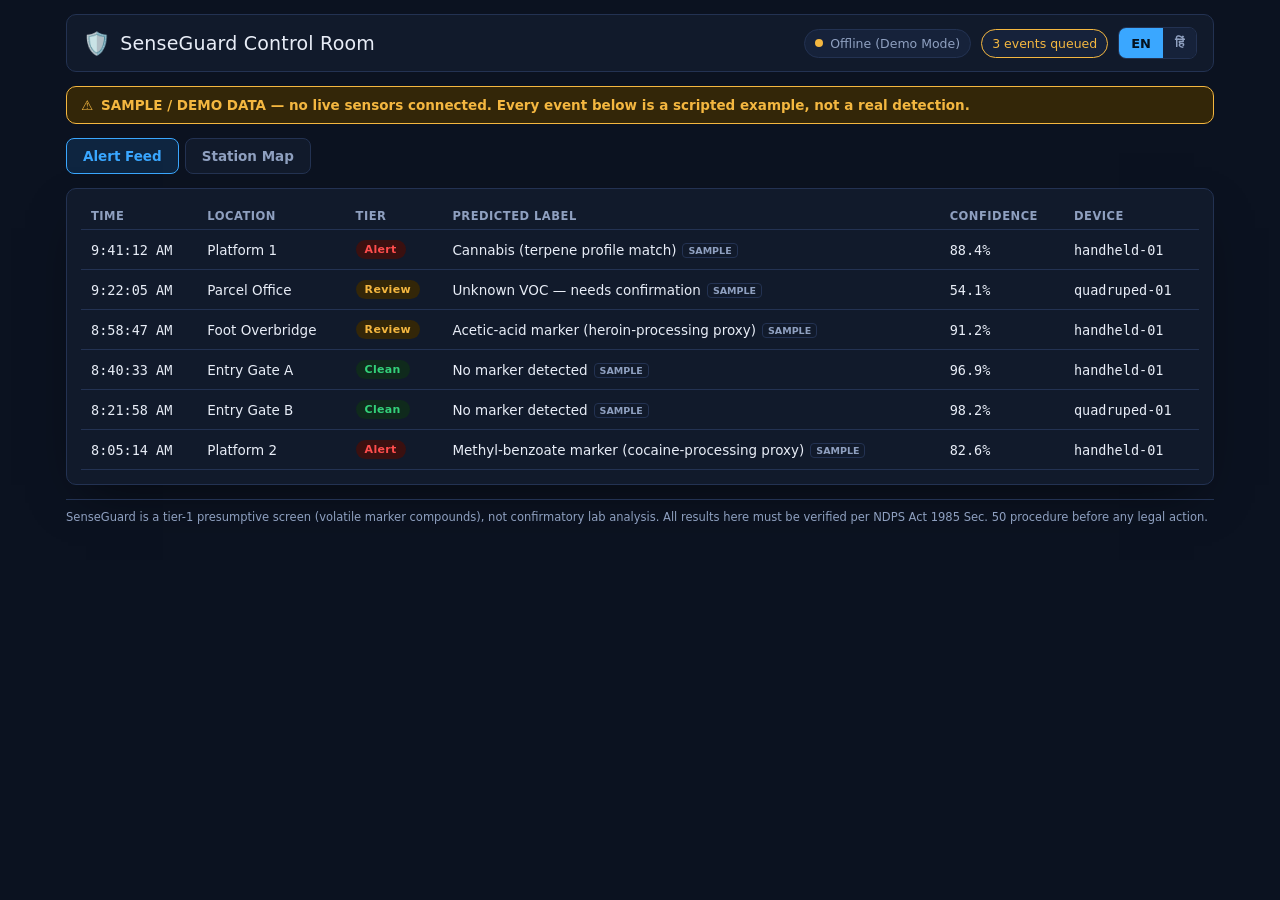
==== dashboard/index.html @ 96571119 "Add SIH26026 quadruped/handheld narcotics-explosives detection system Handheld (handheld/): tiered-a" ====
<!doctype html>
<html lang="en">
<head>
<meta charset="utf-8">
<meta name="viewport" content="width=device-width, initial-scale=1">
<title>SenseGuard Control Room</title>
<style>
  /* No external fonts/CDNs on purpose: this dashboard has to work on a station LAN
     with no internet, so it only uses the OS's own system-ui font stack. */
  :root{
    --bg:#0b1220; --surface:#111a2b; --surface-2:#16223a; --line:#233252;
    --ink:#e8edf7; --ink-dim:#8fa0c0;
    --accent:#3aa7ff; --accent-soft:#0e2540; --accent-ink:#04121f;
    --clean:#33d17a; --clean-soft:#0f2a1c;
    --review:#f4b740; --review-soft:#332608;
    --alert:#ff4d4d; --alert-soft:#3a1010;
    --shadow:0 20px 50px -20px rgba(0,0,0,.6);
  }
  *{box-sizing:border-box}
  body{margin:0; background:var(--bg); color:var(--ink); font-family:system-ui,"Segoe UI",sans-serif;}
  h1,h2,h3{margin:0; font-weight:700;}
  [hidden]{display:none!important;}
  button{font-family:inherit; cursor:pointer;}
  .mono{font-variant-numeric:tabular-nums; font-family:ui-monospace,"Consolas",monospace;}

  .app{max-width:1180px; margin:0 auto; padding:14px 16px 40px; display:flex; flex-direction:column; gap:14px;}

  .topbar{display:flex; align-items:center; justify-content:space-between; gap:12px; flex-wrap:wrap;
    background:var(--surface); border:1px solid var(--line); border-radius:10px; padding:12px 16px;}
  .brand{display:flex; align-items:center; gap:10px; font-size:19px; letter-spacing:.2px;}
  .brand .mark{font-size:22px;}
  .topbar-right{display:flex; align-items:center; gap:10px; flex-wrap:wrap;}

  .status-pill{display:flex; align-items:center; gap:7px; font-size:12.5px; padding:6px 10px; border-radius:999px; border:1px solid var(--line); background:var(--surface-2); color:var(--ink-dim);}
  .status-dot{width:8px; height:8px; border-radius:50%; background:var(--ink-dim);}
  .status-pill.online .status-dot{background:var(--clean);}
  .status-pill.offline .status-dot{background:var(--review);}
  .queue-pill{font-size:12.5px; padding:6px 10px; border-radius:999px; border:1px solid var(--line); background:var(--surface-2); color:var(--ink-dim);}
  .queue-pill.has-queue{color:var(--review); border-color:var(--review);}

  .lang-toggle{display:flex; border:1px solid var(--line); border-radius:8px; overflow:hidden;}
  .lang-toggle button{padding:7px 12px; background:var(--surface-2); color:var(--ink-dim); border:none; font-size:13px; font-weight:600;}
  .lang-toggle button.active{background:var(--accent); color:var(--accent-ink);}

  .sample-banner{background:var(--review-soft); border:1px solid var(--review); color:var(--review); border-radius:10px; padding:10px 14px; font-size:13.5px; font-weight:600; display:flex; align-items:center; gap:8px;}

  .tabbar{display:flex; gap:6px;}
  .tabbtn{padding:9px 16px; background:var(--surface); border:1px solid var(--line); border-radius:8px; color:var(--ink-dim); font-weight:600; font-size:13.5px;}
  .tabbtn.active{background:var(--accent-soft); border-color:var(--accent); color:var(--accent);}

  .panel{background:var(--surface); border:1px solid var(--line); border-radius:10px; padding:14px; box-shadow:var(--shadow);}

  .table-scroll{overflow-x:auto;}
  table.feed{width:100%; min-width:640px; border-collapse:collapse; font-size:13.5px;}
  table.feed th{text-align:left; color:var(--ink-dim); font-size:11.5px; text-transform:uppercase; letter-spacing:.5px; padding:6px 10px; border-bottom:1px solid var(--line);}
  table.feed td{padding:10px 10px; border-bottom:1px solid var(--line); vertical-align:middle;}
  table.feed tr.feed-row{cursor:pointer;}
  table.feed tr.feed-row:hover{background:var(--surface-2);}
  .sample-tag{font-size:9.5px; font-weight:700; color:var(--ink-dim); border:1px solid var(--line); border-radius:4px; padding:1px 5px; margin-left:6px; vertical-align:middle;}

  .pill{display:inline-block; font-size:11px; font-weight:700; padding:3px 9px; border-radius:999px; letter-spacing:.3px;}
  .pill.tier-clean{background:var(--clean-soft); color:var(--clean);}
  .pill.tier-review{background:var(--review-soft); color:var(--review);}
  .pill.tier-alert{background:var(--alert-soft); color:var(--alert);}

  .map-wrap{display:flex; gap:14px; flex-wrap:wrap;}
  .map-svg{flex:1; min-width:320px; background:var(--surface-2); border:1px solid var(--line); border-radius:8px;}
  .legend{display:flex; flex-direction:column; gap:8px; min-width:160px; font-size:13px;}
  .legend-item{display:flex; align-items:center; gap:8px;}
  .legend-dot{width:11px; height:11px; border-radius:50%;}

  .overlay{position:fixed; inset:0; background:rgba(3,7,15,.65); display:flex; align-items:flex-start; justify-content:center; padding:30px 14px; overflow-y:auto; z-index:10;}
  .detail{width:100%; max-width:640px; background:var(--surface); border:1px solid var(--line); border-radius:12px; padding:20px; box-shadow:var(--shadow); display:flex; flex-direction:column; gap:16px;}
  .detail-head{display:flex; justify-content:space-between; align-items:flex-start; gap:10px;}
  .close-btn{background:var(--surface-2); border:1px solid var(--line); color:var(--ink); border-radius:8px; padding:6px 10px; font-size:13px;}

  .kv{display:grid; grid-template-columns:auto 1fr; gap:5px 14px; font-size:13.5px;}
  .kv dt{color:var(--ink-dim);}
  .kv dd{margin:0;}

  .chain-badge{display:inline-flex; align-items:center; gap:6px; font-weight:700; font-size:13px; padding:5px 10px; border-radius:8px;}
  .chain-badge.ok{background:var(--clean-soft); color:var(--clean);}
  .chain-badge.bad{background:var(--alert-soft); color:var(--alert);}

  textarea.memo{width:100%; min-height:220px; background:var(--surface-2); color:var(--ink); border:1px solid var(--line); border-radius:8px; padding:10px; font-family:ui-monospace,monospace; font-size:12.5px; line-height:1.5; resize:vertical;}
  .row{display:flex; gap:10px; flex-wrap:wrap; align-items:center;}
  input.officer-id{background:var(--surface-2); border:1px solid var(--line); color:var(--ink); border-radius:8px; padding:8px 10px; font-size:13px;}
  .btn{background:var(--accent); color:var(--accent-ink); border:none; border-radius:8px; padding:9px 14px; font-weight:700; font-size:13.5px;}
  .btn.ghost{background:var(--surface-2); color:var(--ink); border:1px solid var(--line);}
  .copy-feedback{font-size:12px; color:var(--clean); min-height:16px;}

  footer.disclaimer{font-size:11.5px; color:var(--ink-dim); border-top:1px solid var(--line); padding-top:10px;}
</style>
</head>
<body>
<div class="app" id="app">

  <div class="topbar">
    <div class="brand"><span class="mark">🛡️</span><span data-t="appTitle">SenseGuard Control Room</span></div>
    <div class="topbar-right">
      <span class="status-pill offline" id="connStatus"><span class="status-dot"></span><span id="connStatusText" data-t="statusOffline">Offline (Demo Mode)</span></span>
      <span class="queue-pill" id="queuePill"></span>
      <div class="lang-toggle">
        <button id="langEn" class="active" data-lang="en">EN</button>
        <button id="langHi" data-lang="hi">हिं</button>
      </div>
    </div>
  </div>

  <div class="sample-banner">⚠ <span data-t="sampleBanner">SAMPLE / DEMO DATA — no live sensors connected. Every event below is a scripted example, not a real detection.</span></div>

  <div class="tabbar">
    <button class="tabbtn active" id="tabFeedBtn" data-t="tabFeed">Alert Feed</button>
    <button class="tabbtn" id="tabMapBtn" data-t="tabMap">Station Map</button>
  </div>

  <section class="panel" id="viewFeed">
    <div class="table-scroll">
    <table class="feed">
      <thead>
        <tr>
          <th data-t="colTime">Time</th>
          <th data-t="colLocation">Location</th>
          <th data-t="colTier">Tier</th>
          <th data-t="colLabel">Predicted Label</th>
          <th data-t="colConfidence">Confidence</th>
          <th data-t="colDevice">Device</th>
        </tr>
      </thead>
      <tbody id="feedBody"></tbody>
    </table>
    </div>
  </section>

  <section class="panel" id="viewMap" hidden>
    <div class="map-wrap">
      <div id="mapSvgHolder" class="map-svg"></div>
      <div class="legend">
        <div class="legend-item"><span class="legend-dot" style="background:var(--clean)"></span><span data-t="tierClean">Clean</span></div>
        <div class="legend-item"><span class="legend-dot" style="background:var(--review)"></span><span data-t="tierReview">Review</span></div>
        <div class="legend-item"><span class="legend-dot" style="background:var(--alert)"></span><span data-t="tierAlert">Alert</span></div>
      </div>
    </div>
  </section>

  <footer class="disclaimer" data-t="footerNote">
    SenseGuard is a tier-1 presumptive screen (volatile marker compounds), not confirmatory lab analysis. All results here must be verified per NDPS Act 1985 Sec. 50 procedure before any legal action.
  </footer>
</div>

<div class="overlay" id="detailOverlay" hidden></div>

<script src="app.js"></script>
</body>
</html>
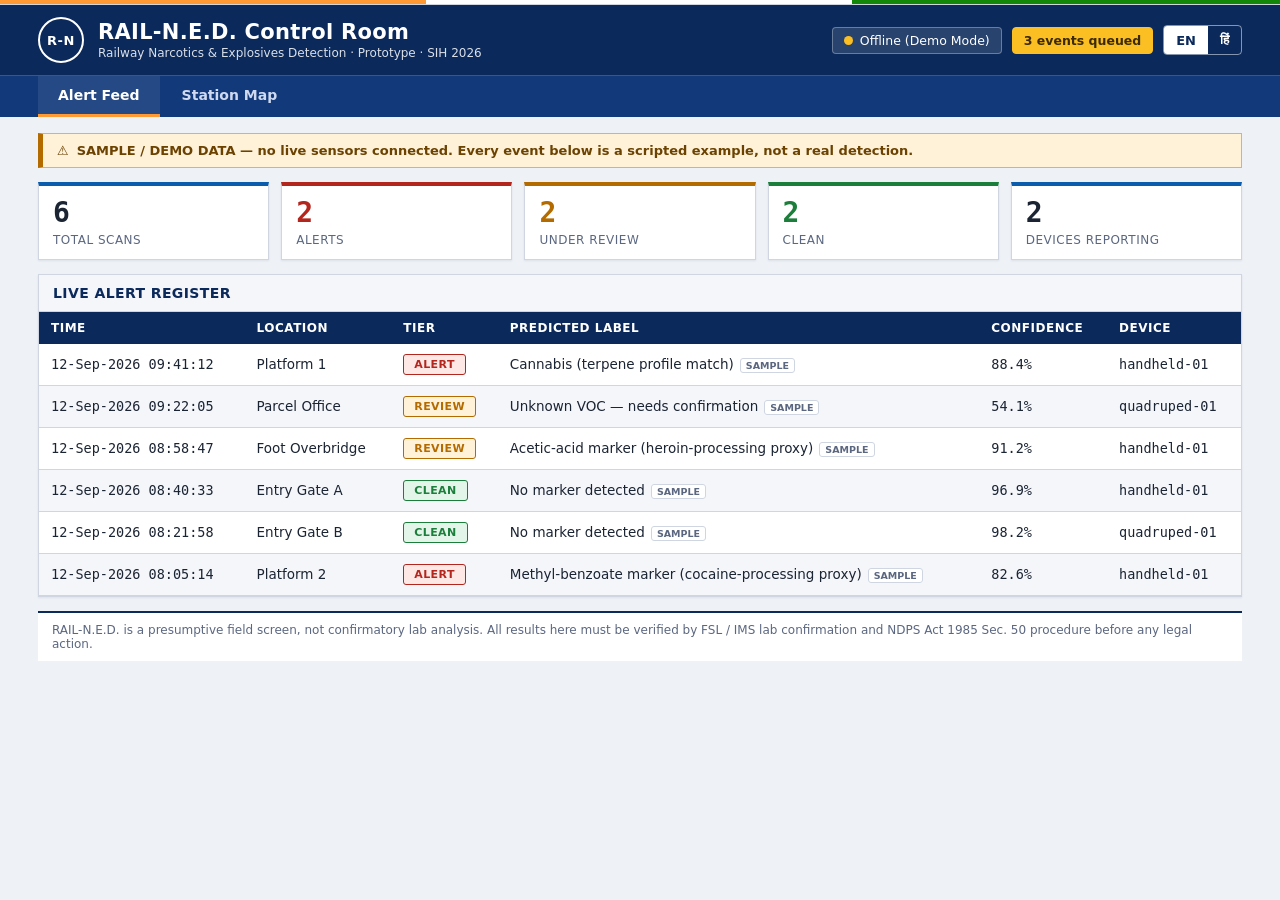
==== commit 13c877ca: "Restyle dashboard as a formal control-room portal and rebrand to RAIL-N.E.D. Light government-portal" ====
--- a/dashboard/index.html
+++ b/dashboard/index.html
@@ -3,101 +3,132 @@
 <head>
 <meta charset="utf-8">
 <meta name="viewport" content="width=device-width, initial-scale=1">
-<title>SenseGuard Control Room</title>
+<title>RAIL-N.E.D. Control Room</title>
 <style>
   /* No external fonts/CDNs on purpose: this dashboard has to work on a station LAN
-     with no internet, so it only uses the OS's own system-ui font stack. */
+     with no internet, so it only uses the OS's own font stack.
+     Visual language: formal government-portal style (light surface, navy header,
+     tricolour rule, bordered tables). Colour variable names are shared with app.js SVGs. */
   :root{
-    --bg:#0b1220; --surface:#111a2b; --surface-2:#16223a; --line:#233252;
-    --ink:#e8edf7; --ink-dim:#8fa0c0;
-    --accent:#3aa7ff; --accent-soft:#0e2540; --accent-ink:#04121f;
-    --clean:#33d17a; --clean-soft:#0f2a1c;
-    --review:#f4b740; --review-soft:#332608;
-    --alert:#ff4d4d; --alert-soft:#3a1010;
-    --shadow:0 20px 50px -20px rgba(0,0,0,.6);
+    --bg:#eef1f6; --surface:#ffffff; --surface-2:#f4f6fa; --line:#cfd6e2;
+    --ink:#1b2433; --ink-dim:#5b6780;
+    --navy:#0b2a5b; --navy-2:#123a7a; --navy-ink:#ffffff;
+    --accent:#0b5cad; --accent-soft:#e3eefb; --accent-ink:#ffffff;
+    --clean:#1b7f3b; --clean-soft:#e3f4e8;
+    --review:#b36b00; --review-soft:#fff2d9;
+    --alert:#b3261e; --alert-soft:#fde8e6;
+    --saffron:#ff9933; --green:#138808;
+    --shadow:0 1px 2px rgba(11,42,91,.08);
   }
   *{box-sizing:border-box}
-  body{margin:0; background:var(--bg); color:var(--ink); font-family:system-ui,"Segoe UI",sans-serif;}
+  body{margin:0; background:var(--bg); color:var(--ink); font-family:"Segoe UI",system-ui,Arial,sans-serif; font-size:14px;}
   h1,h2,h3{margin:0; font-weight:700;}
   [hidden]{display:none!important;}
   button{font-family:inherit; cursor:pointer;}
   .mono{font-variant-numeric:tabular-nums; font-family:ui-monospace,"Consolas",monospace;}
 
-  .app{max-width:1180px; margin:0 auto; padding:14px 16px 40px; display:flex; flex-direction:column; gap:14px;}
+  /* tricolour rule + header */
+  .tricolour{height:5px; background:linear-gradient(90deg,var(--saffron) 0 33.3%,#fff 33.3% 66.6%,var(--green) 66.6% 100%); border-bottom:1px solid var(--line);}
+  .masthead{background:var(--navy); color:var(--navy-ink);}
+  .masthead-in{max-width:1240px; margin:0 auto; padding:12px 18px; display:flex; align-items:center; justify-content:space-between; gap:14px; flex-wrap:wrap;}
+  .brand{display:flex; align-items:center; gap:14px;}
+  .brand .badge{width:46px; height:46px; border:2px solid #fff; border-radius:50%; display:flex; align-items:center; justify-content:center; font-weight:800; font-size:13px; letter-spacing:.5px;}
+  .brand h1{font-size:21px; letter-spacing:.3px;}
+  .brand .sub{font-size:12px; opacity:.85; margin-top:2px;}
+  .masthead-right{display:flex; align-items:center; gap:10px; flex-wrap:wrap;}
 
-  .topbar{display:flex; align-items:center; justify-content:space-between; gap:12px; flex-wrap:wrap;
-    background:var(--surface); border:1px solid var(--line); border-radius:10px; padding:12px 16px;}
-  .brand{display:flex; align-items:center; gap:10px; font-size:19px; letter-spacing:.2px;}
-  .brand .mark{font-size:22px;}
-  .topbar-right{display:flex; align-items:center; gap:10px; flex-wrap:wrap;}
+  .status-pill{display:flex; align-items:center; gap:7px; font-size:12.5px; padding:5px 11px; border-radius:4px; background:rgba(255,255,255,.12); border:1px solid rgba(255,255,255,.3); color:#fff;}
+  .status-dot{width:9px; height:9px; border-radius:50%; background:#c9d3e6;}
+  .status-pill.online .status-dot{background:#4ade80;}
+  .status-pill.offline .status-dot{background:#fbbf24;}
+  .queue-pill{font-size:12.5px; padding:5px 11px; border-radius:4px; background:rgba(255,255,255,.12); border:1px solid rgba(255,255,255,.3); color:#fff;}
+  .queue-pill.has-queue{background:#fbbf24; color:#3b2a00; border-color:#fbbf24; font-weight:600;}
 
-  .status-pill{display:flex; align-items:center; gap:7px; font-size:12.5px; padding:6px 10px; border-radius:999px; border:1px solid var(--line); background:var(--surface-2); color:var(--ink-dim);}
-  .status-dot{width:8px; height:8px; border-radius:50%; background:var(--ink-dim);}
-  .status-pill.online .status-dot{background:var(--clean);}
-  .status-pill.offline .status-dot{background:var(--review);}
-  .queue-pill{font-size:12.5px; padding:6px 10px; border-radius:999px; border:1px solid var(--line); background:var(--surface-2); color:var(--ink-dim);}
-  .queue-pill.has-queue{color:var(--review); border-color:var(--review);}
+  .lang-toggle{display:flex; border:1px solid rgba(255,255,255,.5); border-radius:4px; overflow:hidden;}
+  .lang-toggle button{padding:6px 12px; background:transparent; color:#fff; border:none; font-size:13px; font-weight:600;}
+  .lang-toggle button.active{background:#fff; color:var(--navy);}
 
-  .lang-toggle{display:flex; border:1px solid var(--line); border-radius:8px; overflow:hidden;}
-  .lang-toggle button{padding:7px 12px; background:var(--surface-2); color:var(--ink-dim); border:none; font-size:13px; font-weight:600;}
-  .lang-toggle button.active{background:var(--accent); color:var(--accent-ink);}
+  /* nav bar */
+  .navbar{background:var(--navy-2); border-top:1px solid rgba(255,255,255,.15);}
+  .navbar-in{max-width:1240px; margin:0 auto; padding:0 18px; display:flex; gap:2px;}
+  .tabbtn{padding:11px 20px; background:transparent; border:none; border-bottom:3px solid transparent; color:#cfdaf0; font-weight:600; font-size:14px;}
+  .tabbtn:hover{color:#fff;}
+  .tabbtn.active{color:#fff; border-bottom-color:var(--saffron); background:rgba(255,255,255,.08);}
 
-  .sample-banner{background:var(--review-soft); border:1px solid var(--review); color:var(--review); border-radius:10px; padding:10px 14px; font-size:13.5px; font-weight:600; display:flex; align-items:center; gap:8px;}
+  .app{max-width:1240px; margin:0 auto; padding:16px 18px 40px; display:flex; flex-direction:column; gap:14px;}
 
-  .tabbar{display:flex; gap:6px;}
-  .tabbtn{padding:9px 16px; background:var(--surface); border:1px solid var(--line); border-radius:8px; color:var(--ink-dim); font-weight:600; font-size:13.5px;}
-  .tabbtn.active{background:var(--accent-soft); border-color:var(--accent); color:var(--accent);}
+  .sample-banner{background:var(--review-soft); border:1px solid #e3b25a; border-left:5px solid var(--review); color:#6b4200; padding:9px 14px; font-size:13px; font-weight:600; display:flex; align-items:center; gap:8px;}
 
-  .panel{background:var(--surface); border:1px solid var(--line); border-radius:10px; padding:14px; box-shadow:var(--shadow);}
+  /* KPI strip */
+  .kpis{display:grid; grid-template-columns:repeat(auto-fit,minmax(170px,1fr)); gap:12px;}
+  .kpi{background:var(--surface); border:1px solid var(--line); border-top:4px solid var(--accent); padding:12px 14px; box-shadow:var(--shadow);}
+  .kpi .n{font-size:28px; font-weight:700; line-height:1.1;}
+  .kpi .l{font-size:12px; color:var(--ink-dim); text-transform:uppercase; letter-spacing:.5px; margin-top:4px;}
+  .kpi.k-alert{border-top-color:var(--alert);} .kpi.k-alert .n{color:var(--alert);}
+  .kpi.k-review{border-top-color:var(--review);} .kpi.k-review .n{color:var(--review);}
+  .kpi.k-clean{border-top-color:var(--clean);} .kpi.k-clean .n{color:var(--clean);}
+
+  .panel{background:var(--surface); border:1px solid var(--line); box-shadow:var(--shadow);}
+  .panel-head{background:var(--surface-2); border-bottom:1px solid var(--line); padding:10px 14px; font-weight:700; color:var(--navy); font-size:14px; text-transform:uppercase; letter-spacing:.4px;}
+  .panel-body{padding:14px;}
 
   .table-scroll{overflow-x:auto;}
-  table.feed{width:100%; min-width:640px; border-collapse:collapse; font-size:13.5px;}
-  table.feed th{text-align:left; color:var(--ink-dim); font-size:11.5px; text-transform:uppercase; letter-spacing:.5px; padding:6px 10px; border-bottom:1px solid var(--line);}
-  table.feed td{padding:10px 10px; border-bottom:1px solid var(--line); vertical-align:middle;}
+  table.feed{width:100%; min-width:680px; border-collapse:collapse; font-size:13.5px;}
+  table.feed th{text-align:left; background:var(--navy); color:#fff; font-size:12px; text-transform:uppercase; letter-spacing:.5px; padding:9px 12px; font-weight:600;}
+  table.feed td{padding:10px 12px; border-bottom:1px solid var(--line); vertical-align:middle;}
+  table.feed tr.feed-row:nth-child(even){background:var(--surface-2);}
   table.feed tr.feed-row{cursor:pointer;}
-  table.feed tr.feed-row:hover{background:var(--surface-2);}
-  .sample-tag{font-size:9.5px; font-weight:700; color:var(--ink-dim); border:1px solid var(--line); border-radius:4px; padding:1px 5px; margin-left:6px; vertical-align:middle;}
+  table.feed tr.feed-row:hover{background:var(--accent-soft);}
+  .sample-tag{font-size:9.5px; font-weight:700; color:var(--ink-dim); border:1px solid var(--line); border-radius:3px; padding:1px 5px; margin-left:6px; vertical-align:middle; background:#fff;}
 
-  .pill{display:inline-block; font-size:11px; font-weight:700; padding:3px 9px; border-radius:999px; letter-spacing:.3px;}
+  .pill{display:inline-block; font-size:11px; font-weight:700; padding:3px 10px; border-radius:3px; letter-spacing:.4px; text-transform:uppercase; border:1px solid currentColor;}
   .pill.tier-clean{background:var(--clean-soft); color:var(--clean);}
   .pill.tier-review{background:var(--review-soft); color:var(--review);}
   .pill.tier-alert{background:var(--alert-soft); color:var(--alert);}
 
   .map-wrap{display:flex; gap:14px; flex-wrap:wrap;}
-  .map-svg{flex:1; min-width:320px; background:var(--surface-2); border:1px solid var(--line); border-radius:8px;}
+  .map-svg{flex:1; min-width:320px; background:var(--surface-2); border:1px solid var(--line);}
   .legend{display:flex; flex-direction:column; gap:8px; min-width:160px; font-size:13px;}
   .legend-item{display:flex; align-items:center; gap:8px;}
-  .legend-dot{width:11px; height:11px; border-radius:50%;}
+  .legend-dot{width:12px; height:12px; border-radius:50%;}
 
-  .overlay{position:fixed; inset:0; background:rgba(3,7,15,.65); display:flex; align-items:flex-start; justify-content:center; padding:30px 14px; overflow-y:auto; z-index:10;}
-  .detail{width:100%; max-width:640px; background:var(--surface); border:1px solid var(--line); border-radius:12px; padding:20px; box-shadow:var(--shadow); display:flex; flex-direction:column; gap:16px;}
+  .overlay{position:fixed; inset:0; background:rgba(11,20,40,.6); display:flex; align-items:flex-start; justify-content:center; padding:30px 14px; overflow-y:auto; z-index:10;}
+  .detail{width:100%; max-width:680px; background:var(--surface); border:1px solid var(--line); border-top:5px solid var(--navy); padding:20px; box-shadow:0 20px 50px -20px rgba(0,0,0,.5); display:flex; flex-direction:column; gap:16px;}
+  .detail h3{color:var(--navy); font-size:13px; text-transform:uppercase; letter-spacing:.4px; border-bottom:1px solid var(--line); padding-bottom:5px; margin-bottom:8px;}
   .detail-head{display:flex; justify-content:space-between; align-items:flex-start; gap:10px;}
-  .close-btn{background:var(--surface-2); border:1px solid var(--line); color:var(--ink); border-radius:8px; padding:6px 10px; font-size:13px;}
+  .close-btn{background:var(--surface-2); border:1px solid var(--line); color:var(--ink); padding:6px 12px; font-size:13px;}
 
-  .kv{display:grid; grid-template-columns:auto 1fr; gap:5px 14px; font-size:13.5px;}
-  .kv dt{color:var(--ink-dim);}
+  .kv{display:grid; grid-template-columns:auto 1fr; gap:6px 16px; font-size:13.5px;}
+  .kv dt{color:var(--ink-dim); font-weight:600;}
   .kv dd{margin:0;}
 
-  .chain-badge{display:inline-flex; align-items:center; gap:6px; font-weight:700; font-size:13px; padding:5px 10px; border-radius:8px;}
+  .chain-badge{display:inline-flex; align-items:center; gap:6px; font-weight:700; font-size:13px; padding:5px 10px; border:1px solid currentColor;}
   .chain-badge.ok{background:var(--clean-soft); color:var(--clean);}
   .chain-badge.bad{background:var(--alert-soft); color:var(--alert);}
 
-  textarea.memo{width:100%; min-height:220px; background:var(--surface-2); color:var(--ink); border:1px solid var(--line); border-radius:8px; padding:10px; font-family:ui-monospace,monospace; font-size:12.5px; line-height:1.5; resize:vertical;}
+  textarea.memo{width:100%; min-height:220px; background:#fffef8; color:var(--ink); border:1px solid var(--line); padding:10px; font-family:ui-monospace,monospace; font-size:12.5px; line-height:1.5; resize:vertical;}
   .row{display:flex; gap:10px; flex-wrap:wrap; align-items:center;}
-  input.officer-id{background:var(--surface-2); border:1px solid var(--line); color:var(--ink); border-radius:8px; padding:8px 10px; font-size:13px;}
-  .btn{background:var(--accent); color:var(--accent-ink); border:none; border-radius:8px; padding:9px 14px; font-weight:700; font-size:13.5px;}
-  .btn.ghost{background:var(--surface-2); color:var(--ink); border:1px solid var(--line);}
+  input.officer-id{background:#fff; border:1px solid var(--line); color:var(--ink); padding:8px 10px; font-size:13px;}
+  .btn{background:var(--accent); color:var(--accent-ink); border:1px solid var(--accent); padding:8px 14px; font-weight:600; font-size:13.5px;}
+  .btn:hover{background:var(--navy);}
+  .btn.ghost{background:#fff; color:var(--accent); border:1px solid var(--accent);}
   .copy-feedback{font-size:12px; color:var(--clean); min-height:16px;}
 
-  footer.disclaimer{font-size:11.5px; color:var(--ink-dim); border-top:1px solid var(--line); padding-top:10px;}
+  footer.disclaimer{font-size:12px; color:var(--ink-dim); border-top:2px solid var(--navy); background:var(--surface); padding:10px 14px;}
 </style>
 </head>
 <body>
-<div class="app" id="app">
-
-  <div class="topbar">
-    <div class="brand"><span class="mark">🛡️</span><span data-t="appTitle">SenseGuard Control Room</span></div>
-    <div class="topbar-right">
+<div class="tricolour"></div>
+<header class="masthead">
+  <div class="masthead-in">
+    <div class="brand">
+      <div class="badge">R-N</div>
+      <div>
+        <h1 data-t="appTitle">RAIL-N.E.D. Control Room</h1>
+        <div class="sub" data-t="appSub">Railway Narcotics &amp; Explosives Detection · Prototype · SIH 2026</div>
+      </div>
+    </div>
+    <div class="masthead-right">
       <span class="status-pill offline" id="connStatus"><span class="status-dot"></span><span id="connStatusText" data-t="statusOffline">Offline (Demo Mode)</span></span>
       <span class="queue-pill" id="queuePill"></span>
       <div class="lang-toggle">
@@ -106,15 +137,20 @@
       </div>
     </div>
   </div>
+  <nav class="navbar"><div class="navbar-in">
+    <button class="tabbtn active" id="tabFeedBtn" data-t="tabFeed">Alert Feed</button>
+    <button class="tabbtn" id="tabMapBtn" data-t="tabMap">Station Map</button>
+  </div></nav>
+</header>
+
+<div class="app" id="app">
 
   <div class="sample-banner">⚠ <span data-t="sampleBanner">SAMPLE / DEMO DATA — no live sensors connected. Every event below is a scripted example, not a real detection.</span></div>
 
-  <div class="tabbar">
-    <button class="tabbtn active" id="tabFeedBtn" data-t="tabFeed">Alert Feed</button>
-    <button class="tabbtn" id="tabMapBtn" data-t="tabMap">Station Map</button>
-  </div>
+  <div class="kpis" id="kpis"></div>
 
   <section class="panel" id="viewFeed">
+    <div class="panel-head" data-t="feedHead">Live Alert Register</div>
     <div class="table-scroll">
     <table class="feed">
       <thead>
@@ -133,6 +169,8 @@
   </section>
 
   <section class="panel" id="viewMap" hidden>
+    <div class="panel-head" data-t="mapHead">Station Zone Map</div>
+    <div class="panel-body">
     <div class="map-wrap">
       <div id="mapSvgHolder" class="map-svg"></div>
       <div class="legend">
@@ -141,10 +179,11 @@
         <div class="legend-item"><span class="legend-dot" style="background:var(--alert)"></span><span data-t="tierAlert">Alert</span></div>
       </div>
     </div>
+    </div>
   </section>
 
   <footer class="disclaimer" data-t="footerNote">
-    SenseGuard is a tier-1 presumptive screen (volatile marker compounds), not confirmatory lab analysis. All results here must be verified per NDPS Act 1985 Sec. 50 procedure before any legal action.
+    RAIL-N.E.D. is a presumptive field screen, not confirmatory lab analysis. All results here must be verified by FSL / IMS lab confirmation and NDPS Act 1985 Sec. 50 procedure before any legal action.
   </footer>
 </div>
 
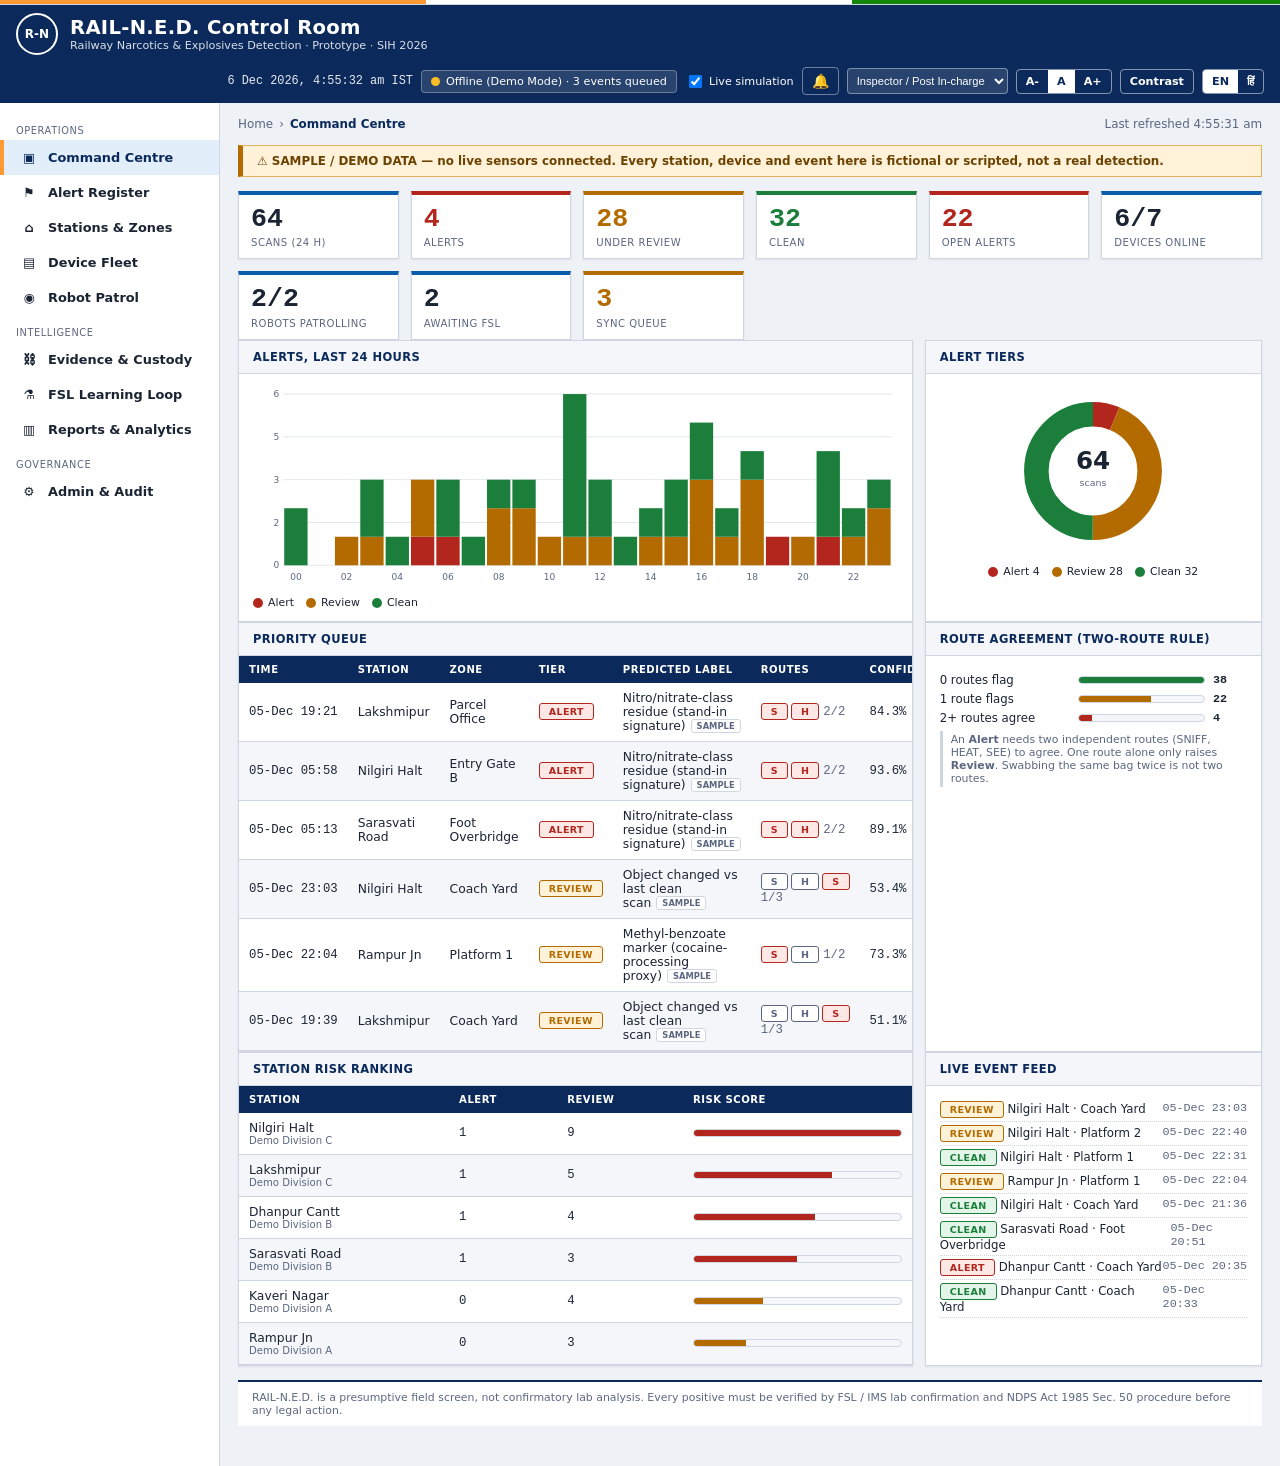
==== commit fa0c5057: "Rebuild dashboard as a multi-page control-room app Command centre, alert register with workflow and " ====
--- a/dashboard/index.html
+++ b/dashboard/index.html
@@ -4,191 +4,59 @@
 <meta charset="utf-8">
 <meta name="viewport" content="width=device-width, initial-scale=1">
 <title>RAIL-N.E.D. Control Room</title>
-<style>
-  /* No external fonts/CDNs on purpose: this dashboard has to work on a station LAN
-     with no internet, so it only uses the OS's own font stack.
-     Visual language: formal government-portal style (light surface, navy header,
-     tricolour rule, bordered tables). Colour variable names are shared with app.js SVGs. */
-  :root{
-    --bg:#eef1f6; --surface:#ffffff; --surface-2:#f4f6fa; --line:#cfd6e2;
-    --ink:#1b2433; --ink-dim:#5b6780;
-    --navy:#0b2a5b; --navy-2:#123a7a; --navy-ink:#ffffff;
-    --accent:#0b5cad; --accent-soft:#e3eefb; --accent-ink:#ffffff;
-    --clean:#1b7f3b; --clean-soft:#e3f4e8;
-    --review:#b36b00; --review-soft:#fff2d9;
-    --alert:#b3261e; --alert-soft:#fde8e6;
-    --saffron:#ff9933; --green:#138808;
-    --shadow:0 1px 2px rgba(11,42,91,.08);
-  }
-  *{box-sizing:border-box}
-  body{margin:0; background:var(--bg); color:var(--ink); font-family:"Segoe UI",system-ui,Arial,sans-serif; font-size:14px;}
-  h1,h2,h3{margin:0; font-weight:700;}
-  [hidden]{display:none!important;}
-  button{font-family:inherit; cursor:pointer;}
-  .mono{font-variant-numeric:tabular-nums; font-family:ui-monospace,"Consolas",monospace;}
-
-  /* tricolour rule + header */
-  .tricolour{height:5px; background:linear-gradient(90deg,var(--saffron) 0 33.3%,#fff 33.3% 66.6%,var(--green) 66.6% 100%); border-bottom:1px solid var(--line);}
-  .masthead{background:var(--navy); color:var(--navy-ink);}
-  .masthead-in{max-width:1240px; margin:0 auto; padding:12px 18px; display:flex; align-items:center; justify-content:space-between; gap:14px; flex-wrap:wrap;}
-  .brand{display:flex; align-items:center; gap:14px;}
-  .brand .badge{width:46px; height:46px; border:2px solid #fff; border-radius:50%; display:flex; align-items:center; justify-content:center; font-weight:800; font-size:13px; letter-spacing:.5px;}
-  .brand h1{font-size:21px; letter-spacing:.3px;}
-  .brand .sub{font-size:12px; opacity:.85; margin-top:2px;}
-  .masthead-right{display:flex; align-items:center; gap:10px; flex-wrap:wrap;}
-
-  .status-pill{display:flex; align-items:center; gap:7px; font-size:12.5px; padding:5px 11px; border-radius:4px; background:rgba(255,255,255,.12); border:1px solid rgba(255,255,255,.3); color:#fff;}
-  .status-dot{width:9px; height:9px; border-radius:50%; background:#c9d3e6;}
-  .status-pill.online .status-dot{background:#4ade80;}
-  .status-pill.offline .status-dot{background:#fbbf24;}
-  .queue-pill{font-size:12.5px; padding:5px 11px; border-radius:4px; background:rgba(255,255,255,.12); border:1px solid rgba(255,255,255,.3); color:#fff;}
-  .queue-pill.has-queue{background:#fbbf24; color:#3b2a00; border-color:#fbbf24; font-weight:600;}
-
-  .lang-toggle{display:flex; border:1px solid rgba(255,255,255,.5); border-radius:4px; overflow:hidden;}
-  .lang-toggle button{padding:6px 12px; background:transparent; color:#fff; border:none; font-size:13px; font-weight:600;}
-  .lang-toggle button.active{background:#fff; color:var(--navy);}
-
-  /* nav bar */
-  .navbar{background:var(--navy-2); border-top:1px solid rgba(255,255,255,.15);}
-  .navbar-in{max-width:1240px; margin:0 auto; padding:0 18px; display:flex; gap:2px;}
-  .tabbtn{padding:11px 20px; background:transparent; border:none; border-bottom:3px solid transparent; color:#cfdaf0; font-weight:600; font-size:14px;}
-  .tabbtn:hover{color:#fff;}
-  .tabbtn.active{color:#fff; border-bottom-color:var(--saffron); background:rgba(255,255,255,.08);}
-
-  .app{max-width:1240px; margin:0 auto; padding:16px 18px 40px; display:flex; flex-direction:column; gap:14px;}
-
-  .sample-banner{background:var(--review-soft); border:1px solid #e3b25a; border-left:5px solid var(--review); color:#6b4200; padding:9px 14px; font-size:13px; font-weight:600; display:flex; align-items:center; gap:8px;}
-
-  /* KPI strip */
-  .kpis{display:grid; grid-template-columns:repeat(auto-fit,minmax(170px,1fr)); gap:12px;}
-  .kpi{background:var(--surface); border:1px solid var(--line); border-top:4px solid var(--accent); padding:12px 14px; box-shadow:var(--shadow);}
-  .kpi .n{font-size:28px; font-weight:700; line-height:1.1;}
-  .kpi .l{font-size:12px; color:var(--ink-dim); text-transform:uppercase; letter-spacing:.5px; margin-top:4px;}
-  .kpi.k-alert{border-top-color:var(--alert);} .kpi.k-alert .n{color:var(--alert);}
-  .kpi.k-review{border-top-color:var(--review);} .kpi.k-review .n{color:var(--review);}
-  .kpi.k-clean{border-top-color:var(--clean);} .kpi.k-clean .n{color:var(--clean);}
-
-  .panel{background:var(--surface); border:1px solid var(--line); box-shadow:var(--shadow);}
-  .panel-head{background:var(--surface-2); border-bottom:1px solid var(--line); padding:10px 14px; font-weight:700; color:var(--navy); font-size:14px; text-transform:uppercase; letter-spacing:.4px;}
-  .panel-body{padding:14px;}
-
-  .table-scroll{overflow-x:auto;}
-  table.feed{width:100%; min-width:680px; border-collapse:collapse; font-size:13.5px;}
-  table.feed th{text-align:left; background:var(--navy); color:#fff; font-size:12px; text-transform:uppercase; letter-spacing:.5px; padding:9px 12px; font-weight:600;}
-  table.feed td{padding:10px 12px; border-bottom:1px solid var(--line); vertical-align:middle;}
-  table.feed tr.feed-row:nth-child(even){background:var(--surface-2);}
-  table.feed tr.feed-row{cursor:pointer;}
-  table.feed tr.feed-row:hover{background:var(--accent-soft);}
-  .sample-tag{font-size:9.5px; font-weight:700; color:var(--ink-dim); border:1px solid var(--line); border-radius:3px; padding:1px 5px; margin-left:6px; vertical-align:middle; background:#fff;}
-
-  .pill{display:inline-block; font-size:11px; font-weight:700; padding:3px 10px; border-radius:3px; letter-spacing:.4px; text-transform:uppercase; border:1px solid currentColor;}
-  .pill.tier-clean{background:var(--clean-soft); color:var(--clean);}
-  .pill.tier-review{background:var(--review-soft); color:var(--review);}
-  .pill.tier-alert{background:var(--alert-soft); color:var(--alert);}
-
-  .map-wrap{display:flex; gap:14px; flex-wrap:wrap;}
-  .map-svg{flex:1; min-width:320px; background:var(--surface-2); border:1px solid var(--line);}
-  .legend{display:flex; flex-direction:column; gap:8px; min-width:160px; font-size:13px;}
-  .legend-item{display:flex; align-items:center; gap:8px;}
-  .legend-dot{width:12px; height:12px; border-radius:50%;}
-
-  .overlay{position:fixed; inset:0; background:rgba(11,20,40,.6); display:flex; align-items:flex-start; justify-content:center; padding:30px 14px; overflow-y:auto; z-index:10;}
-  .detail{width:100%; max-width:680px; background:var(--surface); border:1px solid var(--line); border-top:5px solid var(--navy); padding:20px; box-shadow:0 20px 50px -20px rgba(0,0,0,.5); display:flex; flex-direction:column; gap:16px;}
-  .detail h3{color:var(--navy); font-size:13px; text-transform:uppercase; letter-spacing:.4px; border-bottom:1px solid var(--line); padding-bottom:5px; margin-bottom:8px;}
-  .detail-head{display:flex; justify-content:space-between; align-items:flex-start; gap:10px;}
-  .close-btn{background:var(--surface-2); border:1px solid var(--line); color:var(--ink); padding:6px 12px; font-size:13px;}
-
-  .kv{display:grid; grid-template-columns:auto 1fr; gap:6px 16px; font-size:13.5px;}
-  .kv dt{color:var(--ink-dim); font-weight:600;}
-  .kv dd{margin:0;}
-
-  .chain-badge{display:inline-flex; align-items:center; gap:6px; font-weight:700; font-size:13px; padding:5px 10px; border:1px solid currentColor;}
-  .chain-badge.ok{background:var(--clean-soft); color:var(--clean);}
-  .chain-badge.bad{background:var(--alert-soft); color:var(--alert);}
-
-  textarea.memo{width:100%; min-height:220px; background:#fffef8; color:var(--ink); border:1px solid var(--line); padding:10px; font-family:ui-monospace,monospace; font-size:12.5px; line-height:1.5; resize:vertical;}
-  .row{display:flex; gap:10px; flex-wrap:wrap; align-items:center;}
-  input.officer-id{background:#fff; border:1px solid var(--line); color:var(--ink); padding:8px 10px; font-size:13px;}
-  .btn{background:var(--accent); color:var(--accent-ink); border:1px solid var(--accent); padding:8px 14px; font-weight:600; font-size:13.5px;}
-  .btn:hover{background:var(--navy);}
-  .btn.ghost{background:#fff; color:var(--accent); border:1px solid var(--accent);}
-  .copy-feedback{font-size:12px; color:var(--clean); min-height:16px;}
-
-  footer.disclaimer{font-size:12px; color:var(--ink-dim); border-top:2px solid var(--navy); background:var(--surface); padding:10px 14px;}
-</style>
+<link rel="stylesheet" href="css/app.css">
 </head>
 <body>
-<div class="tricolour"></div>
+<a class="skip" href="#view" id="skipLink">Skip to main content</a>
+<div class="tricolour" aria-hidden="true"></div>
+
 <header class="masthead">
   <div class="masthead-in">
+    <button class="icon-btn menu-btn" id="menuBtn" aria-label="Toggle navigation">&#9776;</button>
     <div class="brand">
-      <div class="badge">R-N</div>
+      <div class="badge" aria-hidden="true">R-N</div>
       <div>
         <h1 data-t="appTitle">RAIL-N.E.D. Control Room</h1>
         <div class="sub" data-t="appSub">Railway Narcotics &amp; Explosives Detection · Prototype · SIH 2026</div>
       </div>
     </div>
     <div class="masthead-right">
-      <span class="status-pill offline" id="connStatus"><span class="status-dot"></span><span id="connStatusText" data-t="statusOffline">Offline (Demo Mode)</span></span>
-      <span class="queue-pill" id="queuePill"></span>
-      <div class="lang-toggle">
-        <button id="langEn" class="active" data-lang="en">EN</button>
-        <button id="langHi" data-lang="hi">हिं</button>
+      <span class="clock mono" id="clock" title="IST"></span>
+      <span class="status-pill offline" id="connStatus"><span class="status-dot"></span><span id="connStatusText"></span></span>
+      <label class="live-toggle" title="Simulated incoming events"><input type="checkbox" id="liveToggle" checked> <span data-t="liveSim">Live simulation</span></label>
+      <div class="bell-wrap">
+        <button class="icon-btn" id="bellBtn" aria-label="Notifications">&#128276;<span class="bell-count" id="bellCount" hidden>0</span></button>
+        <div class="bell-panel" id="bellPanel" hidden></div>
+      </div>
+      <select id="roleSel" class="sel" aria-label="Role"></select>
+      <div class="seg" aria-label="Text size">
+        <button data-fs="-1" aria-label="Smaller text">A-</button><button data-fs="0" aria-label="Normal text">A</button><button data-fs="1" aria-label="Larger text">A+</button>
+      </div>
+      <button class="seg-single" id="contrastBtn" aria-pressed="false" data-t="contrast">Contrast</button>
+      <div class="seg lang-toggle">
+        <button id="langEn" class="active" data-lang="en">EN</button><button id="langHi" data-lang="hi">हिं</button>
       </div>
     </div>
   </div>
-  <nav class="navbar"><div class="navbar-in">
-    <button class="tabbtn active" id="tabFeedBtn" data-t="tabFeed">Alert Feed</button>
-    <button class="tabbtn" id="tabMapBtn" data-t="tabMap">Station Map</button>
-  </div></nav>
 </header>
 
-<div class="app" id="app">
-
-  <div class="sample-banner">⚠ <span data-t="sampleBanner">SAMPLE / DEMO DATA — no live sensors connected. Every event below is a scripted example, not a real detection.</span></div>
-
-  <div class="kpis" id="kpis"></div>
-
-  <section class="panel" id="viewFeed">
-    <div class="panel-head" data-t="feedHead">Live Alert Register</div>
-    <div class="table-scroll">
-    <table class="feed">
-      <thead>
-        <tr>
-          <th data-t="colTime">Time</th>
-          <th data-t="colLocation">Location</th>
-          <th data-t="colTier">Tier</th>
-          <th data-t="colLabel">Predicted Label</th>
-          <th data-t="colConfidence">Confidence</th>
-          <th data-t="colDevice">Device</th>
-        </tr>
-      </thead>
-      <tbody id="feedBody"></tbody>
-    </table>
-    </div>
-  </section>
-
-  <section class="panel" id="viewMap" hidden>
-    <div class="panel-head" data-t="mapHead">Station Zone Map</div>
-    <div class="panel-body">
-    <div class="map-wrap">
-      <div id="mapSvgHolder" class="map-svg"></div>
-      <div class="legend">
-        <div class="legend-item"><span class="legend-dot" style="background:var(--clean)"></span><span data-t="tierClean">Clean</span></div>
-        <div class="legend-item"><span class="legend-dot" style="background:var(--review)"></span><span data-t="tierReview">Review</span></div>
-        <div class="legend-item"><span class="legend-dot" style="background:var(--alert)"></span><span data-t="tierAlert">Alert</span></div>
-      </div>
-    </div>
-    </div>
-  </section>
-
-  <footer class="disclaimer" data-t="footerNote">
-    RAIL-N.E.D. is a presumptive field screen, not confirmatory lab analysis. All results here must be verified by FSL / IMS lab confirmation and NDPS Act 1985 Sec. 50 procedure before any legal action.
-  </footer>
+<div class="shell">
+  <nav class="side" id="side" aria-label="Main navigation"></nav>
+  <main class="main">
+    <div class="crumbs"><span data-t="crumbHome">Home</span> &rsaquo; <b id="crumbPage"></b><span class="grow"></span><span class="muted" id="refreshed"></span></div>
+    <div class="sample-banner"><span aria-hidden="true">&#9888;</span> <span data-t="sampleBanner">SAMPLE / DEMO DATA</span></div>
+    <section id="view" tabindex="-1"></section>
+    <footer class="disclaimer" data-t="footerNote"></footer>
+  </main>
 </div>
 
-<div class="overlay" id="detailOverlay" hidden></div>
+<div class="overlay" id="overlay" hidden></div>
+<div class="toasts" id="toasts" aria-live="polite"></div>
 
-<script src="app.js"></script>
+<script src="js/i18n.js"></script>
+<script src="js/data.js"></script>
+<script src="js/charts.js"></script>
+<script src="js/views.js"></script>
+<script src="js/app.js"></script>
 </body>
 </html>
--- a/dashboard/css/app.css
+++ b/dashboard/css/app.css
@@ -0,0 +1,105 @@
+/* RAIL-N.E.D. control-room dashboard. Formal government-portal look; offline (system fonts, no CDNs).
+   Colour variable names are used by the inline SVG in js/charts.js. */
+:root{
+  --bg:#eef1f6; --surface:#fff; --surface-2:#f4f6fa; --line:#cfd6e2; --ink:#1b2433; --ink-dim:#5b6780;
+  --navy:#0b2a5b; --navy-2:#123a7a; --navy-ink:#fff;
+  --accent:#0b5cad; --accent-soft:#e3eefb; --accent-ink:#fff;
+  --clean:#1b7f3b; --clean-soft:#e3f4e8; --review:#b36b00; --review-soft:#fff2d9; --alert:#b3261e; --alert-soft:#fde8e6;
+  --saffron:#ff9933; --green:#138808; --shadow:0 1px 2px rgba(11,42,91,.08); --fs:14px;
+}
+:root.hc{--bg:#fff; --surface:#fff; --surface-2:#fff; --line:#000; --ink:#000; --ink-dim:#222; --navy:#000; --navy-2:#000; --accent:#00338d; --accent-soft:#e6efff;
+  --clean:#005a1e; --review:#7a4500; --alert:#8f0000}
+*{box-sizing:border-box}
+html{font-size:var(--fs)}
+body{margin:0;background:var(--bg);color:var(--ink);font-family:"Segoe UI",system-ui,Arial,sans-serif;font-size:1rem}
+h1,h2,h3,h4{margin:0;font-weight:700} [hidden]{display:none!important} button{font-family:inherit;cursor:pointer}
+:focus-visible{outline:3px solid var(--saffron);outline-offset:1px}
+.mono{font-variant-numeric:tabular-nums;font-family:ui-monospace,Consolas,monospace}
+.muted{color:var(--ink-dim)} .grow{flex:1}
+.skip{position:absolute;left:-999px;top:0;background:#fff;padding:8px;z-index:100} .skip:focus{left:8px}
+
+.tricolour{height:5px;background:linear-gradient(90deg,var(--saffron) 0 33.3%,#fff 33.3% 66.6%,var(--green) 66.6%);border-bottom:1px solid var(--line)}
+.masthead{background:var(--navy);color:var(--navy-ink);position:sticky;top:0;z-index:30}
+.masthead-in{max-width:1500px;margin:0 auto;padding:8px 16px;display:flex;align-items:center;gap:12px;flex-wrap:wrap}
+.brand{display:flex;align-items:center;gap:12px}
+.brand .badge{width:42px;height:42px;border:2px solid #fff;border-radius:50%;display:flex;align-items:center;justify-content:center;font-weight:800;font-size:12px}
+.brand h1{font-size:1.4rem;letter-spacing:.3px} .brand .sub{font-size:.8rem;opacity:.85}
+.masthead-right{margin-left:auto;display:flex;align-items:center;gap:8px;flex-wrap:wrap}
+.clock{font-size:.85rem;opacity:.9}
+.status-pill{display:flex;align-items:center;gap:6px;font-size:.8rem;padding:4px 9px;border-radius:4px;background:rgba(255,255,255,.12);border:1px solid rgba(255,255,255,.3)}
+.status-dot{width:9px;height:9px;border-radius:50%;background:#c9d3e6} .status-pill.online .status-dot{background:#4ade80} .status-pill.offline .status-dot{background:#fbbf24}
+.live-toggle{font-size:.8rem;display:flex;align-items:center;gap:4px}
+.icon-btn{background:transparent;border:1px solid rgba(255,255,255,.4);color:#fff;border-radius:4px;padding:5px 9px;font-size:1rem;position:relative}
+.menu-btn{display:none}
+.bell-wrap{position:relative} .bell-count{position:absolute;top:-6px;right:-6px;background:var(--alert);color:#fff;font-size:.65rem;border-radius:9px;padding:1px 5px;font-weight:700}
+.bell-panel{position:absolute;right:0;top:110%;width:340px;max-height:380px;overflow:auto;background:#fff;color:var(--ink);border:1px solid var(--line);box-shadow:0 12px 30px rgba(0,0,0,.25);z-index:40}
+.bell-panel .bi{padding:9px 12px;border-bottom:1px solid var(--line);font-size:.85rem;cursor:pointer} .bell-panel .bi:hover{background:var(--accent-soft)}
+.sel{background:rgba(255,255,255,.12);color:#fff;border:1px solid rgba(255,255,255,.4);border-radius:4px;padding:5px;font-size:.8rem} .sel option{color:#000}
+.seg{display:flex;border:1px solid rgba(255,255,255,.5);border-radius:4px;overflow:hidden}
+.seg button,.seg-single{background:transparent;color:#fff;border:none;padding:5px 9px;font-size:.8rem;font-weight:600}
+.seg-single{border:1px solid rgba(255,255,255,.5);border-radius:4px} .seg-single[aria-pressed=true]{background:#fff;color:var(--navy)}
+.seg button.active{background:#fff;color:var(--navy)}
+
+.shell{max-width:1500px;margin:0 auto;display:grid;grid-template-columns:220px 1fr;gap:0;min-height:calc(100vh - 80px)}
+.side{background:var(--surface);border-right:1px solid var(--line);padding:10px 0}
+.side a{display:flex;align-items:center;gap:10px;padding:10px 16px;color:var(--ink);text-decoration:none;font-weight:600;font-size:.92rem;border-left:4px solid transparent}
+.side a:hover{background:var(--accent-soft)} .side a.active{background:var(--accent-soft);border-left-color:var(--saffron);color:var(--navy)}
+.side .ico{width:18px;text-align:center} .side .cnt{margin-left:auto;background:var(--alert);color:#fff;border-radius:9px;font-size:.7rem;padding:1px 7px}
+.side .sec{font-size:.7rem;text-transform:uppercase;letter-spacing:.6px;color:var(--ink-dim);padding:12px 16px 4px}
+.main{padding:14px 18px 40px;display:flex;flex-direction:column;gap:14px;min-width:0}
+.crumbs{display:flex;align-items:center;font-size:.85rem;gap:6px;color:var(--ink-dim)} .crumbs b{color:var(--navy)}
+.sample-banner{background:var(--review-soft);border:1px solid #e3b25a;border-left:5px solid var(--review);color:#6b4200;padding:8px 14px;font-size:.85rem;font-weight:600}
+
+.grid{display:grid;gap:12px} .g2{grid-template-columns:repeat(2,minmax(0,1fr))} .g3{grid-template-columns:repeat(3,minmax(0,1fr))} .g4{grid-template-columns:repeat(4,minmax(0,1fr))}
+.g-main{grid-template-columns:minmax(0,2fr) minmax(0,1fr)}
+.kpis{display:grid;grid-template-columns:repeat(auto-fit,minmax(150px,1fr));gap:12px}
+.kpi{background:var(--surface);border:1px solid var(--line);border-top:4px solid var(--accent);padding:10px 12px;box-shadow:var(--shadow)}
+.kpi .n{font-size:1.9rem;font-weight:700;line-height:1.1} .kpi .l{font-size:.72rem;color:var(--ink-dim);text-transform:uppercase;letter-spacing:.5px;margin-top:3px} .kpi .d{font-size:.75rem;margin-top:3px}
+.kpi.k-alert{border-top-color:var(--alert)} .kpi.k-alert .n{color:var(--alert)} .kpi.k-review{border-top-color:var(--review)} .kpi.k-review .n{color:var(--review)} .kpi.k-clean{border-top-color:var(--clean)} .kpi.k-clean .n{color:var(--clean)}
+.panel{background:var(--surface);border:1px solid var(--line);box-shadow:var(--shadow);min-width:0}
+.panel-head{background:var(--surface-2);border-bottom:1px solid var(--line);padding:9px 14px;font-weight:700;color:var(--navy);font-size:.82rem;text-transform:uppercase;letter-spacing:.4px;display:flex;align-items:center;gap:8px;flex-wrap:wrap}
+.panel-body{padding:12px 14px} .panel-body.flush{padding:0}
+.note{font-size:.78rem;color:var(--ink-dim);border-left:3px solid var(--line);padding:2px 8px;margin:6px 0}
+
+.toolbar{display:flex;gap:8px;flex-wrap:wrap;align-items:center;margin-bottom:10px}
+.toolbar input,.toolbar select,.in{background:#fff;border:1px solid var(--line);color:var(--ink);padding:6px 9px;font-size:.88rem;font-family:inherit;border-radius:2px}
+.btn{background:var(--accent);color:var(--accent-ink);border:1px solid var(--accent);padding:6px 12px;font-weight:600;font-size:.85rem;border-radius:2px}
+.btn:hover{background:var(--navy)} .btn.ghost{background:#fff;color:var(--accent)} .btn.danger{background:var(--alert);border-color:var(--alert)} .btn.warn{background:var(--review);border-color:var(--review)}
+.btn[disabled]{opacity:.45;cursor:not-allowed}
+.chips{display:flex;gap:6px;flex-wrap:wrap} .chip{border:1px solid var(--line);background:#fff;border-radius:14px;padding:3px 10px;font-size:.78rem;cursor:pointer} .chip.on{background:var(--navy);color:#fff;border-color:var(--navy)}
+
+.tscroll{overflow-x:auto}
+table.tbl{width:100%;border-collapse:collapse;font-size:.88rem;min-width:640px}
+table.tbl th{text-align:left;background:var(--navy);color:#fff;font-size:.72rem;text-transform:uppercase;letter-spacing:.5px;padding:8px 10px;font-weight:600;white-space:nowrap}
+table.tbl td{padding:8px 10px;border-bottom:1px solid var(--line);vertical-align:middle}
+table.tbl td.mono{white-space:nowrap}
+table.tbl tbody tr:nth-child(even){background:var(--surface-2)} table.tbl tbody tr.clickable{cursor:pointer} table.tbl tbody tr.clickable:hover{background:var(--accent-soft)}
+.pill{display:inline-block;font-size:.68rem;font-weight:700;padding:2px 9px;border-radius:3px;letter-spacing:.4px;text-transform:uppercase;border:1px solid currentColor;white-space:nowrap}
+.pill.tier-clean,.pill.ok{background:var(--clean-soft);color:var(--clean)} .pill.tier-review,.pill.warn{background:var(--review-soft);color:var(--review)} .pill.tier-alert,.pill.bad{background:var(--alert-soft);color:var(--alert)} .pill.info{background:var(--accent-soft);color:var(--accent)} .pill.neutral{background:#fff;color:var(--ink-dim)}
+.tag{font-size:.6rem;font-weight:700;color:var(--ink-dim);border:1px solid var(--line);border-radius:3px;padding:1px 5px;margin-left:5px;background:#fff;vertical-align:middle}
+.bar{height:8px;background:var(--surface-2);border:1px solid var(--line);border-radius:4px;overflow:hidden} .bar>i{display:block;height:100%;background:var(--accent)}
+.legend{display:flex;gap:12px;flex-wrap:wrap;font-size:.78rem;margin-top:6px} .legend i{display:inline-block;width:10px;height:10px;border-radius:50%;margin-right:5px;vertical-align:middle}
+svg text{font-family:inherit}
+
+.overlay{position:fixed;inset:0;background:rgba(11,20,40,.6);display:flex;align-items:flex-start;justify-content:center;padding:24px 12px;overflow-y:auto;z-index:50}
+.detail{width:100%;max-width:880px;background:var(--surface);border:1px solid var(--line);border-top:5px solid var(--navy);padding:18px;box-shadow:0 20px 50px -20px rgba(0,0,0,.5);display:flex;flex-direction:column;gap:14px}
+.detail h3{color:var(--navy);font-size:.8rem;text-transform:uppercase;letter-spacing:.4px;border-bottom:1px solid var(--line);padding-bottom:4px;margin-bottom:8px}
+.dh{display:flex;justify-content:space-between;gap:10px;align-items:flex-start}
+.kv{display:grid;grid-template-columns:auto 1fr;gap:5px 14px;font-size:.88rem} .kv dt{color:var(--ink-dim);font-weight:600} .kv dd{margin:0}
+.routes{display:grid;grid-template-columns:repeat(3,1fr);gap:10px} .route{border:1px solid var(--line);padding:10px;background:var(--surface-2)} .route h4{font-size:.78rem;text-transform:uppercase;color:var(--navy)}
+.route.flag{border-color:var(--alert);background:var(--alert-soft)}
+.timeline{list-style:none;margin:0;padding:0 0 0 14px;border-left:2px solid var(--line)} .timeline li{position:relative;padding:3px 0 8px 10px;font-size:.84rem} .timeline li:before{content:"";position:absolute;left:-20px;top:7px;width:10px;height:10px;border-radius:50%;background:var(--accent)}
+.chain{display:inline-flex;gap:6px;font-weight:700;font-size:.82rem;padding:4px 10px;border:1px solid currentColor} .chain.ok{background:var(--clean-soft);color:var(--clean)} .chain.bad{background:var(--alert-soft);color:var(--alert)}
+textarea.memo,textarea.in{width:100%;min-height:180px;background:#fffef8;border:1px solid var(--line);padding:9px;font-family:ui-monospace,monospace;font-size:.8rem;line-height:1.5;resize:vertical}
+.actions{display:flex;gap:8px;flex-wrap:wrap}
+.toasts{position:fixed;right:14px;bottom:14px;display:flex;flex-direction:column;gap:8px;z-index:80}
+.toast{background:var(--navy);color:#fff;padding:10px 14px;border-left:5px solid var(--saffron);max-width:340px;font-size:.85rem;box-shadow:0 6px 18px rgba(0,0,0,.3);cursor:pointer}
+.toast.alert{border-left-color:var(--alert)}
+footer.disclaimer{font-size:.78rem;color:var(--ink-dim);border-top:2px solid var(--navy);background:var(--surface);padding:9px 14px}
+.maphold{background:var(--surface-2);border:1px solid var(--line)}
+.dev-card{border:1px solid var(--line);padding:10px;background:#fff} .dev-card h4{display:flex;align-items:center;gap:8px;font-size:.95rem}
+.rowflex{display:flex;gap:10px;flex-wrap:wrap;align-items:center}
+.stat{display:flex;justify-content:space-between;font-size:.84rem;padding:3px 0;border-bottom:1px dotted var(--line)}
+@media (max-width:1100px){.g4{grid-template-columns:repeat(2,1fr)}.g-main{grid-template-columns:1fr}.g3{grid-template-columns:1fr 1fr}}
+@media (max-width:820px){.shell{grid-template-columns:1fr}.side{display:none;position:fixed;left:0;top:90px;bottom:0;width:240px;z-index:35;overflow:auto}.side.open{display:block}.menu-btn{display:block}.g2,.g3,.g4{grid-template-columns:1fr}.routes{grid-template-columns:1fr}.brand .sub{display:none}}
+@media print{.masthead,.side,.tricolour,.toolbar,.toasts,.crumbs,.no-print{display:none!important}.shell{display:block}.overlay{position:static;background:none;padding:0}.main{padding:0}}
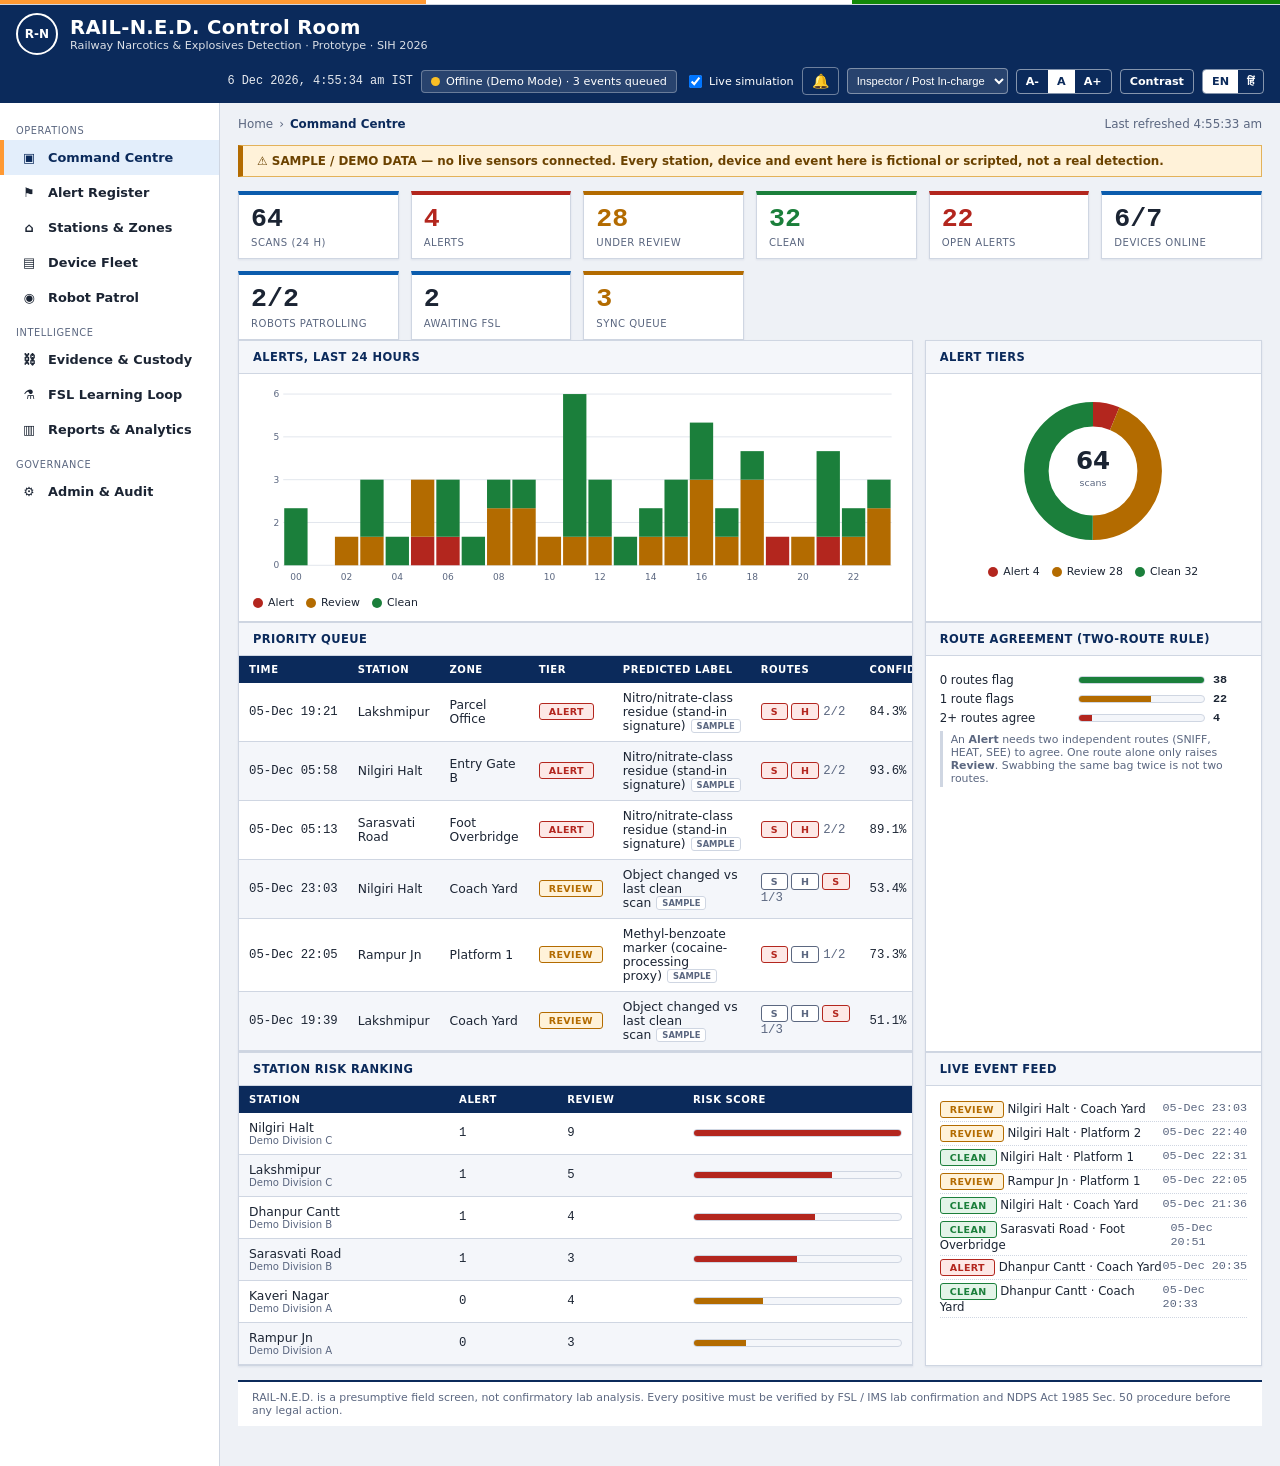
==== commit 2ba3c950: "Dashboard: ship a single self-contained index.html (CSS+JS inlined by build.js); sources in src/ Pre" ====
--- a/dashboard/index.html
+++ b/dashboard/index.html
@@ -1,10 +1,118 @@
+<!-- GENERATED by build.js from src/ -- edit the files in src/, then run: node build.js -->
 <!doctype html>
 <html lang="en">
 <head>
 <meta charset="utf-8">
 <meta name="viewport" content="width=device-width, initial-scale=1">
 <title>RAIL-N.E.D. Control Room</title>
-<link rel="stylesheet" href="css/app.css">
+<style>
+/* RAIL-N.E.D. control-room dashboard. Formal government-portal look; offline (system fonts, no CDNs).
+   Colour variable names are used by the inline SVG in js/charts.js. */
+:root{
+  --bg:#eef1f6; --surface:#fff; --surface-2:#f4f6fa; --line:#cfd6e2; --ink:#1b2433; --ink-dim:#5b6780;
+  --navy:#0b2a5b; --navy-2:#123a7a; --navy-ink:#fff;
+  --accent:#0b5cad; --accent-soft:#e3eefb; --accent-ink:#fff;
+  --clean:#1b7f3b; --clean-soft:#e3f4e8; --review:#b36b00; --review-soft:#fff2d9; --alert:#b3261e; --alert-soft:#fde8e6;
+  --saffron:#ff9933; --green:#138808; --shadow:0 1px 2px rgba(11,42,91,.08); --fs:14px;
+}
+:root.hc{--bg:#fff; --surface:#fff; --surface-2:#fff; --line:#000; --ink:#000; --ink-dim:#222; --navy:#000; --navy-2:#000; --accent:#00338d; --accent-soft:#e6efff;
+  --clean:#005a1e; --review:#7a4500; --alert:#8f0000}
+*{box-sizing:border-box}
+html{font-size:var(--fs)}
+body{margin:0;background:var(--bg);color:var(--ink);font-family:"Segoe UI",system-ui,Arial,sans-serif;font-size:1rem}
+h1,h2,h3,h4{margin:0;font-weight:700} [hidden]{display:none!important} button{font-family:inherit;cursor:pointer}
+:focus-visible{outline:3px solid var(--saffron);outline-offset:1px}
+.mono{font-variant-numeric:tabular-nums;font-family:ui-monospace,Consolas,monospace}
+.muted{color:var(--ink-dim)} .grow{flex:1}
+.skip{position:absolute;left:-999px;top:0;background:#fff;padding:8px;z-index:100} .skip:focus{left:8px}
+
+.tricolour{height:5px;background:linear-gradient(90deg,var(--saffron) 0 33.3%,#fff 33.3% 66.6%,var(--green) 66.6%);border-bottom:1px solid var(--line)}
+.masthead{background:var(--navy);color:var(--navy-ink);position:sticky;top:0;z-index:30}
+.masthead-in{max-width:1500px;margin:0 auto;padding:8px 16px;display:flex;align-items:center;gap:12px;flex-wrap:wrap}
+.brand{display:flex;align-items:center;gap:12px}
+.brand .badge{width:42px;height:42px;border:2px solid #fff;border-radius:50%;display:flex;align-items:center;justify-content:center;font-weight:800;font-size:12px}
+.brand h1{font-size:1.4rem;letter-spacing:.3px} .brand .sub{font-size:.8rem;opacity:.85}
+.masthead-right{margin-left:auto;display:flex;align-items:center;gap:8px;flex-wrap:wrap}
+.clock{font-size:.85rem;opacity:.9}
+.status-pill{display:flex;align-items:center;gap:6px;font-size:.8rem;padding:4px 9px;border-radius:4px;background:rgba(255,255,255,.12);border:1px solid rgba(255,255,255,.3)}
+.status-dot{width:9px;height:9px;border-radius:50%;background:#c9d3e6} .status-pill.online .status-dot{background:#4ade80} .status-pill.offline .status-dot{background:#fbbf24}
+.live-toggle{font-size:.8rem;display:flex;align-items:center;gap:4px}
+.icon-btn{background:transparent;border:1px solid rgba(255,255,255,.4);color:#fff;border-radius:4px;padding:5px 9px;font-size:1rem;position:relative}
+.menu-btn{display:none}
+.bell-wrap{position:relative} .bell-count{position:absolute;top:-6px;right:-6px;background:var(--alert);color:#fff;font-size:.65rem;border-radius:9px;padding:1px 5px;font-weight:700}
+.bell-panel{position:absolute;right:0;top:110%;width:340px;max-height:380px;overflow:auto;background:#fff;color:var(--ink);border:1px solid var(--line);box-shadow:0 12px 30px rgba(0,0,0,.25);z-index:40}
+.bell-panel .bi{padding:9px 12px;border-bottom:1px solid var(--line);font-size:.85rem;cursor:pointer} .bell-panel .bi:hover{background:var(--accent-soft)}
+.sel{background:rgba(255,255,255,.12);color:#fff;border:1px solid rgba(255,255,255,.4);border-radius:4px;padding:5px;font-size:.8rem} .sel option{color:#000}
+.seg{display:flex;border:1px solid rgba(255,255,255,.5);border-radius:4px;overflow:hidden}
+.seg button,.seg-single{background:transparent;color:#fff;border:none;padding:5px 9px;font-size:.8rem;font-weight:600}
+.seg-single{border:1px solid rgba(255,255,255,.5);border-radius:4px} .seg-single[aria-pressed=true]{background:#fff;color:var(--navy)}
+.seg button.active{background:#fff;color:var(--navy)}
+
+.shell{max-width:1500px;margin:0 auto;display:grid;grid-template-columns:220px 1fr;gap:0;min-height:calc(100vh - 80px)}
+.side{background:var(--surface);border-right:1px solid var(--line);padding:10px 0}
+.side a{display:flex;align-items:center;gap:10px;padding:10px 16px;color:var(--ink);text-decoration:none;font-weight:600;font-size:.92rem;border-left:4px solid transparent}
+.side a:hover{background:var(--accent-soft)} .side a.active{background:var(--accent-soft);border-left-color:var(--saffron);color:var(--navy)}
+.side .ico{width:18px;text-align:center} .side .cnt{margin-left:auto;background:var(--alert);color:#fff;border-radius:9px;font-size:.7rem;padding:1px 7px}
+.side .sec{font-size:.7rem;text-transform:uppercase;letter-spacing:.6px;color:var(--ink-dim);padding:12px 16px 4px}
+.main{padding:14px 18px 40px;display:flex;flex-direction:column;gap:14px;min-width:0}
+.crumbs{display:flex;align-items:center;font-size:.85rem;gap:6px;color:var(--ink-dim)} .crumbs b{color:var(--navy)}
+.sample-banner{background:var(--review-soft);border:1px solid #e3b25a;border-left:5px solid var(--review);color:#6b4200;padding:8px 14px;font-size:.85rem;font-weight:600}
+
+.grid{display:grid;gap:12px} .g2{grid-template-columns:repeat(2,minmax(0,1fr))} .g3{grid-template-columns:repeat(3,minmax(0,1fr))} .g4{grid-template-columns:repeat(4,minmax(0,1fr))}
+.g-main{grid-template-columns:minmax(0,2fr) minmax(0,1fr)}
+.kpis{display:grid;grid-template-columns:repeat(auto-fit,minmax(150px,1fr));gap:12px}
+.kpi{background:var(--surface);border:1px solid var(--line);border-top:4px solid var(--accent);padding:10px 12px;box-shadow:var(--shadow)}
+.kpi .n{font-size:1.9rem;font-weight:700;line-height:1.1} .kpi .l{font-size:.72rem;color:var(--ink-dim);text-transform:uppercase;letter-spacing:.5px;margin-top:3px} .kpi .d{font-size:.75rem;margin-top:3px}
+.kpi.k-alert{border-top-color:var(--alert)} .kpi.k-alert .n{color:var(--alert)} .kpi.k-review{border-top-color:var(--review)} .kpi.k-review .n{color:var(--review)} .kpi.k-clean{border-top-color:var(--clean)} .kpi.k-clean .n{color:var(--clean)}
+.panel{background:var(--surface);border:1px solid var(--line);box-shadow:var(--shadow);min-width:0}
+.panel-head{background:var(--surface-2);border-bottom:1px solid var(--line);padding:9px 14px;font-weight:700;color:var(--navy);font-size:.82rem;text-transform:uppercase;letter-spacing:.4px;display:flex;align-items:center;gap:8px;flex-wrap:wrap}
+.panel-body{padding:12px 14px} .panel-body.flush{padding:0}
+.note{font-size:.78rem;color:var(--ink-dim);border-left:3px solid var(--line);padding:2px 8px;margin:6px 0}
+
+.toolbar{display:flex;gap:8px;flex-wrap:wrap;align-items:center;margin-bottom:10px}
+.toolbar input,.toolbar select,.in{background:#fff;border:1px solid var(--line);color:var(--ink);padding:6px 9px;font-size:.88rem;font-family:inherit;border-radius:2px}
+.btn{background:var(--accent);color:var(--accent-ink);border:1px solid var(--accent);padding:6px 12px;font-weight:600;font-size:.85rem;border-radius:2px}
+.btn:hover{background:var(--navy)} .btn.ghost{background:#fff;color:var(--accent)} .btn.danger{background:var(--alert);border-color:var(--alert)} .btn.warn{background:var(--review);border-color:var(--review)}
+.btn[disabled]{opacity:.45;cursor:not-allowed}
+.chips{display:flex;gap:6px;flex-wrap:wrap} .chip{border:1px solid var(--line);background:#fff;border-radius:14px;padding:3px 10px;font-size:.78rem;cursor:pointer} .chip.on{background:var(--navy);color:#fff;border-color:var(--navy)}
+
+.tscroll{overflow-x:auto}
+table.tbl{width:100%;border-collapse:collapse;font-size:.88rem;min-width:640px}
+table.tbl th{text-align:left;background:var(--navy);color:#fff;font-size:.72rem;text-transform:uppercase;letter-spacing:.5px;padding:8px 10px;font-weight:600;white-space:nowrap}
+table.tbl td{padding:8px 10px;border-bottom:1px solid var(--line);vertical-align:middle}
+table.tbl td.mono{white-space:nowrap}
+table.tbl tbody tr:nth-child(even){background:var(--surface-2)} table.tbl tbody tr.clickable{cursor:pointer} table.tbl tbody tr.clickable:hover{background:var(--accent-soft)}
+.pill{display:inline-block;font-size:.68rem;font-weight:700;padding:2px 9px;border-radius:3px;letter-spacing:.4px;text-transform:uppercase;border:1px solid currentColor;white-space:nowrap}
+.pill.tier-clean,.pill.ok{background:var(--clean-soft);color:var(--clean)} .pill.tier-review,.pill.warn{background:var(--review-soft);color:var(--review)} .pill.tier-alert,.pill.bad{background:var(--alert-soft);color:var(--alert)} .pill.info{background:var(--accent-soft);color:var(--accent)} .pill.neutral{background:#fff;color:var(--ink-dim)}
+.tag{font-size:.6rem;font-weight:700;color:var(--ink-dim);border:1px solid var(--line);border-radius:3px;padding:1px 5px;margin-left:5px;background:#fff;vertical-align:middle}
+.bar{height:8px;background:var(--surface-2);border:1px solid var(--line);border-radius:4px;overflow:hidden} .bar>i{display:block;height:100%;background:var(--accent)}
+.legend{display:flex;gap:12px;flex-wrap:wrap;font-size:.78rem;margin-top:6px} .legend i{display:inline-block;width:10px;height:10px;border-radius:50%;margin-right:5px;vertical-align:middle}
+svg text{font-family:inherit}
+
+.overlay{position:fixed;inset:0;background:rgba(11,20,40,.6);display:flex;align-items:flex-start;justify-content:center;padding:24px 12px;overflow-y:auto;z-index:50}
+.detail{width:100%;max-width:880px;background:var(--surface);border:1px solid var(--line);border-top:5px solid var(--navy);padding:18px;box-shadow:0 20px 50px -20px rgba(0,0,0,.5);display:flex;flex-direction:column;gap:14px}
+.detail h3{color:var(--navy);font-size:.8rem;text-transform:uppercase;letter-spacing:.4px;border-bottom:1px solid var(--line);padding-bottom:4px;margin-bottom:8px}
+.dh{display:flex;justify-content:space-between;gap:10px;align-items:flex-start}
+.kv{display:grid;grid-template-columns:auto 1fr;gap:5px 14px;font-size:.88rem} .kv dt{color:var(--ink-dim);font-weight:600} .kv dd{margin:0}
+.routes{display:grid;grid-template-columns:repeat(3,1fr);gap:10px} .route{border:1px solid var(--line);padding:10px;background:var(--surface-2)} .route h4{font-size:.78rem;text-transform:uppercase;color:var(--navy)}
+.route.flag{border-color:var(--alert);background:var(--alert-soft)}
+.timeline{list-style:none;margin:0;padding:0 0 0 14px;border-left:2px solid var(--line)} .timeline li{position:relative;padding:3px 0 8px 10px;font-size:.84rem} .timeline li:before{content:"";position:absolute;left:-20px;top:7px;width:10px;height:10px;border-radius:50%;background:var(--accent)}
+.chain{display:inline-flex;gap:6px;font-weight:700;font-size:.82rem;padding:4px 10px;border:1px solid currentColor} .chain.ok{background:var(--clean-soft);color:var(--clean)} .chain.bad{background:var(--alert-soft);color:var(--alert)}
+textarea.memo,textarea.in{width:100%;min-height:180px;background:#fffef8;border:1px solid var(--line);padding:9px;font-family:ui-monospace,monospace;font-size:.8rem;line-height:1.5;resize:vertical}
+.actions{display:flex;gap:8px;flex-wrap:wrap}
+.toasts{position:fixed;right:14px;bottom:14px;display:flex;flex-direction:column;gap:8px;z-index:80}
+.toast{background:var(--navy);color:#fff;padding:10px 14px;border-left:5px solid var(--saffron);max-width:340px;font-size:.85rem;box-shadow:0 6px 18px rgba(0,0,0,.3);cursor:pointer}
+.toast.alert{border-left-color:var(--alert)}
+footer.disclaimer{font-size:.78rem;color:var(--ink-dim);border-top:2px solid var(--navy);background:var(--surface);padding:9px 14px}
+.maphold{background:var(--surface-2);border:1px solid var(--line)}
+.dev-card{border:1px solid var(--line);padding:10px;background:#fff} .dev-card h4{display:flex;align-items:center;gap:8px;font-size:.95rem}
+.rowflex{display:flex;gap:10px;flex-wrap:wrap;align-items:center}
+.stat{display:flex;justify-content:space-between;font-size:.84rem;padding:3px 0;border-bottom:1px dotted var(--line)}
+@media (max-width:1100px){.g4{grid-template-columns:repeat(2,1fr)}.g-main{grid-template-columns:1fr}.g3{grid-template-columns:1fr 1fr}}
+@media (max-width:820px){.shell{grid-template-columns:1fr}.side{display:none;position:fixed;left:0;top:90px;bottom:0;width:240px;z-index:35;overflow:auto}.side.open{display:block}.menu-btn{display:block}.g2,.g3,.g4{grid-template-columns:1fr}.routes{grid-template-columns:1fr}.brand .sub{display:none}}
+@media print{.masthead,.side,.tricolour,.toolbar,.toasts,.crumbs,.no-print{display:none!important}.shell{display:block}.overlay{position:static;background:none;padding:0}.main{padding:0}}
+
+</style>
 </head>
 <body>
 <a class="skip" href="#view" id="skipLink">Skip to main content</a>
@@ -53,10 +161,773 @@
 <div class="overlay" id="overlay" hidden></div>
 <div class="toasts" id="toasts" aria-live="polite"></div>
 
-<script src="js/i18n.js"></script>
-<script src="js/data.js"></script>
-<script src="js/charts.js"></script>
-<script src="js/views.js"></script>
-<script src="js/app.js"></script>
+<script>
+'use strict';
+/* Translation by English phrase: T('Alert Register') returns the Hindi string when the UI is in Hindi
+   and a translation exists, otherwise the English text. So any phrase not listed stays English --
+   Hindi covers navigation, headings, table headers, statuses, zones, labels and main actions. */
+const RN = { lang: 'en' };
+const HI = {
+  'RAIL-N.E.D. Control Room': 'RAIL-N.E.D. नियंत्रण कक्ष',
+  'Railway Narcotics & Explosives Detection · Prototype · SIH 2026': 'रेलवे नशीले पदार्थ एवं विस्फोटक पहचान · प्रोटोटाइप · SIH 2026',
+  'Live simulation': 'लाइव सिमुलेशन', 'Contrast': 'कंट्रास्ट', 'Home': 'होम',
+  'Online': 'ऑनलाइन', 'Offline (Demo Mode)': 'ऑफ़लाइन (डेमो मोड)', 'events queued': 'इवेंट कतार में',
+  'SAMPLE / DEMO DATA — no live sensors connected. Every station, device and event here is fictional or scripted, not a real detection.':
+    'नमूना / डेमो डेटा — कोई लाइव सेंसर कनेक्ट नहीं है। यहाँ हर स्टेशन, डिवाइस और घटना काल्पनिक या तैयार है, वास्तविक पहचान नहीं।',
+  'RAIL-N.E.D. is a presumptive field screen, not confirmatory lab analysis. Every positive must be verified by FSL / IMS lab confirmation and NDPS Act 1985 Sec. 50 procedure before any legal action.':
+    'RAIL-N.E.D. एक प्रारंभिक फ़ील्ड जांच है, पुष्टिकारक प्रयोगशाला विश्लेषण नहीं। किसी भी कानूनी कार्रवाई से पहले हर पॉज़िटिव का FSL / IMS प्रयोगशाला पुष्टि तथा एनडीपीएस अधिनियम 1985 धारा 50 प्रक्रिया से सत्यापन आवश्यक है।',
+  // nav
+  'Command Centre': 'कमांड सेंटर', 'Alert Register': 'अलर्ट रजिस्टर', 'Stations & Zones': 'स्टेशन एवं क्षेत्र', 'Device Fleet': 'डिवाइस बेड़ा',
+  'Robot Patrol': 'रोबोट गश्त', 'Evidence & Custody': 'साक्ष्य एवं अभिरक्षा', 'FSL Learning Loop': 'FSL लर्निंग लूप', 'Reports & Analytics': 'रिपोर्ट एवं विश्लेषण', 'Admin & Audit': 'प्रशासन एवं ऑडिट',
+  'SAMPLE': 'नमूना', 'Station map': 'स्टेशन मानचित्र', 'Operations': 'संचालन', 'Intelligence': 'इंटेलिजेंस', 'Governance': 'शासन',
+  // roles
+  'RPF Constable': 'आरपीएफ कांस्टेबल', 'Inspector / Post In-charge': 'निरीक्षक / पोस्ट प्रभारी', 'Control Room Supervisor': 'नियंत्रण कक्ष पर्यवेक्षक', 'FSL Liaison': 'FSL संपर्क अधिकारी', 'Bomb Disposal Squad': 'बम निरोधक दस्ता',
+  // kpis
+  'Scans (24 h)': 'स्कैन (24 घं.)', 'Alerts': 'अलर्ट', 'Under Review': 'समीक्षाधीन', 'Clean': 'स्वच्छ', 'Review': 'समीक्षा', 'Alert': 'चेतावनी',
+  'Open Alerts': 'खुले अलर्ट', 'Devices Online': 'ऑनलाइन डिवाइस', 'Robots Patrolling': 'गश्त पर रोबोट', 'Awaiting FSL': 'FSL की प्रतीक्षा', 'Sync Queue': 'सिंक कतार',
+  // headings
+  'Alerts, last 24 hours': 'अलर्ट, पिछले 24 घंटे', 'Alert tiers': 'अलर्ट स्तर', 'Station risk ranking': 'स्टेशन जोखिम क्रम', 'Live event feed': 'लाइव इवेंट फ़ीड',
+  'Route agreement (two-route rule)': 'मार्ग सहमति (दो-मार्ग नियम)', 'Priority queue': 'प्राथमिकता कतार',
+  'Time': 'समय', 'Location': 'स्थान', 'Station': 'स्टेशन', 'Zone': 'क्षेत्र', 'Tier': 'स्तर', 'Predicted Label': 'अनुमानित लेबल', 'Confidence': 'विश्वास', 'Device': 'डिवाइस', 'Routes': 'मार्ग', 'Status': 'स्थिति', 'Officer': 'अधिकारी',
+  'Search': 'खोजें', 'All': 'सभी', 'Export CSV': 'CSV निर्यात', 'Print': 'प्रिंट', 'Reset filters': 'फ़िल्टर रीसेट',
+  // statuses
+  'New': 'नया', 'Acknowledged': 'स्वीकृत', 'Dispatched': 'भेजा गया', 'FSL pending': 'FSL लंबित', 'Lab confirmed': 'लैब पुष्ट', 'False positive': 'फ़र्ज़ी पॉज़िटिव', 'Closed': 'बंद',
+  'Acknowledge': 'स्वीकार करें', 'Dispatch team': 'टीम भेजें', 'Send sample to FSL': 'नमूना FSL भेजें', 'Mark lab confirmed': 'लैब पुष्टि दर्ज करें', 'Mark false positive': 'फ़र्ज़ी पॉज़िटिव दर्ज करें', 'Close (clean)': 'बंद करें',
+  // detail
+  'Event Detail': 'घटना विवरण', 'Close': 'बंद करें', 'Three routes': 'तीन मार्ग', 'SNIFF': 'सूँघना (SNIFF)', 'HEAT': 'ताप (HEAT)', 'SEE': 'देखना (SEE)',
+  'routes agree': 'मार्ग सहमत', 'Sensor trace (SNIFF)': 'सेंसर ट्रेस (SNIFF)', 'HEAT ramp: NO2 vs temperature': 'HEAT रैंप: NO2 बनाम तापमान', 'Timeline': 'समयरेखा',
+  'Chain verification': 'चेन सत्यापन', 'Chain intact': 'चेन बरकरार', 'Chain broken — tampering suspected': 'चेन टूटी — छेड़छाड़ की आशंका', 'Device signature': 'डिवाइस हस्ताक्षर',
+  'Generate seizure memo': 'ज़ब्ती ज्ञापन बनाएं', 'Copy to clipboard': 'क्लिपबोर्ड पर कॉपी करें', 'Copied.': 'कॉपी हुआ।', 'Officer ID': 'अधिकारी आईडी', 'Notes': 'टिप्पणियाँ', 'Add note': 'टिप्पणी जोड़ें', 'Coordinates': 'निर्देशांक',
+  'Workflow': 'कार्यप्रवाह', 'Your role cannot perform this action.': 'आपकी भूमिका यह कार्य नहीं कर सकती।',
+  // zones
+  'Platform 1': 'प्लेटफ़ॉर्म 1', 'Platform 2': 'प्लेटफ़ॉर्म 2', 'Foot Overbridge': 'पैदल ऊपरी पुल', 'Parcel Office': 'पार्सल कार्यालय', 'Entry Gate A': 'प्रवेश द्वार A', 'Entry Gate B': 'प्रवेश द्वार B', 'Coach Yard': 'कोच यार्ड',
+  // labels
+  'Cannabis (terpene profile match)': 'गांजा (टरपीन प्रोफ़ाइल मिलान)', 'Unknown VOC — needs confirmation': 'अज्ञात VOC — पुष्टि आवश्यक',
+  'Acetic-acid marker (heroin-processing proxy)': 'एसिटिक-एसिड मार्कर (हेरोइन-प्रसंस्करण संकेतक)', 'No marker detected': 'कोई मार्कर नहीं मिला',
+  'Methyl-benzoate marker (cocaine-processing proxy)': 'मिथाइल-बेंज़ोएट मार्कर (कोकीन-प्रसंस्करण संकेतक)',
+  'Nitro/nitrate-class residue (stand-in signature)': 'नाइट्रो/नाइट्रेट-श्रेणी अवशेष (स्टैंड-इन संकेत)', 'Object changed vs last clean scan': 'पिछले स्वच्छ स्कैन से वस्तु बदली',
+  // fleet / patrol
+  'Handheld units': 'हैंडहेल्ड यूनिट', 'Quadruped robots': 'क्वाड्रपेड रोबोट', 'Battery': 'बैटरी', 'Last sync': 'अंतिम सिंक', 'Firmware': 'फ़र्मवेयर', 'Model version': 'मॉडल संस्करण', 'Sensor health': 'सेंसर स्वास्थ्य',
+  'Hold': 'रुकें', 'Resume patrol': 'गश्त फिर शुरू करें', 'Return to dock': 'डॉक पर लौटें', 'Emergency stop': 'आपातकालीन रोक', 'Patrolling': 'गश्त पर', 'Holding': 'रुका हुआ', 'Docking': 'डॉक की ओर', 'E-STOP': 'ई-स्टॉप',
+  'Patrol route': 'गश्त मार्ग', 'Last clean scan per segment': 'प्रति खंड अंतिम स्वच्छ स्कैन', 'No-go: 25 kV overhead zone': 'प्रतिबंधित: 25 kV ओवरहेड क्षेत्र',
+  // evidence/fsl/reports/admin
+  'Chain of custody': 'अभिरक्षा श्रृंखला', 'Verify all records': 'सभी रिकॉर्ड सत्यापित करें', 'Records': 'रिकॉर्ड', 'Hash': 'हैश', 'Signature': 'हस्ताक्षर',
+  'Lab results received': 'प्राप्त लैब परिणाम', 'Model versions': 'मॉडल संस्करण', 'Signed update rollout': 'हस्ताक्षरित अपडेट रोलआउट',
+  'Alerts by hour and zone': 'घंटे और क्षेत्र के अनुसार अलर्ट', 'Substance class mix': 'पदार्थ श्रेणी मिश्रण', 'Median time to acknowledge': 'स्वीकार करने का माध्य समय',
+  'Roles & permissions': 'भूमिकाएँ एवं अनुमतियाँ', 'Zone alert thresholds': 'क्षेत्र अलर्ट सीमा', 'Audit log': 'ऑडिट लॉग', 'About this prototype': 'इस प्रोटोटाइप के बारे में', 'Reset demo data': 'डेमो डेटा रीसेट',
+};
+RN.T = (s) => (RN.lang === 'hi' && HI[s]) || s;
+
+</script>
+<script>
+'use strict';
+/* All data here is FICTIONAL / scripted demo data: fictional stations, scripted events, simulated
+   HEAT curves. Nothing is a real detection and no real station is named. */
+
+function mulberry32(seed) {
+  return function () { seed |= 0; seed = (seed + 0x6D2B79F5) | 0; let t = Math.imul(seed ^ (seed >>> 15), 1 | seed);
+    t = (t + Math.imul(t ^ (t >>> 7), 61 | t)) ^ t; return ((t ^ (t >>> 14)) >>> 0) / 4294967296; };
+}
+
+const STATIONS = [
+  { id: 'RMP', name: 'Rampur Jn', division: 'Demo Division A', lat: 28.64, lon: 77.22, risk: 0.82 },
+  { id: 'KVN', name: 'Kaveri Nagar', division: 'Demo Division A', lat: 12.97, lon: 77.59, risk: 0.64 },
+  { id: 'SRD', name: 'Sarasvati Road', division: 'Demo Division B', lat: 23.02, lon: 72.57, risk: 0.55 },
+  { id: 'DHN', name: 'Dhanpur Cantt', division: 'Demo Division B', lat: 26.85, lon: 80.95, risk: 0.71 },
+  { id: 'LKM', name: 'Lakshmipur', division: 'Demo Division C', lat: 22.57, lon: 88.36, risk: 0.48 },
+  { id: 'NLG', name: 'Nilgiri Halt', division: 'Demo Division C', lat: 11.41, lon: 76.69, risk: 0.22 },
+];
+
+// Station schematic (shared by the map views). viewBox 0 0 760 380.
+const ZONES = {
+  'Platform 1': { x: 130, y: 110, w: 300, h: 34 }, 'Platform 2': { x: 130, y: 210, w: 300, h: 34 },
+  'Foot Overbridge': { x: 330, y: 40, w: 120, h: 26 }, 'Parcel Office': { x: 560, y: 70, w: 140, h: 70 },
+  'Entry Gate A': { x: 40, y: 300, w: 90, h: 40 }, 'Entry Gate B': { x: 640, y: 300, w: 90, h: 40 },
+  'Coach Yard': { x: 200, y: 296, w: 300, h: 48 },
+};
+const NOGO_25KV = [{ x: 520, y: 270, w: 100, h: 90 }, { x: 40, y: 150, w: 70, h: 120 }];
+const PATROL_PATH = [[215, 276], [485, 276], [485, 262], [215, 262]];       // closed loop along Platform 2 / Coach Yard edge
+const DOCK = { x: 215, y: 276 };
+
+const ROLES = {
+  constable: { name: 'RPF Constable', can: ['ack', 'note', 'memo'] },
+  inspector: { name: 'Inspector / Post In-charge', can: ['ack', 'dispatch', 'fsl', 'fp', 'close', 'note', 'memo', 'robot'] },
+  control: { name: 'Control Room Supervisor', can: ['ack', 'dispatch', 'fsl', 'fp', 'close', 'note', 'memo', 'robot', 'admin'] },
+  fsl: { name: 'FSL Liaison', can: ['confirm', 'fp', 'note'] },
+  bds: { name: 'Bomb Disposal Squad', can: ['ack', 'dispatch', 'note'] },
+};
+
+const SNIFF_LABELS = [
+  'Cannabis (terpene profile match)', 'Acetic-acid marker (heroin-processing proxy)',
+  'Methyl-benzoate marker (cocaine-processing proxy)', 'Unknown VOC — needs confirmation',
+];
+const HEAT_LABEL = 'Nitro/nitrate-class residue (stand-in signature)';
+const SEE_LABEL = 'Object changed vs last clean scan';
+
+const STATUS = {
+  new: { text: 'New', cls: 'bad' }, ack: { text: 'Acknowledged', cls: 'warn' }, dispatched: { text: 'Dispatched', cls: 'info' },
+  fsl: { text: 'FSL pending', cls: 'info' }, confirmed: { text: 'Lab confirmed', cls: 'ok' },
+  fp: { text: 'False positive', cls: 'neutral' }, closed: { text: 'Closed', cls: 'neutral' },
+};
+
+const DEVICES = [
+  { id: 'handheld-01', type: 'handheld', station: 'RMP', battery: 86, online: true, syncMin: 1, fw: 'v0.3.1', model: 'rf-v0.1 (synthetic)', heater: 'OK', mq: 'warmed up', no2: 'OK', bake: '12 min ago' },
+  { id: 'handheld-02', type: 'handheld', station: 'RMP', battery: 54, online: true, syncMin: 3, fw: 'v0.3.1', model: 'rf-v0.1 (synthetic)', heater: 'OK', mq: 'warmed up', no2: 'OK', bake: '40 min ago' },
+  { id: 'handheld-03', type: 'handheld', station: 'KVN', battery: 31, online: true, syncMin: 7, fw: 'v0.3.0', model: 'rf-v0.1 (synthetic)', heater: 'OK', mq: 'warming (2 min)', no2: 'OK', bake: '1 h ago' },
+  { id: 'handheld-04', type: 'handheld', station: 'DHN', battery: 12, online: false, syncMin: 190, fw: 'v0.3.0', model: 'rf-v0.1 (synthetic)', heater: 'OFF', mq: 'idle', no2: 'baseline drift', bake: '5 h ago' },
+  { id: 'handheld-05', type: 'handheld', station: 'SRD', battery: 77, online: true, syncMin: 2, fw: 'v0.3.1', model: 'rf-v0.1 (synthetic)', heater: 'OK', mq: 'warmed up', no2: 'OK', bake: '25 min ago' },
+  { id: 'quadruped-01', type: 'quadruped', station: 'RMP', battery: 68, online: true, syncMin: 1, fw: 'v0.2.4', model: 'rf-v0.1 (synthetic)', heater: 'OK', mq: 'warmed up', no2: 'OK', bake: '18 min ago' },
+  { id: 'quadruped-02', type: 'quadruped', station: 'DHN', battery: 92, online: true, syncMin: 4, fw: 'v0.2.4', model: 'rf-v0.1 (synthetic)', heater: 'OK', mq: 'warmed up', no2: 'OK', bake: '50 min ago' },
+];
+
+const COACH_SEGMENTS = [
+  { id: 'Coach bay A1', min: 14, changed: false }, { id: 'Coach bay A2', min: 14, changed: false },
+  { id: 'Coach bay A3', min: 26, changed: true }, { id: 'Coach bay A4', min: 26, changed: false },
+  { id: 'Coach bay A5', min: 41, changed: false }, { id: 'Yard track 1 (under-frame)', min: 58, changed: false },
+  { id: 'Yard track 2 (under-frame)', min: 58, changed: false }, { id: 'Yard track 3 (under-frame)', min: 95, changed: false },
+];
+
+const MODEL_VERSIONS = [
+  { v: 'rf-v0.1', date: '2026-09-12', data: 'SYNTHETIC placeholder traces (architecture check only)', status: 'deployed' },
+  { v: 'rf-v0.2', date: 'planned', data: 'Real sensor recordings of legal stand-ins + distractors (not yet collected)', status: 'planned' },
+  { v: 'rf-v0.3', date: 'planned', data: 'Adds FSL-confirmed field labels via RPF pilot / MoU (not yet agreed)', status: 'planned' },
+];
+
+/* ---- two-route rule (JS port of handheld/handheld/routes.py) ---- */
+function fuseRoutes(sniffTier, heatLabel, seeChanged) {
+  const flags = [sniffTier === 'review' || sniffTier === 'alert', heatLabel === 'nitro_class', !!seeChanged].filter(Boolean).length;
+  if (flags >= 2) return { tier: 'alert', agree: flags };
+  if (flags === 1) return { tier: 'review', agree: 1 };
+  if (heatLabel === 'unknown') return { tier: 'review', agree: 0 };
+  return { tier: 'clean', agree: 0 };
+}
+
+/* ---- simulated signal generators ---- */
+function sniffTrace(rng, peak) {
+  const n = 20, pk = 7 + Math.floor(rng() * 3), out = [];
+  for (let i = 0; i < n; i++) { const f = i <= pk ? i / pk : Math.max(0, 1 - (i - pk) / (n - pk)); out.push(+(1 + (peak - 1) * f + (rng() - 0.5) * 0.06).toFixed(3)); }
+  return out;
+}
+function heatCurve(rng, kind) {
+  const out = [];
+  const bump = kind === 'nitro_class' ? [185 + (rng() - 0.5) * 16, 14, 0.9 + rng() * 0.6]
+    : kind === 'unknown' ? [120 + rng() * 80, 18, 0.28 + rng() * 0.15] : null;
+  for (let i = 0; i <= 30; i++) {
+    const temp = 50 + (200 * i) / 30;
+    let v = 0.05 + 0.0002 * (temp - 50) + (rng() - 0.5) * 0.04;
+    if (bump) v += bump[2] * Math.exp(-((temp - bump[0]) ** 2) / (2 * bump[1] ** 2));
+    out.push([temp, +v.toFixed(3)]);
+  }
+  return out;
+}
+
+/* ---- hash chain (SHA-256 via Web Crypto when available, djb2 fallback on plain-http LAN) ---- */
+async function hashOf(str) {
+  if (window.crypto && window.crypto.subtle) {
+    const buf = await window.crypto.subtle.digest('SHA-256', new TextEncoder().encode(str));
+    return Array.from(new Uint8Array(buf)).map((b) => b.toString(16).padStart(2, '0')).join('');
+  }
+  let h = 5381; for (let i = 0; i < str.length; i++) h = ((h * 33) ^ str.charCodeAt(i)) >>> 0;
+  return h.toString(16).padStart(8, '0');
+}
+const payloadOf = (e) => JSON.stringify({ id: e.id, time: e.time, st: e.station, z: e.zone, tier: e.tier, label: e.label, c: e.confidence, d: e.deviceId, r: e.routes });
+async function linkEvent(e, prevHash) { e.prevHash = prevHash; e.hash = await hashOf(prevHash + payloadOf(e)); e.sig = 'ATECC608-SIM:' + e.hash.slice(0, 24); return e.hash; }
+async function verifyEvent(e) { return (await hashOf(e.prevHash + payloadOf(e))) === e.hash; }
+
+/* ---- event generation ---- */
+let EVT_SEQ = 0;
+function makeEvent(rng, time) {
+  const station = STATIONS[Math.floor(rng() * STATIONS.length)];
+  const dev = DEVICES.filter((d) => d.station === station.id);
+  const device = (dev.length ? dev : DEVICES)[Math.floor(rng() * (dev.length || DEVICES.length))];
+  const zoneNames = Object.keys(ZONES);
+  const zone = device.type === 'quadruped' && rng() < 0.7 ? 'Coach Yard' : zoneNames[Math.floor(rng() * zoneNames.length)];
+  const r = rng();
+  let scn = r < 0.60 ? 'clean' : r < 0.78 ? 'sniff_only' : r < 0.86 ? 'unknown' : r < 0.93 ? 'heat_only' : 'two_route';
+  if (device.type === 'quadruped' && scn === 'sniff_only') scn = 'see_only';
+  let sniff = 'clean', heat = 'clean', see = false, label = 'No marker detected';
+  if (scn === 'sniff_only') { sniff = rng() < 0.4 ? 'alert' : 'review'; label = SNIFF_LABELS[Math.floor(rng() * 3)]; }
+  if (scn === 'unknown') { heat = 'unknown'; label = 'Unknown VOC — needs confirmation'; if (rng() < 0.5) sniff = 'review'; }
+  if (scn === 'heat_only') { heat = 'nitro_class'; label = HEAT_LABEL; }
+  if (scn === 'see_only') { see = true; label = SEE_LABEL; }
+  if (scn === 'two_route') { heat = 'nitro_class'; label = HEAT_LABEL; if (device.type === 'quadruped') see = true; else sniff = 'review'; }
+  const fused = fuseRoutes(sniff, heat, see);
+  const conf = fused.tier === 'clean' ? 0.9 + rng() * 0.09 : fused.tier === 'alert' ? 0.82 + rng() * 0.13 : 0.5 + rng() * 0.3;
+  const peak = fused.tier === 'clean' ? 1.0 + rng() * 0.06 : sniff === 'clean' ? 1.1 + rng() * 0.2 : 1.8 + rng() * 2;
+  const ageH = (Date.now() - time) / 3.6e6;
+  let status = 'closed';
+  if (fused.tier !== 'clean') {
+    const s = rng();
+    if (ageH < 0.4) status = 'new';
+    else if (fused.tier === 'alert') status = s < 0.2 ? 'ack' : s < 0.4 ? 'dispatched' : s < 0.7 ? 'fsl' : s < 0.85 ? 'confirmed' : 'fp';
+    else status = s < 0.35 ? 'ack' : s < 0.55 ? 'closed' : s < 0.7 ? 'fsl' : s < 0.85 ? 'fp' : 'new';
+  }
+  const jit = () => (rng() - 0.5) * 0.004;
+  return {
+    id: 'EVT-' + String(++EVT_SEQ).padStart(4, '0'), time: new Date(time).toISOString(), station: station.id, zone, deviceId: device.id,
+    tier: fused.tier, agree: fused.agree, label, confidence: +conf.toFixed(3), scenario: scn,
+    routes: { sniff, heat, see, seeChecked: device.type === 'quadruped' },
+    lat: +(station.lat + jit()).toFixed(4), lon: +(station.lon + jit()).toFixed(4),
+    trace: sniffTrace(rng, peak), heatCurve: heatCurve(rng, heat === 'nitro_class' ? 'nitro_class' : heat === 'unknown' ? 'unknown' : 'clean'),
+    status, officer: 'RPF-' + (1000 + Math.floor(rng() * 90)), notes: [],
+    ackAt: status === 'new' || status === 'closed' ? null : time + (3 + Math.floor(rng() * 25)) * 60000,
+  };
+}
+
+async function generateEvents(seed = 2026, n = 64) {
+  EVT_SEQ = 0;
+  const rng = mulberry32(seed), now = Date.now(), list = [];
+  for (let i = 0; i < n; i++) list.push(makeEvent(rng, now - (n - i) * (24 * 60 * 60000 / n) * (0.7 + rng() * 0.6)));
+  list.sort((a, b) => new Date(a.time) - new Date(b.time));
+  let prev = '0'.repeat(64);
+  for (const e of list) prev = await linkEvent(e, prev);
+  const tamper = list.slice(-18).find((e) => e.tier === 'review') || list.slice(-18).find((e) => e.tier !== 'clean');
+  if (tamper) { tamper.confidence = 0.912; tamper.tampered = true; }   // demo: breaks this record's hash on purpose
+  return list.reverse();   // newest first
+}
+
+function seedAudit(events) {
+  const out = [];
+  events.filter((e) => e.ackAt).slice(0, 14).forEach((e) => out.push({ t: e.ackAt, who: 'RPF-' + (1000 + (e.id.length * 7) % 90), role: 'RPF Constable', act: 'Acknowledged ' + e.id }));
+  return out.sort((a, b) => b.t - a.t);
+}
+
+</script>
+<script>
+'use strict';
+/* Dependency-free inline-SVG charts. Colours come from CSS variables so the contrast toggle applies. */
+const TIER_COLOR = { clean: 'var(--clean)', review: 'var(--review)', alert: 'var(--alert)' };
+const esc = (s) => String(s).replace(/[&<>"]/g, (c) => ({ '&': '&amp;', '<': '&lt;', '>': '&gt;', '"': '&quot;' }[c]));
+const svg = (w, h, inner, extra = '') => `<svg viewBox="0 0 ${w} ${h}" width="100%" role="img" ${extra} xmlns="http://www.w3.org/2000/svg">${inner}</svg>`;
+
+function stackedBars(labels, series, { h = 200, step = 1 } = {}) {
+  const w = 640, padL = 30, padB = 22, padT = 8, plotH = h - padB - padT, plotW = w - padL - 6;
+  const totals = labels.map((_, i) => series.reduce((a, s) => a + s.data[i], 0)), max = Math.max(1, ...totals);
+  const bw = plotW / labels.length;
+  let g = '';
+  for (let k = 0; k <= 4; k++) { const y = padT + plotH - (k / 4) * plotH; g += `<line x1="${padL}" x2="${w - 6}" y1="${y}" y2="${y}" stroke="var(--line)" stroke-width=".6"/><text x="${padL - 4}" y="${y + 3}" font-size="9" text-anchor="end" fill="var(--ink-dim)">${Math.round((k / 4) * max)}</text>`; }
+  labels.forEach((lb, i) => {
+    let y = padT + plotH;
+    series.forEach((s) => { const bh = (s.data[i] / max) * plotH; y -= bh; if (bh > 0) g += `<rect x="${padL + i * bw + 1}" y="${y}" width="${bw - 2}" height="${bh}" fill="${s.color}"><title>${esc(lb)} · ${esc(s.name)}: ${s.data[i]}</title></rect>`; });
+    if (i % step === 0) g += `<text x="${padL + i * bw + bw / 2}" y="${h - 7}" font-size="9" text-anchor="middle" fill="var(--ink-dim)">${esc(lb)}</text>`;
+  });
+  return svg(w, h, g);
+}
+
+function donut(parts, { size = 170, centre = '' } = {}) {
+  const total = parts.reduce((a, p) => a + p.value, 0) || 1, r = 60, c = 2 * Math.PI * r;
+  let off = 0, g = '';
+  parts.forEach((p) => { const len = (p.value / total) * c; g += `<circle r="${r}" cx="90" cy="90" fill="none" stroke="${p.color}" stroke-width="26" stroke-dasharray="${len} ${c - len}" stroke-dashoffset="${-off}" transform="rotate(-90 90 90)"><title>${esc(p.label)}: ${p.value}</title></circle>`; off += len; });
+  g += `<text x="90" y="88" text-anchor="middle" font-size="26" font-weight="700" fill="var(--ink)">${total}</text><text x="90" y="106" text-anchor="middle" font-size="10" fill="var(--ink-dim)">${esc(centre)}</text>`;
+  return `<div style="max-width:${size}px;margin:auto">${svg(180, 180, g)}</div>`;
+}
+
+function hbars(items, { color = 'var(--accent)' } = {}) {
+  const max = Math.max(1, ...items.map((i) => i.value));
+  return items.map((i) => `<div style="display:grid;grid-template-columns:130px 1fr 34px;gap:8px;align-items:center;font-size:.84rem;margin:5px 0"><span>${esc(i.label)}</span><div class="bar"><i style="width:${(i.value / max) * 100}%;background:${i.color || color}"></i></div><b class="mono">${i.value}</b></div>`).join('');
+}
+
+function heatmap(rowLabels, colLabels, m, { cell = 17 } = {}) {
+  const padL = 112, padT = 16, w = padL + colLabels.length * cell + 4, h = padT + rowLabels.length * cell + 4;
+  const max = Math.max(1, ...m.flat());
+  let g = '';
+  colLabels.forEach((c, j) => { if (j % 3 === 0) g += `<text x="${padL + j * cell + cell / 2}" y="11" font-size="8" text-anchor="middle" fill="var(--ink-dim)">${esc(c)}</text>`; });
+  rowLabels.forEach((r, i) => {
+    g += `<text x="${padL - 6}" y="${padT + i * cell + cell * 0.7}" font-size="9" text-anchor="end" fill="var(--ink)">${esc(r)}</text>`;
+    colLabels.forEach((c, j) => { const v = m[i][j]; g += `<rect x="${padL + j * cell}" y="${padT + i * cell}" width="${cell - 2}" height="${cell - 2}" fill="${v ? `rgba(179,38,30,${0.15 + 0.85 * v / max})` : 'var(--surface-2)'}" stroke="var(--line)" stroke-width=".4"><title>${esc(r)} ${esc(c)}:00 — ${v}</title></rect>`; });
+  });
+  return svg(w, h, g);
+}
+
+function lineChart(points, { w = 460, h = 170, xLabel = '', yLabel = '', stamp = '', color = 'var(--accent)', band = null } = {}) {
+  const padL = 40, padB = 28, padT = 10, padR = 8, pw = w - padL - padR, ph = h - padB - padT;
+  const xs = points.map((p) => p[0]), ys = points.map((p) => p[1]);
+  const x0 = Math.min(...xs), x1 = Math.max(...xs), y0 = Math.min(0, ...ys), y1 = Math.max(0.5, ...ys) * 1.1;
+  const X = (x) => padL + ((x - x0) / (x1 - x0 || 1)) * pw, Y = (y) => padT + ph - ((y - y0) / (y1 - y0 || 1)) * ph;
+  let g = '';
+  for (let k = 0; k <= 4; k++) { const v = y0 + (k / 4) * (y1 - y0), y = Y(v); g += `<line x1="${padL}" x2="${w - padR}" y1="${y}" y2="${y}" stroke="var(--line)" stroke-width=".6"/><text x="${padL - 4}" y="${y + 3}" font-size="9" text-anchor="end" fill="var(--ink-dim)">${v.toFixed(1)}</text>`; }
+  if (band) g += `<rect x="${X(band[0])}" y="${padT}" width="${X(band[1]) - X(band[0])}" height="${ph}" fill="var(--review-soft)" opacity=".8"/><text x="${X(band[0]) + 3}" y="${padT + 10}" font-size="8" fill="var(--review)">${esc(band[2] || '')}</text>`;
+  for (let k = 0; k <= 4; k++) { const v = x0 + (k / 4) * (x1 - x0); g += `<text x="${X(v)}" y="${h - 12}" font-size="9" text-anchor="middle" fill="var(--ink-dim)">${Math.round(v)}</text>`; }
+  g += `<polyline fill="none" stroke="${color}" stroke-width="2" points="${points.map((p) => `${X(p[0]).toFixed(1)},${Y(p[1]).toFixed(1)}`).join(' ')}"/>`;
+  g += `<text x="${padL + pw / 2}" y="${h - 1}" font-size="9" text-anchor="middle" fill="var(--ink-dim)">${esc(xLabel)}</text><text x="10" y="${padT + ph / 2}" font-size="9" fill="var(--ink-dim)" transform="rotate(-90 10 ${padT + ph / 2})" text-anchor="middle">${esc(yLabel)}</text>`;
+  if (stamp) g += `<text x="${padL + pw / 2}" y="${padT + ph / 2 + 8}" font-size="22" font-weight="700" text-anchor="middle" fill="var(--alert)" opacity=".18" transform="rotate(-12 ${padL + pw / 2} ${padT + ph / 2})">${esc(stamp)}</text>`;
+  return svg(w, h, g);
+}
+
+function zoneBase(highlight) {
+  let s = '';
+  NOGO_25KV.forEach((n) => { s += `<rect x="${n.x}" y="${n.y}" width="${n.w}" height="${n.h}" fill="url(#hatch)" stroke="var(--alert)" stroke-dasharray="4 3"/>`; });
+  for (const [name, z] of Object.entries(ZONES)) {
+    s += `<rect x="${z.x}" y="${z.y}" width="${z.w}" height="${z.h}" rx="3" fill="${name === highlight ? 'var(--accent-soft)' : 'var(--surface)'}" stroke="var(--navy)" stroke-width="1.2"/>`;
+    s += `<text x="${z.x + z.w / 2}" y="${z.y + z.h / 2 + 4}" font-size="11" font-weight="600" fill="var(--navy)" text-anchor="middle">${esc(RN.T(name))}</text>`;
+  }
+  return s;
+}
+const HATCH = `<defs><pattern id="hatch" width="8" height="8" patternUnits="userSpaceOnUse" patternTransform="rotate(45)"><rect width="8" height="8" fill="var(--alert-soft)"/><line x1="0" y1="0" x2="0" y2="8" stroke="var(--alert)" stroke-width="2" opacity=".5"/></pattern></defs>`;
+
+function stationMap({ events = [], highlight = '', robots = [], showPath = false, showNogo = true } = {}) {
+  let g = HATCH + (showNogo ? '' : '') + zoneBase(highlight);
+  if (showPath) g += `<polygon points="${PATROL_PATH.map((p) => p.join(',')).join(' ')}" fill="none" stroke="var(--accent)" stroke-width="2" stroke-dasharray="6 4"/>`;
+  const seen = {};
+  events.forEach((e) => { const z = ZONES[e.zone]; if (!z) return; const k = (seen[e.zone] = (seen[e.zone] || 0) + 1) - 1;
+    g += `<circle cx="${z.x + 14 + (k % 8) * 16}" cy="${z.y - 8 - Math.floor(k / 8) * 14}" r="6" fill="${TIER_COLOR[e.tier]}" stroke="#fff" stroke-width="1.5"><title>${esc(RN.T(e.label))} (${esc(RN.T(e.zone))})</title></circle>`; });
+  robots.forEach((r) => { g += `<g transform="translate(${r.x},${r.y})"><rect x="-9" y="-6" width="18" height="12" rx="3" fill="${r.estop ? 'var(--alert)' : 'var(--navy)'}"/><circle cx="-5" cy="8" r="2" fill="var(--navy)"/><circle cx="5" cy="8" r="2" fill="var(--navy)"/><text y="-11" font-size="9" text-anchor="middle" font-weight="700" fill="var(--navy)">${esc(r.id)}</text></g>`; });
+  g += `<g font-size="9" fill="var(--alert)"><text x="525" y="368">${esc(RN.T('No-go: 25 kV overhead zone'))}</text></g>`;
+  return svg(760, 380, g, 'class="maphold"');
+}
+
+</script>
+<script>
+'use strict';
+const T = (s) => RN.T(s);
+const MON = ['Jan', 'Feb', 'Mar', 'Apr', 'May', 'Jun', 'Jul', 'Aug', 'Sep', 'Oct', 'Nov', 'Dec'];
+const p2 = (n) => String(n).padStart(2, '0');
+const fmtShort = (t) => { const d = new Date(t); return `${p2(d.getDate())}-${MON[d.getMonth()]} ${p2(d.getHours())}:${p2(d.getMinutes())}`; };
+const fmtFull = (t) => { const d = new Date(t); return `${p2(d.getDate())}-${MON[d.getMonth()]}-${d.getFullYear()} ${p2(d.getHours())}:${p2(d.getMinutes())}:${p2(d.getSeconds())}`; };
+const stName = (id) => (STATIONS.find((s) => s.id === id) || {}).name || id;
+const pct = (x) => (x * 100).toFixed(1) + '%';
+const tierPill = (t) => `<span class="pill tier-${t}">${esc(T(t[0].toUpperCase() + t.slice(1)))}</span>`;
+const statusPill = (s) => `<span class="pill ${STATUS[s].cls}">${esc(T(STATUS[s].text))}</span>`;
+const can = (a) => ROLES[S.role].can.includes(a);
+const isOpen = (e) => e.tier !== 'clean' && ['new', 'ack', 'dispatched'].includes(e.status);
+const routeChips = (e) => {
+  const c = (on, n) => `<span class="pill ${on ? 'bad' : 'neutral'}" title="${n}">${n[0]}</span>`;
+  return `<span style="display:inline-flex;gap:3px">${c(e.routes.sniff !== 'clean', 'SNIFF')}${c(e.routes.heat === 'nitro_class', 'HEAT')}${e.routes.seeChecked ? c(e.routes.see, 'SEE') : ''}</span> <span class="muted mono">${e.agree}/${e.routes.seeChecked ? 3 : 2}</span>`;
+};
+const kpi = (n, l, cls = '', d = '') => `<div class="kpi ${cls}"><div class="n mono">${n}</div><div class="l">${esc(T(l))}</div>${d ? `<div class="d muted">${d}</div>` : ''}</div>`;
+const panel = (title, body, { flush = false, extra = '' } = {}) => `<section class="panel"><div class="panel-head">${esc(T(title))}${extra}</div><div class="panel-body ${flush ? 'flush' : ''}">${body}</div></section>`;
+
+function eventRows(list, { limit = 100 } = {}) {
+  return list.slice(0, limit).map((e) => `<tr class="clickable" tabindex="0" data-open="${e.id}">
+    <td class="mono">${fmtShort(e.time)}</td><td>${esc(stName(e.station))}</td><td>${esc(T(e.zone))}</td><td>${tierPill(e.tier)}</td>
+    <td>${esc(T(e.label))}<span class="tag">${T('SAMPLE')}</span></td><td>${routeChips(e)}</td><td class="mono">${pct(e.confidence)}</td>
+    <td class="mono">${e.deviceId}</td><td>${statusPill(e.status)}</td></tr>`).join('');
+}
+const eventHead = () => `<tr>${['Time', 'Station', 'Zone', 'Tier', 'Predicted Label', 'Routes', 'Confidence', 'Device', 'Status'].map((h) => `<th>${esc(T(h))}</th>`).join('')}</tr>`;
+
+/* ============================= 1. COMMAND CENTRE ============================= */
+function viewOverview() {
+  const ev = S.events, by = (t) => ev.filter((e) => e.tier === t).length;
+  const hours = [...Array(24)].map((_, i) => { const d = new Date(Date.now() - (23 - i) * 3.6e6); return d.getHours(); });
+  const bucket = (tier) => { const out = Array(24).fill(0); ev.forEach((e) => { const age = Math.floor((Date.now() - new Date(e.time)) / 3.6e6); if (age < 24 && e.tier === tier) out[23 - age]++; }); return out; };
+  const online = DEVICES.filter((d) => d.online).length, patrolling = S.robots.filter((r) => r.mode === 'patrolling').length;
+  const risk = STATIONS.map((s) => { const l = ev.filter((e) => e.station === s.id); return { s, a: l.filter((e) => e.tier === 'alert').length, r: l.filter((e) => e.tier === 'review').length }; })
+    .map((x) => ({ ...x, score: x.a * 3 + x.r })).sort((a, b) => b.score - a.score);
+  const maxScore = Math.max(1, risk[0].score);
+  const agree = [0, 1, 2, 3].map((k) => ev.filter((e) => e.agree === k).length);
+  const queue = ev.filter((e) => isOpen(e)).sort((a, b) => (b.tier === 'alert') - (a.tier === 'alert') || new Date(b.time) - new Date(a.time)).slice(0, 6);
+  return `
+  <div class="kpis">
+    ${kpi(ev.length, 'Scans (24 h)')}${kpi(by('alert'), 'Alerts', 'k-alert')}${kpi(by('review'), 'Under Review', 'k-review')}${kpi(by('clean'), 'Clean', 'k-clean')}
+    ${kpi(ev.filter(isOpen).length, 'Open Alerts', 'k-alert')}${kpi(online + '/' + DEVICES.length, 'Devices Online')}${kpi(patrolling + '/' + S.robots.length, 'Robots Patrolling')}
+    ${kpi(ev.filter((e) => e.status === 'fsl').length, 'Awaiting FSL')}${kpi(S.queue, 'Sync Queue', S.queue ? 'k-review' : '')}
+  </div>
+  <div class="grid g-main">
+    ${panel('Alerts, last 24 hours', stackedBars(hours.map((h) => p2(h)), [{ name: 'Alert', color: 'var(--alert)', data: bucket('alert') }, { name: 'Review', color: 'var(--review)', data: bucket('review') }, { name: 'Clean', color: 'var(--clean)', data: bucket('clean') }], { step: 2 }) +
+      `<div class="legend"><span><i style="background:var(--alert)"></i>${T('Alert')}</span><span><i style="background:var(--review)"></i>${T('Review')}</span><span><i style="background:var(--clean)"></i>${T('Clean')}</span></div>`)}
+    ${panel('Alert tiers', donut([{ label: 'Alert', value: by('alert'), color: 'var(--alert)' }, { label: 'Review', value: by('review'), color: 'var(--review)' }, { label: 'Clean', value: by('clean'), color: 'var(--clean)' }], { centre: 'scans' }) + `<div class="legend" style="justify-content:center"><span><i style="background:var(--alert)"></i>${T('Alert')} ${by('alert')}</span><span><i style="background:var(--review)"></i>${T('Review')} ${by('review')}</span><span><i style="background:var(--clean)"></i>${T('Clean')} ${by('clean')}</span></div>`)}
+  </div>
+  <div class="grid g-main">
+    ${panel('Priority queue', `<div class="tscroll"><table class="tbl"><thead>${eventHead()}</thead><tbody>${eventRows(queue)}</tbody></table></div>${queue.length ? '' : '<p class="muted" style="padding:10px">No open items.</p>'}`, { flush: true })}
+    ${panel('Route agreement (two-route rule)', hbars([{ label: '0 routes flag', value: agree[0], color: 'var(--clean)' }, { label: '1 route flags', value: agree[1], color: 'var(--review)' }, { label: '2+ routes agree', value: agree[2] + agree[3], color: 'var(--alert)' }]) +
+      `<p class="note">An <b>Alert</b> needs two independent routes (SNIFF, HEAT, SEE) to agree. One route alone only raises <b>Review</b>. Swabbing the same bag twice is not two routes.</p>`)}
+  </div>
+  <div class="grid g-main">
+    ${panel('Station risk ranking', `<div class="tscroll"><table class="tbl"><thead><tr><th>${T('Station')}</th><th>${T('Alert')}</th><th>${T('Review')}</th><th style="width:34%">Risk score</th></tr></thead><tbody>${risk.map((x) => `<tr class="clickable" tabindex="0" data-station="${x.s.id}"><td>${esc(x.s.name)}<div class="muted" style="font-size:.72rem">${esc(x.s.division)}</div></td><td class="mono">${x.a}</td><td class="mono">${x.r}</td><td><div class="bar"><i style="width:${(x.score / maxScore) * 100}%;background:${x.a ? 'var(--alert)' : 'var(--review)'}"></i></div></td></tr>`).join('')}</tbody></table></div>`, { flush: true })}
+    ${panel('Live event feed', `<div id="liveFeed">${liveFeed()}</div>`)}
+  </div>`;
+}
+function liveFeed() {
+  return S.events.slice(0, 8).map((e) => `<div class="stat" style="cursor:pointer" data-open="${e.id}"><span>${tierPill(e.tier)} ${esc(stName(e.station))} · ${esc(T(e.zone))}</span><span class="mono muted">${fmtShort(e.time)}</span></div>`).join('');
+}
+
+/* ============================= 2. ALERT REGISTER ============================= */
+function filteredEvents() {
+  const f = S.filters, q = f.q.trim().toLowerCase();
+  return S.events.filter((e) => (!f.tier || e.tier === f.tier) && (!f.station || e.station === f.station) && (!f.status || e.status === f.status)
+    && (!f.route || (f.route === 'sniff' ? e.routes.sniff !== 'clean' : f.route === 'heat' ? e.routes.heat === 'nitro_class' : e.routes.see))
+    && (!q || (e.id + ' ' + e.label + ' ' + e.zone + ' ' + e.deviceId + ' ' + stName(e.station) + ' ' + e.officer).toLowerCase().includes(q)));
+}
+function viewAlerts() {
+  const f = S.filters, opt = (v, l, cur) => `<option value="${v}" ${cur === v ? 'selected' : ''}>${esc(l)}</option>`;
+  const list = filteredEvents();
+  return panel('Alert Register', `
+    <div class="toolbar no-print">
+      <input data-filter="q" placeholder="${T('Search')}…" value="${esc(f.q)}" aria-label="${T('Search')}">
+      <select data-filter="tier" aria-label="${T('Tier')}">${opt('', T('All') + ' · ' + T('Tier'), f.tier)}${['alert', 'review', 'clean'].map((t) => opt(t, T(t[0].toUpperCase() + t.slice(1)), f.tier)).join('')}</select>
+      <select data-filter="station" aria-label="${T('Station')}">${opt('', T('All') + ' · ' + T('Station'), f.station)}${STATIONS.map((s) => opt(s.id, s.name, f.station)).join('')}</select>
+      <select data-filter="status" aria-label="${T('Status')}">${opt('', T('All') + ' · ' + T('Status'), f.status)}${Object.keys(STATUS).map((k) => opt(k, T(STATUS[k].text), f.status)).join('')}</select>
+      <select data-filter="route" aria-label="${T('Routes')}">${opt('', T('All') + ' · ' + T('Routes'), f.route)}${opt('sniff', 'SNIFF flagged', f.route)}${opt('heat', 'HEAT flagged', f.route)}${opt('see', 'SEE flagged', f.route)}</select>
+      <button class="btn ghost" data-act="resetFilters">${T('Reset filters')}</button><span class="grow"></span>
+      <span class="muted">${list.length} / ${S.events.length}</span>
+      <button class="btn ghost" data-act="exportCsv">${T('Export CSV')}</button>
+    </div>
+    <div class="tscroll"><table class="tbl"><thead>${eventHead()}</thead><tbody id="alertRows">${eventRows(list)}</tbody></table></div>
+    ${list.length ? '' : '<p class="muted">No events match the filters.</p>'}`, { flush: false });
+}
+
+/* ---- event detail modal ---- */
+const WORKFLOW = [['new', 'New'], ['ack', 'Acknowledged'], ['dispatched', 'Dispatched'], ['fsl', 'FSL pending'], ['confirmed', 'Lab confirmed']];
+function actionButtons(e) {
+  const b = (act, label, cls, ok, show = true) => show ? `<button class="btn ${cls}" data-act="wf" data-wf="${act}" ${ok ? '' : 'disabled title="' + T('Your role cannot perform this action.') + '"'}>${T(label)}</button>` : '';
+  const s = e.status, nc = e.tier !== 'clean';
+  return [
+    b('ack', 'Acknowledge', '', can('ack'), s === 'new'),
+    b('dispatched', 'Dispatch team', '', can('dispatch'), s === 'ack' && nc),
+    b('fsl', 'Send sample to FSL', 'warn', can('fsl'), ['ack', 'dispatched'].includes(s) && nc),
+    b('confirmed', 'Mark lab confirmed', 'danger', can('confirm'), s === 'fsl'),
+    b('fp', 'Mark false positive', 'ghost', can('fp'), nc && !['fp', 'closed', 'confirmed'].includes(s)),
+    b('closed', 'Close (clean)', 'ghost', can('close'), s === 'ack' && e.tier === 'review'),
+  ].join('') || '<span class="muted">No further actions.</span>';
+}
+async function openDetail(id) {
+  const e = S.events.find((x) => x.id === id); if (!e) return;
+  S.sel = id;
+  const ok = await verifyEvent(e);
+  const heatBand = [150, 230, 'expected band'];
+  const route = (name, on, body) => `<div class="route ${on ? 'flag' : ''}"><h4>${T(name)} ${on ? '<span class="pill bad">flagged</span>' : '<span class="pill ok">clear</span>'}</h4><div style="font-size:.84rem;margin-top:4px">${body}</div></div>`;
+  const wfIdx = WORKFLOW.findIndex((w) => w[0] === e.status);
+  const tl = [[e.time, `Scan by ${e.deviceId} at ${stName(e.station)} · ${T(e.zone)}`], [e.time, 'Routes evaluated: ' + e.agree + ' flagged → tier ' + e.tier.toUpperCase()]]
+    .concat(e.ackAt ? [[e.ackAt, 'Acknowledged by control room']] : []).concat(e.notes.map((n) => [n.t, `${n.who}: ${n.text}`]));
+  document.getElementById('overlay').innerHTML = `<div class="detail" role="dialog" aria-modal="true" aria-label="${T('Event Detail')}">
+    <div class="dh"><div><h2>${T('Event Detail')} · <span class="mono">${e.id}</span> <span class="tag">${T('SAMPLE')}</span></h2><div style="margin-top:6px">${tierPill(e.tier)} ${statusPill(e.status)} <span class="pill neutral">${e.agree}/${e.routes.seeChecked ? 3 : 2} ${T('routes agree')}</span></div></div>
+      <button class="btn ghost" data-act="closeDetail">${T('Close')}</button></div>
+    <dl class="kv">
+      <dt>${T('Time')}</dt><dd class="mono">${fmtFull(e.time)}</dd><dt>${T('Station')}</dt><dd>${esc(stName(e.station))}</dd><dt>${T('Zone')}</dt><dd>${esc(T(e.zone))}</dd>
+      <dt>${T('Device')}</dt><dd class="mono">${e.deviceId}</dd><dt>${T('Coordinates')}</dt><dd class="mono">${e.lat.toFixed(4)}, ${e.lon.toFixed(4)}</dd>
+      <dt>${T('Predicted Label')}</dt><dd>${esc(T(e.label))}</dd><dt>${T('Confidence')}</dt><dd class="mono">${pct(e.confidence)}</dd><dt>${T('Officer')}</dt><dd class="mono">${e.officer}</dd></dl>
+    <div><h3>${T('Three routes')}</h3><div class="routes">
+      ${route('SNIFF', e.routes.sniff !== 'clean', 'Vapour screen (MQ array + BME688): ' + (e.routes.sniff === 'clean' ? 'no marker' : 'marker profile flagged'))}
+      ${route('HEAT', e.routes.heat === 'nitro_class', 'Heated-swab NO₂ release: ' + (e.routes.heat === 'nitro_class' ? 'nitro-class signature in band' : e.routes.heat === 'unknown' ? 'weak, unfamiliar response → review' : 'no signature'))}
+      ${route('SEE', !!e.routes.see, e.routes.seeChecked ? (e.routes.see ? 'Change vs last clean scan' : 'Matches last clean scan') : 'Not used (handheld)')}</div></div>
+    <div class="grid g2"><div><h3>${T('Sensor trace (SNIFF)')} <span class="tag">SIMULATED</span></h3>${lineChart(e.trace.map((v, i) => [i, v]), { h: 150, xLabel: 'sample', yLabel: 'ratio vs baseline' })}</div>
+      <div><h3>${T('HEAT ramp: NO2 vs temperature')} <span class="tag">SIMULATED</span></h3>${lineChart(e.heatCurve, { h: 150, xLabel: 'chamber temp (°C)', yLabel: 'NO₂ (ppm-equiv)', stamp: 'SIMULATED', band: heatBand, color: 'var(--navy)' })}</div></div>
+    <div class="grid g2"><div><h3>${T('Workflow')}</h3><div class="chips" style="margin-bottom:8px">${WORKFLOW.map((w, i) => `<span class="chip ${i <= wfIdx ? 'on' : ''}">${T(w[1])}</span>`).join('')}${['fp', 'closed'].includes(e.status) ? `<span class="chip on">${T(STATUS[e.status].text)}</span>` : ''}</div><div class="actions" id="wfBtns">${actionButtons(e)}</div>
+      <h3 style="margin-top:12px">${T('Timeline')}</h3><ul class="timeline">${tl.map((x) => `<li><span class="mono muted">${fmtShort(x[0])}</span> ${esc(x[1])}</li>`).join('')}</ul></div>
+      <div><h3>${T('Station map')}</h3><div class="maphold">${stationMap({ events: [e], highlight: e.zone })}</div></div></div>
+    <div><h3>${T('Chain verification')}</h3><span class="chain ${ok ? 'ok' : 'bad'}">${ok ? '✓ ' + T('Chain intact') : '✗ ' + T('Chain broken — tampering suspected')}</span>
+      <dl class="kv" style="margin-top:8px"><dt>${T('Hash')}</dt><dd class="mono" style="word-break:break-all">${e.hash.slice(0, 40)}…</dd><dt>${T('Device signature')}</dt><dd class="mono" style="word-break:break-all">${e.sig} <span class="tag">SIMULATED</span></dd></dl></div>
+    <div><h3>${T('Notes')}</h3><div class="rowflex"><input class="in" id="noteIn" style="flex:1" placeholder="${T('Add note')}…" ${can('note') ? '' : 'disabled'}><button class="btn" data-act="addNote" ${can('note') ? '' : 'disabled'}>${T('Add note')}</button></div></div>
+    <div><h3>${T('Generate seizure memo')}</h3><div class="rowflex" style="margin-bottom:8px"><button class="btn" data-act="memo" ${can('memo') ? '' : 'disabled'}>${T('Generate seizure memo')}</button><button class="btn ghost" data-act="copyMemo">${T('Copy to clipboard')}</button><button class="btn ghost" data-act="printDetail">${T('Print')}</button><span id="copyFb" class="muted"></span></div><textarea class="memo" id="memoText" readonly></textarea></div></div>`;
+  document.getElementById('overlay').hidden = false;
+  document.getElementById('overlay').scrollTop = 0;
+  S.sel = id; S.selChainOk = ok;
+}
+function buildMemo(e, ok) {
+  return ['---- DETECTION / SEIZURE MEMORANDUM (DEMO) ----', `Generated: ${fmtFull(Date.now())}`, `Event ID: ${e.id}`, `Station / Zone: ${stName(e.station)} / ${e.zone}`, `Device: ${e.deviceId}`,
+    `GPS: ${e.lat.toFixed(4)}, ${e.lon.toFixed(4)}`, `Tier: ${e.tier.toUpperCase()}   Routes agreeing: ${e.agree}`, `Routes: SNIFF=${e.routes.sniff} HEAT=${e.routes.heat} SEE=${e.routes.see ? 'changed' : 'clear'}`,
+    `Predicted class: ${e.label}   Confidence: ${pct(e.confidence)}`, `Record chain: ${ok ? 'VALID' : 'BROKEN - DO NOT RELY ON THIS RECORD'}`, `Device signature (SIMULATED): ${e.sig}`, '',
+    'NDPS Act 1985 / BNSS preliminary field report', `Officer ID: ${e.officer}`, 'Witnesses present: ____   Video recorded (Y/N): ___', 'Sample retained for FSL: ___   FSL ref: __________', '',
+    'NOTE: presumptive field screen only. Must be confirmed by FSL / IMS lab analysis', 'and NDPS Act Sec. 50 procedure before any legal action.', '---- DEMO MEMO - SAMPLE DATA, NOT A REAL SEIZURE ----'].join('\n');
+}
+
+/* ============================= 3. STATIONS & ZONES ============================= */
+function viewStations() {
+  const st = STATIONS.find((s) => s.id === S.stationSel) || STATIONS[0];
+  const list = S.events.filter((e) => e.station === st.id);
+  const zrows = Object.keys(ZONES).map((z) => { const l = list.filter((e) => e.zone === z); return `<tr><td>${esc(T(z))}</td><td class="mono">${l.length}</td><td class="mono">${l.filter((e) => e.tier === 'alert').length}</td><td class="mono">${l.filter((e) => e.tier === 'review').length}</td>
+    <td><input type="range" min="0.5" max="0.95" step="0.05" value="${S.thresholds[z]}" data-thr="${z}" ${can('admin') ? '' : 'disabled'} aria-label="${esc(z)} threshold"> <b class="mono">${S.thresholds[z].toFixed(2)}</b></td></tr>`; }).join('');
+  return `<div class="grid g-main">
+    ${panel('Stations & Zones', `<div class="chips" style="margin-bottom:10px">${STATIONS.map((s) => `<span class="chip ${s.id === st.id ? 'on' : ''}" data-station="${s.id}" tabindex="0">${esc(s.name)}</span>`).join('')}</div>
+      <div class="maphold">${stationMap({ events: list.slice(0, 40), robots: S.robots.filter((r) => r.station === st.id), showPath: st.id === 'RMP' })}</div>
+      <div class="legend"><span><i style="background:var(--clean)"></i>${T('Clean')}</span><span><i style="background:var(--review)"></i>${T('Review')}</span><span><i style="background:var(--alert)"></i>${T('Alert')}</span><span><i style="background:var(--navy)"></i>Robot</span></div>
+      <p class="note">Schematic layout, not a surveyed map. Dots above a zone are the station's most recent events.</p>`)}
+    <div>${panel(st.name, `<dl class="kv"><dt>Division</dt><dd>${esc(st.division)}</dd><dt>Station code</dt><dd class="mono">${st.id}</dd><dt>Events (24 h)</dt><dd class="mono">${list.length}</dd><dt>Open alerts</dt><dd class="mono">${list.filter(isOpen).length}</dd>
+      <dt>Devices</dt><dd>${DEVICES.filter((d) => d.station === st.id).map((d) => d.id).join(', ') || '—'}</dd></dl>`)}
+    <div style="height:12px"></div>
+    ${panel('Zone alert thresholds', `<div class="tscroll"><table class="tbl" style="min-width:0"><thead><tr><th>${T('Zone')}</th><th>Events</th><th>${T('Alert')}</th><th>${T('Review')}</th><th>Threshold</th></tr></thead><tbody>${zrows}</tbody></table></div>
+      <p class="note">Minimum confidence for a flagged result to escalate. A stricter zone (e.g. Parcel Office) can be set higher without changing code, as in <code>ZoneConfig</code>. ${can('admin') ? '' : 'Only the Control Room Supervisor can change thresholds.'}</p>`, { flush: false })}</div></div>`;
+}
+
+/* ============================= 4. DEVICE FLEET ============================= */
+function devCard(d) {
+  const r = S.robots.find((x) => x.id === d.id), low = d.battery < 20;
+  const modeText = r ? ({ patrolling: 'Patrolling', hold: 'Holding', docking: 'Docking', estop: 'E-STOP' }[r.mode]) : '';
+  return `<div class="dev-card"><h4><span class="status-dot" style="background:${d.online ? 'var(--clean)' : 'var(--review)'}"></span>${d.id}${r ? ` <span class="pill ${r.mode === 'estop' ? 'bad' : r.mode === 'patrolling' ? 'ok' : 'warn'}">${T(modeText)}</span>` : ''}<span class="grow"></span>${d.online ? '<span class="pill ok">Online</span>' : '<span class="pill warn">Offline</span>'}</h4>
+    <div class="muted" style="font-size:.78rem;margin-bottom:6px">${esc(stName(d.station))}</div>
+    <div class="stat"><span>${T('Battery')}</span><span><div class="bar" style="width:90px;display:inline-block;vertical-align:middle"><i style="width:${r ? Math.round(r.battery) : d.battery}%;background:${low ? 'var(--alert)' : 'var(--clean)'}"></i></div> <b class="mono">${r ? Math.round(r.battery) : d.battery}%</b></span></div>
+    <div class="stat"><span>${T('Last sync')}</span><span class="mono">${d.syncMin < 60 ? d.syncMin + ' min ago' : Math.round(d.syncMin / 60) + ' h ago'}</span></div>
+    <div class="stat"><span>${T('Firmware')}</span><span class="mono">${d.fw}</span></div><div class="stat"><span>${T('Model version')}</span><span class="mono">${d.model}</span></div>
+    <div class="stat"><span>Heater / thermal fuse</span><span>${d.heater}</span></div><div class="stat"><span>MQ array</span><span>${d.mq}</span></div><div class="stat"><span>NO₂ sensor</span><span>${d.no2}</span></div><div class="stat"><span>Last bake-out</span><span>${d.bake}</span></div>
+    ${r ? `<div class="actions no-print" style="margin-top:8px"><button class="btn ghost" data-robot="${d.id}" data-cmd="hold" ${can('robot') ? '' : 'disabled'}>${T('Hold')}</button><button class="btn ghost" data-robot="${d.id}" data-cmd="resume" ${can('robot') ? '' : 'disabled'}>${T('Resume patrol')}</button><button class="btn ghost" data-robot="${d.id}" data-cmd="dock" ${can('robot') ? '' : 'disabled'}>${T('Return to dock')}</button><button class="btn danger" data-robot="${d.id}" data-cmd="estop" ${can('robot') ? '' : 'disabled'}>${T('Emergency stop')}</button></div>` : ''}</div>`;
+}
+function viewFleet() {
+  return panel('Handheld units', `<div class="grid g3">${DEVICES.filter((d) => d.type === 'handheld').map(devCard).join('')}</div>`) + '<div style="height:12px"></div>' +
+    panel('Quadruped robots', `<div class="grid g2">${DEVICES.filter((d) => d.type === 'quadruped').map(devCard).join('')}</div><p class="note">Fail-safes (design): robot sits down on signal loss, returns to dock on low battery, never enters marked 25 kV overhead-line zones, physical + remote e-stop.</p>`);
+}
+
+/* ============================= 5. ROBOT PATROL ============================= */
+function viewPatrol() {
+  const rows = COACH_SEGMENTS.map((s) => { const age = Math.round(s.min + S.patrolTick); return `<tr><td>${esc(s.id)}</td><td class="mono">${age < 60 ? age + ' min' : Math.round(age / 6) / 10 + ' h'} ago</td><td>${s.changed ? '<span class="pill bad">Changed</span>' : '<span class="pill ok">Matches baseline</span>'}</td><td>${s.changed ? `<button class="btn ghost no-print" data-act="rescan" data-seg="${esc(s.id)}" ${can('robot') ? '' : 'disabled'}>Request re-scan + swab</button>` : '—'}</td></tr>`; }).join('');
+  return `<div class="grid g-main">
+    ${panel('Patrol route', `<div class="maphold" id="patrolMap">${patrolMapSvg()}</div><div class="legend"><span><i style="background:var(--navy)"></i>Robot</span><span><i style="background:var(--alert)"></i>${T('No-go: 25 kV overhead zone')}</span></div>
+      <p class="note">SEE route compares each coach / track segment with its own last clean scan, so no explosive training images are needed. Robot position is simulated.</p>`)}
+    <div>${panel('Robot patrol', S.robots.map((r) => `<div style="margin-bottom:10px"><b>${r.id}</b> <span class="pill ${r.mode === 'estop' ? 'bad' : r.mode === 'patrolling' ? 'ok' : 'warn'}">${T({ patrolling: 'Patrolling', hold: 'Holding', docking: 'Docking', estop: 'E-STOP' }[r.mode])}</span>
+      <div class="actions no-print" style="margin-top:6px"><button class="btn ghost" data-robot="${r.id}" data-cmd="hold" ${can('robot') ? '' : 'disabled'}>${T('Hold')}</button><button class="btn ghost" data-robot="${r.id}" data-cmd="resume" ${can('robot') ? '' : 'disabled'}>${T('Resume patrol')}</button><button class="btn ghost" data-robot="${r.id}" data-cmd="dock" ${can('robot') ? '' : 'disabled'}>${T('Return to dock')}</button><button class="btn danger" data-robot="${r.id}" data-cmd="estop" ${can('robot') ? '' : 'disabled'}>${T('Emergency stop')}</button></div></div>`).join('') + (can('robot') ? '' : '<p class="note">Robot commands need Inspector or Control Room role.</p>'))}</div></div>
+  <div style="height:12px"></div>${panel('Last clean scan per segment', `<div class="tscroll"><table class="tbl"><thead><tr><th>Segment</th><th>Last clean scan</th><th>Compared with baseline</th><th></th></tr></thead><tbody id="segRows">${rows}</tbody></table></div>`, { flush: true })}`;
+}
+function patrolMapSvg() { return stationMap({ robots: S.robots.filter((r) => r.station === 'RMP'), showPath: true }); }
+
+/* ============================= 6. EVIDENCE & CUSTODY ============================= */
+function viewEvidence() {
+  const list = S.events.slice(0, 24);
+  return panel('Chain of custody', `<div class="toolbar no-print"><button class="btn" data-act="verifyAll">${T('Verify all records')}</button><span id="verifySummary" class="muted"></span></div>
+    <div class="tscroll"><table class="tbl"><thead><tr><th>ID</th><th>${T('Time')}</th><th>${T('Device')}</th><th>${T('Hash')}</th><th>Prev</th><th>${T('Signature')}</th><th>Check</th></tr></thead><tbody>${list.map((e) => `<tr class="clickable" tabindex="0" data-open="${e.id}"><td class="mono">${e.id}</td><td class="mono">${fmtShort(e.time)}</td><td class="mono">${e.deviceId}</td><td class="mono">${e.hash.slice(0, 12)}…</td><td class="mono">${e.prevHash.slice(0, 8)}…</td><td class="mono">${e.sig.slice(0, 22)}…</td><td id="chk-${e.id}" class="mono muted">—</td></tr>`).join('')}</tbody></table></div>
+    <p class="note"><b>How it works:</b> each alert record is signed on the device (ATECC608, ECDSA P-256 — <i>simulated here</i>) and chained to the previous record's SHA-256 hash, so editing any record breaks every later check. This is a signed, hash-linked log, <b>not blockchain</b>.</p>
+    <p class="note">Legal alignment (BNSS §105 video recording of search and seizure, BSA §63 electronic-record certificate) is a design goal and its exact wording is <b>still to be verified</b> with a prosecutor / FSL before it is claimed.</p>
+    <p class="note">One record in this demo was edited after signing on purpose, so you can see a broken chain.</p>`);
+}
+
+/* ============================= 7. FSL LEARNING LOOP ============================= */
+function viewFsl() {
+  const ev = S.events, c = (s) => ev.filter((e) => e.status === s).length, conf = c('confirmed'), fp = c('fp');
+  const prec = conf + fp ? conf / (conf + fp) : null;
+  const pending = ev.filter((e) => e.status === 'fsl');
+  return `<div class="kpis">${kpi(pending.length, 'Awaiting FSL', 'k-review')}${kpi(conf, 'Lab confirmed', 'k-clean')}${kpi(fp, 'False positive')}${kpi(prec === null ? '—' : pct(prec), 'Share of lab-checked flags confirmed')}</div>
+  <div class="grid g2">
+    ${panel('Awaiting FSL', `<div class="tscroll"><table class="tbl"><thead>${eventHead()}</thead><tbody>${eventRows(pending, { limit: 8 })}</tbody></table></div>`, { flush: true })}
+    ${panel('Model versions', `<div class="tscroll"><table class="tbl" style="min-width:0"><thead><tr><th>Version</th><th>Date</th><th>Trained on</th><th>Status</th></tr></thead><tbody>${MODEL_VERSIONS.map((m) => `<tr><td class="mono">${m.v}</td><td>${m.date}</td><td>${esc(m.data)}</td><td><span class="pill ${m.status === 'deployed' ? 'ok' : 'neutral'}">${m.status}</span></td></tr>`).join('')}</tbody></table></div>`, { flush: true })}</div>
+  <div style="height:12px"></div>
+  ${panel('Signed update rollout', `<div class="toolbar no-print"><button class="btn" data-act="rollout" ${can('admin') ? '' : 'disabled'}>Simulate signed update rollout</button><span class="muted">${can('admin') ? '' : 'Control Room Supervisor only'}</span></div>
+    <div id="rollout">${rolloutHtml()}</div>
+    <p class="note"><b>Prototype scope:</b> the loop is shown on stand-in data. Real FSL labels need an RPF pilot / MoU that has <b>not</b> been agreed. Only the substance <i>class</i> would be shared, never personal data. Devices verify a signature before installing any model update.</p>`)}`;
+}
+function rolloutHtml() { return DEVICES.map((d) => { const p = S.rollout[d.id] || 0; return `<div style="display:grid;grid-template-columns:120px 1fr 120px;gap:8px;align-items:center;margin:4px 0;font-size:.84rem"><span class="mono">${d.id}</span><div class="bar"><i style="width:${p}%"></i></div><span>${p >= 100 ? '<span class="pill ok">signature verified</span>' : p ? p + '%' : '<span class="muted">pending</span>'}</span></div>`; }).join(''); }
+
+/* ============================= 8. REPORTS & ANALYTICS ============================= */
+function viewReports() {
+  const ev = S.events, zones = Object.keys(ZONES), hours = [...Array(24).keys()];
+  const m = zones.map((z) => hours.map((h) => ev.filter((e) => e.zone === z && e.tier !== 'clean' && new Date(e.time).getHours() === h).length));
+  const cls = {}; ev.filter((e) => e.tier !== 'clean').forEach((e) => { cls[e.label] = (cls[e.label] || 0) + 1; });
+  const acks = ev.filter((e) => e.ackAt).map((e) => (e.ackAt - new Date(e.time)) / 60000).sort((a, b) => a - b), med = acks.length ? acks[Math.floor(acks.length / 2)] : 0;
+  const flagged = ev.filter((e) => e.tier !== 'clean').length, fp = ev.filter((e) => e.status === 'fp').length;
+  const byStation = STATIONS.map((s) => ({ label: s.name, value: ev.filter((e) => e.station === s.id && e.tier !== 'clean').length }));
+  return `<div class="kpis">${kpi(flagged, 'Flagged scans')}${kpi(Math.round(med) + ' min', 'Median time to acknowledge')}${kpi(flagged ? pct(fp / flagged) : '—', 'False-positive share')}${kpi(pct(ev.filter((e) => e.agree >= 2).length / ev.length), 'Two-route alerts')}</div>
+  <div class="toolbar no-print"><button class="btn ghost" data-act="exportCsv">${T('Export CSV')}</button><button class="btn ghost" data-act="printPage">${T('Print')}</button></div>
+  <div class="grid g-main">${panel('Alerts by hour and zone', heatmap(zones.map((z) => T(z)), hours.map((h) => p2(h)), m))}${panel('Substance class mix', hbars(Object.entries(cls).map(([label, value]) => ({ label: T(label).slice(0, 22), value })).sort((a, b) => b.value - a.value)) || '<p class="muted">None</p>')}</div>
+  <div style="height:12px"></div>${panel('Flagged scans by station', hbars(byStation, { color: 'var(--navy)' }))}`;
+}
+
+/* ============================= 9. ADMIN & AUDIT ============================= */
+function viewAdmin() {
+  const acts = ['ack', 'dispatch', 'fsl', 'confirm', 'fp', 'close', 'note', 'memo', 'robot', 'admin'];
+  return `<div class="grid g2">${panel('Roles & permissions', `<div class="tscroll"><table class="tbl" style="min-width:0"><thead><tr><th>Role</th>${acts.map((a) => `<th>${a}</th>`).join('')}</tr></thead><tbody>${Object.entries(ROLES).map(([k, r]) => `<tr ${k === S.role ? 'style="background:var(--accent-soft)"' : ''}><td>${esc(T(r.name))}</td>${acts.map((a) => `<td>${r.can.includes(a) ? '✓' : ''}</td>`).join('')}</tr>`).join('')}</tbody></table></div><p class="note">Use the role selector in the header to see how the screen changes. This is a demo; there is no real login.</p>`, { flush: true })}
+    ${panel('About this prototype', `<p style="margin-top:0">Control-room view of the RAIL-N.E.D. system: a low-cost <b>handheld</b> and a <b>quadruped</b> that sniff vapour, heat a swab and look for changes, alerting only when <b>two routes agree</b>.</p>
+      <ul style="margin:0;padding-left:18px;font-size:.88rem"><li>All stations, devices, events, curves and signatures are fictional or simulated.</li><li>The model in use was trained on synthetic data; no accuracy is claimed.</li><li>Every positive needs FSL / IMS lab confirmation.</li><li>No official emblem or logo is used; this is not an official system.</li></ul>
+      <div class="actions" style="margin-top:10px"><button class="btn ghost" data-act="resetDemo">${T('Reset demo data')}</button></div>`)}</div>
+  <div style="height:12px"></div>${panel('Audit log', `<div class="tscroll"><table class="tbl"><thead><tr><th>${T('Time')}</th><th>User</th><th>Role</th><th>Action</th></tr></thead><tbody>${S.audit.slice(0, 60).map((a) => `<tr><td class="mono">${fmtFull(a.t)}</td><td class="mono">${esc(a.who)}</td><td>${esc(a.role)}</td><td>${esc(a.act)}</td></tr>`).join('')}</tbody></table></div>`, { flush: true })}`;
+}
+
+const VIEWS = {
+  overview: { t: 'Command Centre', ico: '▣', sec: 'Operations', f: viewOverview },
+  alerts: { t: 'Alert Register', ico: '⚑', sec: 'Operations', f: viewAlerts },
+  stations: { t: 'Stations & Zones', ico: '⌂', sec: 'Operations', f: viewStations },
+  fleet: { t: 'Device Fleet', ico: '▤', sec: 'Operations', f: viewFleet },
+  patrol: { t: 'Robot Patrol', ico: '◉', sec: 'Operations', f: viewPatrol },
+  evidence: { t: 'Evidence & Custody', ico: '⛓', sec: 'Intelligence', f: viewEvidence },
+  fsl: { t: 'FSL Learning Loop', ico: '⚗', sec: 'Intelligence', f: viewFsl },
+  reports: { t: 'Reports & Analytics', ico: '▥', sec: 'Intelligence', f: viewReports },
+  admin: { t: 'Admin & Audit', ico: '⚙', sec: 'Governance', f: viewAdmin },
+};
+
+</script>
+<script>
+'use strict';
+/* App shell: state, routing, live simulation, actions. Views are in views.js; data in data.js. */
+const store = {
+  get(k, d) { try { const v = localStorage.getItem('rn_' + k); return v === null ? d : v; } catch (e) { return d; } },
+  set(k, v) { try { localStorage.setItem('rn_' + k, v); } catch (e) { /* storage blocked: UI still works */ } },
+};
+const S = {
+  events: [], audit: [], role: 'inspector', route: 'overview', sel: null, selChainOk: true, stationSel: 'RMP', live: true, queue: 3, bell: [], bellCount: 0,
+  filters: { q: '', tier: '', station: '', status: '', route: '' }, thresholds: {}, patrolTick: 0, rollout: {}, online: false,
+  robots: [
+    { id: 'quadruped-01', station: 'RMP', mode: 'patrolling', progress: 0.0, battery: 68, x: 0, y: 0 },
+    { id: 'quadruped-02', station: 'DHN', mode: 'patrolling', progress: 0.5, battery: 92, x: 0, y: 0 },
+  ],
+};
+Object.keys(ZONES).forEach((z) => { S.thresholds[z] = z === 'Parcel Office' ? 0.85 : 0.75; });
+const $ = (id) => document.getElementById(id);
+const liveRng = mulberry32(777);
+
+/* ---------- helpers ---------- */
+function logAudit(act) { S.audit.unshift({ t: Date.now(), who: 'RPF-' + (S.role === 'control' ? 'CR01' : S.role === 'fsl' ? 'FSL1' : '1042'), role: T(ROLES[S.role].name), act }); }
+function toast(msg, cls = '', openId = '') {
+  const el = document.createElement('div'); el.className = 'toast ' + cls; el.textContent = msg; if (openId) el.onclick = () => openDetail(openId);
+  $('toasts').appendChild(el); setTimeout(() => el.remove(), 5500);
+}
+function download(name, text, type = 'text/csv') { const a = document.createElement('a'); a.href = URL.createObjectURL(new Blob([text], { type })); a.download = name; document.body.appendChild(a); a.click(); a.remove(); }
+function toCsv(list) {
+  const q = (v) => '"' + String(v).replace(/"/g, '""') + '"';
+  const rows = [['id', 'time', 'station', 'zone', 'device', 'tier', 'label', 'confidence', 'routes_agreeing', 'status', 'officer', 'hash']];
+  list.forEach((e) => rows.push([e.id, e.time, stName(e.station), e.zone, e.deviceId, e.tier, e.label, e.confidence, e.agree, e.status, e.officer, e.hash]));
+  return rows.map((r) => r.map(q).join(',')).join('\n');
+}
+const openOverlay = () => !$('overlay').hidden;
+
+/* ---------- static text / nav ---------- */
+const STATIC = {
+  appTitle: 'RAIL-N.E.D. Control Room', appSub: 'Railway Narcotics & Explosives Detection · Prototype · SIH 2026', liveSim: 'Live simulation', contrast: 'Contrast', crumbHome: 'Home',
+  sampleBanner: 'SAMPLE / DEMO DATA — no live sensors connected. Every station, device and event here is fictional or scripted, not a real detection.',
+  footerNote: 'RAIL-N.E.D. is a presumptive field screen, not confirmatory lab analysis. Every positive must be verified by FSL / IMS lab confirmation and NDPS Act 1985 Sec. 50 procedure before any legal action.',
+};
+function applyStatic() {
+  document.querySelectorAll('[data-t]').forEach((el) => { el.textContent = T(STATIC[el.dataset.t]); });
+  $('connStatusText').textContent = T(S.online ? 'Online' : 'Offline (Demo Mode)') + (S.queue ? ` · ${S.queue} ${T('events queued')}` : '');
+  $('roleSel').innerHTML = Object.entries(ROLES).map(([k, r]) => `<option value="${k}" ${k === S.role ? 'selected' : ''}>${esc(T(r.name))}</option>`).join('');
+  $('skipLink').textContent = RN.lang === 'hi' ? 'मुख्य सामग्री पर जाएँ' : 'Skip to main content';
+  document.documentElement.lang = RN.lang;
+}
+function renderNav() {
+  let last = '', html = '';
+  for (const [k, v] of Object.entries(VIEWS)) {
+    if (v.sec !== last) { html += `<div class="sec">${esc(T(v.sec))}</div>`; last = v.sec; }
+    const cnt = k === 'alerts' ? S.events.filter((e) => e.tier === 'alert' && ['new', 'ack'].includes(e.status)).length : 0;
+    html += `<a href="#/${k}" class="${S.route === k ? 'active' : ''}" ${S.route === k ? 'aria-current="page"' : ''}><span class="ico" aria-hidden="true">${v.ico}</span>${esc(T(v.t))}${cnt ? `<span class="cnt">${cnt}</span>` : ''}</a>`;
+  }
+  $('side').innerHTML = html;
+}
+
+/* ---------- rendering ---------- */
+function render(keepFocus = false) {
+  const v = VIEWS[S.route] || VIEWS.overview;
+  let focusKey = null, caret = 0;
+  const ae = document.activeElement;
+  if (keepFocus && ae && ae.dataset && ae.dataset.filter) { focusKey = ae.dataset.filter; caret = ae.selectionStart; }
+  $('view').innerHTML = v.f();
+  $('crumbPage').textContent = T(v.t);
+  $('refreshed').textContent = (RN.lang === 'hi' ? 'अंतिम ताज़ा: ' : 'Last refreshed ') + new Date().toLocaleTimeString('en-IN', { timeZone: 'Asia/Kolkata' });
+  renderNav();
+  if (focusKey) { const el = document.querySelector(`[data-filter="${focusKey}"]`); if (el) { el.focus(); try { el.setSelectionRange(caret, caret); } catch (e) { /* select has no caret */ } } }
+}
+function route() {
+  const r = (location.hash.replace(/^#\//, '') || 'overview');
+  S.route = VIEWS[r] ? r : 'overview';
+  $('side').classList.remove('open');
+  render();
+  window.scrollTo(0, 0);
+}
+
+/* ---------- robots ---------- */
+function perimeter() { let L = 0; for (let i = 0; i < PATROL_PATH.length; i++) { const a = PATROL_PATH[i], b = PATROL_PATH[(i + 1) % PATROL_PATH.length]; L += Math.hypot(b[0] - a[0], b[1] - a[1]); } return L; }
+function pointAt(prog) {
+  const L = perimeter(); let d = ((prog % 1) + 1) % 1 * L;
+  for (let i = 0; i < PATROL_PATH.length; i++) {
+    const a = PATROL_PATH[i], b = PATROL_PATH[(i + 1) % PATROL_PATH.length], seg = Math.hypot(b[0] - a[0], b[1] - a[1]);
+    if (d <= seg) return { x: a[0] + ((b[0] - a[0]) * d) / seg, y: a[1] + ((b[1] - a[1]) * d) / seg };
+    d -= seg;
+  }
+  return { x: DOCK.x, y: DOCK.y };
+}
+function tickRobots() {
+  S.patrolTick += 0.05;
+  S.robots.forEach((r) => {
+    if (r.mode === 'patrolling') { r.progress += 0.006; r.battery = Math.max(0, r.battery - 0.004); if (r.battery < 20) { r.mode = 'docking'; toast(`${r.id}: low battery, returning to dock`); logAudit(`${r.id} auto-return to dock (low battery)`); } }
+    if (r.mode === 'docking') { r.progress += (Math.round(r.progress) - r.progress) * 0.08 + 0.001; if (Math.abs(r.progress - Math.round(r.progress)) < 0.01) { r.progress = Math.round(r.progress); r.mode = 'hold'; } }
+    const p = r.mode === 'docking' || r.mode === 'hold' || r.mode === 'estop' || r.mode === 'patrolling' ? pointAt(r.progress) : DOCK; r.x = p.x; r.y = p.y;
+  });
+  if (S.route === 'patrol' && $('patrolMap')) $('patrolMap').innerHTML = patrolMapSvg();
+  if (S.route === 'stations' && document.querySelector('.maphold svg')) { /* positions refresh on next render */ }
+}
+
+/* ---------- live simulation ---------- */
+async function pushLiveEvent() {
+  if (!S.live || document.hidden) return;
+  let e = makeEvent(liveRng, Date.now());
+  for (let i = 0; i < 6 && e.tier === 'clean' && liveRng() < 0.6; i++) e = makeEvent(liveRng, Date.now());
+  await linkEvent(e, S.events[0] ? S.events[0].hash : '0'.repeat(64));
+  S.events.unshift(e);
+  S.queue = Math.max(0, S.queue + (liveRng() < 0.5 ? 1 : -1));
+  if (e.tier !== 'clean') { S.bell.unshift(e.id); S.bell = S.bell.slice(0, 8); S.bellCount++; toast(`${e.tier.toUpperCase()}: ${T(e.label)} · ${stName(e.station)}`, e.tier === 'alert' ? 'alert' : '', e.id); }
+  updateBell(); applyStatic();
+  const ae = document.activeElement;
+  if (!openOverlay() && !(ae && /INPUT|SELECT|TEXTAREA/.test(ae.tagName)) && ['overview', 'alerts', 'stations'].includes(S.route)) render();
+  else renderNav();
+}
+function updateBell() { const c = $('bellCount'); c.hidden = !S.bellCount; c.textContent = S.bellCount; }
+function renderBell() {
+  $('bellPanel').innerHTML = S.bell.length ? S.bell.map((id) => { const e = S.events.find((x) => x.id === id); return e ? `<div class="bi" data-open="${e.id}">${tierPill(e.tier)} ${esc(T(e.label))}<div class="muted mono" style="font-size:.72rem">${esc(stName(e.station))} · ${fmtShort(e.time)}</div></div>` : ''; }).join('') : `<div class="bi muted">No new alerts.</div>`;
+}
+
+/* ---------- actions ---------- */
+const PERM = { ack: 'ack', dispatched: 'dispatch', fsl: 'fsl', confirmed: 'confirm', fp: 'fp', closed: 'close' };
+const ACT = {
+  resetFilters() { S.filters = { q: '', tier: '', station: '', status: '', route: '' }; render(); },
+  exportCsv() { download('rail-ned-events-DEMO.csv', toCsv(S.route === 'alerts' ? filteredEvents() : S.events)); logAudit('Exported event CSV'); },
+  closeDetail() { $('overlay').hidden = true; render(); },
+  wf(el) {
+    const e = S.events.find((x) => x.id === S.sel), to = el.dataset.wf, need = PERM[to === 'ack' ? 'ack' : to];
+    if (!e || !can(need)) { toast(T('Your role cannot perform this action.')); return; }
+    e.status = to === 'ack' ? 'ack' : to; if (!e.ackAt && to === 'ack') e.ackAt = Date.now();
+    logAudit(`${T(STATUS[e.status].text)}: ${e.id}`); toast(`${e.id} → ${T(STATUS[e.status].text)}`); openDetail(e.id);
+  },
+  addNote() { const e = S.events.find((x) => x.id === S.sel), v = $('noteIn').value.trim(); if (!e || !v) return; e.notes.push({ t: Date.now(), who: T(ROLES[S.role].name), text: v }); logAudit(`Note on ${e.id}`); openDetail(e.id); },
+  memo() { const e = S.events.find((x) => x.id === S.sel); $('memoText').value = buildMemo(e, S.selChainOk); logAudit(`Memo generated for ${e.id}`); },
+  async copyMemo() { const t = $('memoText').value; if (!t) return; try { await navigator.clipboard.writeText(t); } catch (e) { $('memoText').select(); document.execCommand('copy'); } $('copyFb').textContent = T('Copied.'); },
+  printDetail() { window.print(); }, printPage() { window.print(); },
+  rescan(el) { logAudit(`Re-scan + swab requested: ${el.dataset.seg}`); toast(`Re-scan requested: ${el.dataset.seg}`); },
+  async verifyAll() {
+    let bad = 0; const list = S.events.slice(0, 24);
+    for (const e of list) { const ok = await verifyEvent(e); if (!ok) bad++; const c = $('chk-' + e.id); if (c) { c.textContent = ok ? '✓' : '✗ broken'; c.style.color = ok ? 'var(--clean)' : 'var(--alert)'; c.style.fontWeight = 700; } }
+    $('verifySummary').textContent = `${list.length - bad}/${list.length} intact, ${bad} broken`; logAudit(`Verified ${list.length} records (${bad} broken)`);
+  },
+  rollout() {
+    S.rollout = {}; logAudit('Started simulated signed model update rollout');
+    const steps = setInterval(() => { DEVICES.forEach((d, i) => { if (d.online) S.rollout[d.id] = Math.min(100, (S.rollout[d.id] || 0) + 8 + i * 2); }); if (S.route === 'fsl' && $('rollout')) $('rollout').innerHTML = rolloutHtml(); if (DEVICES.filter((d) => d.online).every((d) => S.rollout[d.id] >= 100)) clearInterval(steps); }, 350);
+  },
+  async resetDemo() { S.events = await generateEvents(); S.audit = seedAudit(S.events); S.bell = []; S.bellCount = 0; updateBell(); logAudit('Demo data reset'); render(); toast('Demo data reset'); },
+};
+function robotCmd(id, cmd) {
+  const r = S.robots.find((x) => x.id === id); if (!r || !can('robot')) { toast(T('Your role cannot perform this action.')); return; }
+  r.mode = { hold: 'hold', resume: 'patrolling', dock: 'docking', estop: 'estop' }[cmd];
+  logAudit(`${id}: ${cmd.toUpperCase()}`); toast(`${id}: ${T({ hold: 'Holding', resume: 'Patrolling', dock: 'Docking', estop: 'E-STOP' }[cmd])}`, cmd === 'estop' ? 'alert' : ''); render();
+}
+
+/* ---------- events ---------- */
+document.addEventListener('click', (ev) => {
+  const t = ev.target;
+  if (!t.closest('.bell-wrap')) $('bellPanel').hidden = true;
+  if (t === $('overlay')) { ACT.closeDetail(); return; }
+  const open = t.closest('[data-open]'); if (open) { $('bellPanel').hidden = true; openDetail(open.dataset.open); return; }
+  const st = t.closest('[data-station]'); if (st) { S.stationSel = st.dataset.station; if (S.route !== 'stations') location.hash = '#/stations'; else render(); return; }
+  const rb = t.closest('[data-robot]'); if (rb) { robotCmd(rb.dataset.robot, rb.dataset.cmd); return; }
+  const a = t.closest('[data-act]'); if (a && ACT[a.dataset.act]) ACT[a.dataset.act](a);
+});
+document.addEventListener('keydown', (ev) => {
+  if (ev.key === 'Escape' && openOverlay()) ACT.closeDetail();
+  if (ev.key === 'Enter' && ev.target.matches && ev.target.matches('[data-open],[data-station]')) ev.target.click();
+});
+document.addEventListener('input', (ev) => {
+  const f = ev.target.dataset && ev.target.dataset.filter; if (f && ev.target.tagName === 'INPUT') { S.filters[f] = ev.target.value; render(true); }
+  const z = ev.target.dataset && ev.target.dataset.thr; if (z) { S.thresholds[z] = +ev.target.value; logAudit(`Threshold ${z} = ${(+ev.target.value).toFixed(2)}`); render(); }
+});
+document.addEventListener('change', (ev) => { const f = ev.target.dataset && ev.target.dataset.filter; if (f && ev.target.tagName === 'SELECT') { S.filters[f] = ev.target.value; render(true); } });
+window.addEventListener('hashchange', route);
+
+function setLang(l) { RN.lang = l; store.set('lang', l); $('langEn').classList.toggle('active', l === 'en'); $('langHi').classList.toggle('active', l === 'hi'); applyStatic(); render(); renderBell(); if (openOverlay() && S.sel) openDetail(S.sel); }
+function setFont(n) { const px = { '-1': 13, '0': 14, '1': 16 }[n] || 14; document.documentElement.style.setProperty('--fs', px + 'px'); store.set('fs', n); document.querySelectorAll('[data-fs]').forEach((b) => b.classList.toggle('active', b.dataset.fs === String(n))); }
+function setContrast(on) { document.documentElement.classList.toggle('hc', on); $('contrastBtn').setAttribute('aria-pressed', on); store.set('hc', on ? '1' : '0'); }
+
+/* ---------- init ---------- */
+(async function init() {
+  S.events = await generateEvents(); S.audit = seedAudit(S.events);
+  S.role = store.get('role', 'inspector'); if (!ROLES[S.role]) S.role = 'inspector';
+  RN.lang = store.get('lang', 'en'); $('langEn').classList.toggle('active', RN.lang === 'en'); $('langHi').classList.toggle('active', RN.lang === 'hi');
+  setFont(store.get('fs', '0')); setContrast(store.get('hc', '0') === '1');
+  tickRobots(); applyStatic(); route(); updateBell();
+  $('langEn').onclick = () => setLang('en'); $('langHi').onclick = () => setLang('hi');
+  document.querySelectorAll('[data-fs]').forEach((b) => { b.onclick = () => setFont(b.dataset.fs); });
+  $('contrastBtn').onclick = () => setContrast(!document.documentElement.classList.contains('hc'));
+  $('roleSel').onchange = (e) => { S.role = e.target.value; store.set('role', S.role); logAudit('Switched role (demo)'); applyStatic(); render(); if (openOverlay() && S.sel) openDetail(S.sel); };
+  $('liveToggle').onchange = (e) => { S.live = e.target.checked; };
+  $('bellBtn').onclick = () => { renderBell(); $('bellPanel').hidden = !$('bellPanel').hidden; S.bellCount = 0; updateBell(); };
+  $('menuBtn').onclick = () => $('side').classList.toggle('open');
+  const clock = () => { $('clock').textContent = new Date().toLocaleString('en-IN', { timeZone: 'Asia/Kolkata', dateStyle: 'medium', timeStyle: 'medium' }) + ' IST'; }; clock(); setInterval(clock, 1000);
+  setInterval(tickRobots, 400);
+  setInterval(pushLiveEvent, 14000);
+  // No broker in this prototype: a real MQTT-over-WebSocket client would subscribe to rpf/railned/<deviceId>/events here.
+})();
+
+</script>
 </body>
 </html>
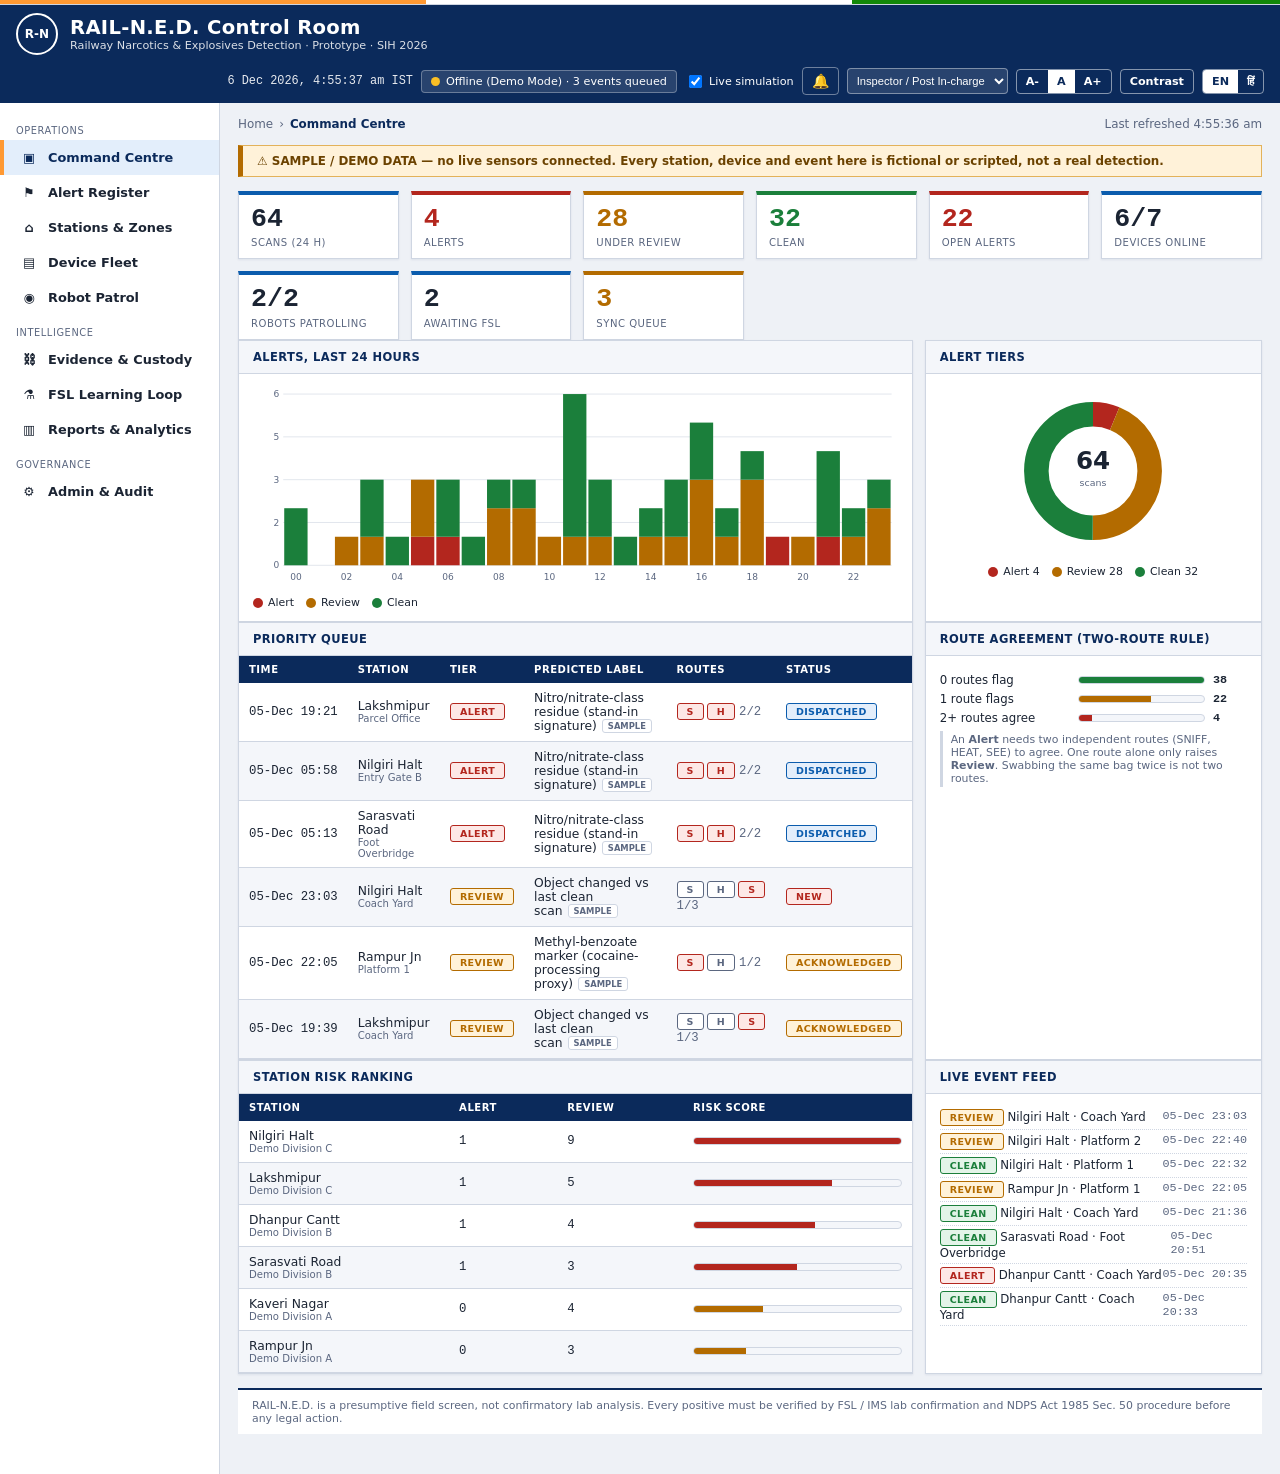
==== commit 42dd7a76: "Dashboard: compact priority-queue table so it fits the panel Co-Authored-By: Claude Sonnet 5.5 <nore" ====
--- a/dashboard/index.html
+++ b/dashboard/index.html
@@ -497,13 +497,12 @@
 const kpi = (n, l, cls = '', d = '') => `<div class="kpi ${cls}"><div class="n mono">${n}</div><div class="l">${esc(T(l))}</div>${d ? `<div class="d muted">${d}</div>` : ''}</div>`;
 const panel = (title, body, { flush = false, extra = '' } = {}) => `<section class="panel"><div class="panel-head">${esc(T(title))}${extra}</div><div class="panel-body ${flush ? 'flush' : ''}">${body}</div></section>`;
 
-function eventRows(list, { limit = 100 } = {}) {
+function eventRows(list, { limit = 100, compact = false } = {}) {
   return list.slice(0, limit).map((e) => `<tr class="clickable" tabindex="0" data-open="${e.id}">
-    <td class="mono">${fmtShort(e.time)}</td><td>${esc(stName(e.station))}</td><td>${esc(T(e.zone))}</td><td>${tierPill(e.tier)}</td>
-    <td>${esc(T(e.label))}<span class="tag">${T('SAMPLE')}</span></td><td>${routeChips(e)}</td><td class="mono">${pct(e.confidence)}</td>
-    <td class="mono">${e.deviceId}</td><td>${statusPill(e.status)}</td></tr>`).join('');
-}
-const eventHead = () => `<tr>${['Time', 'Station', 'Zone', 'Tier', 'Predicted Label', 'Routes', 'Confidence', 'Device', 'Status'].map((h) => `<th>${esc(T(h))}</th>`).join('')}</tr>`;
+    <td class="mono">${fmtShort(e.time)}</td><td>${esc(stName(e.station))}${compact ? `<div class="muted" style="font-size:.72rem">${esc(T(e.zone))}</div>` : ''}</td>${compact ? '' : `<td>${esc(T(e.zone))}</td>`}<td>${tierPill(e.tier)}</td>
+    <td>${esc(T(e.label))}<span class="tag">${T('SAMPLE')}</span></td><td>${routeChips(e)}</td>${compact ? '' : `<td class="mono">${pct(e.confidence)}</td><td class="mono">${e.deviceId}</td>`}<td>${statusPill(e.status)}</td></tr>`).join('');
+}
+const eventHead = (compact = false) => `<tr>${['Time', 'Station', ...(compact ? [] : ['Zone']), 'Tier', 'Predicted Label', 'Routes', ...(compact ? [] : ['Confidence', 'Device']), 'Status'].map((h) => `<th>${esc(T(h))}</th>`).join('')}</tr>`;
 
 /* ============================= 1. COMMAND CENTRE ============================= */
 function viewOverview() {
@@ -528,7 +527,7 @@
     ${panel('Alert tiers', donut([{ label: 'Alert', value: by('alert'), color: 'var(--alert)' }, { label: 'Review', value: by('review'), color: 'var(--review)' }, { label: 'Clean', value: by('clean'), color: 'var(--clean)' }], { centre: 'scans' }) + `<div class="legend" style="justify-content:center"><span><i style="background:var(--alert)"></i>${T('Alert')} ${by('alert')}</span><span><i style="background:var(--review)"></i>${T('Review')} ${by('review')}</span><span><i style="background:var(--clean)"></i>${T('Clean')} ${by('clean')}</span></div>`)}
   </div>
   <div class="grid g-main">
-    ${panel('Priority queue', `<div class="tscroll"><table class="tbl"><thead>${eventHead()}</thead><tbody>${eventRows(queue)}</tbody></table></div>${queue.length ? '' : '<p class="muted" style="padding:10px">No open items.</p>'}`, { flush: true })}
+    ${panel('Priority queue', `<div class="tscroll"><table class="tbl"><thead>${eventHead(true)}</thead><tbody>${eventRows(queue, { compact: true })}</tbody></table></div>${queue.length ? '' : '<p class="muted" style="padding:10px">No open items.</p>'}`, { flush: true })}
     ${panel('Route agreement (two-route rule)', hbars([{ label: '0 routes flag', value: agree[0], color: 'var(--clean)' }, { label: '1 route flags', value: agree[1], color: 'var(--review)' }, { label: '2+ routes agree', value: agree[2] + agree[3], color: 'var(--alert)' }]) +
       `<p class="note">An <b>Alert</b> needs two independent routes (SNIFF, HEAT, SEE) to agree. One route alone only raises <b>Review</b>. Swabbing the same bag twice is not two routes.</p>`)}
   </div>
@@ -685,7 +684,7 @@
   const pending = ev.filter((e) => e.status === 'fsl');
   return `<div class="kpis">${kpi(pending.length, 'Awaiting FSL', 'k-review')}${kpi(conf, 'Lab confirmed', 'k-clean')}${kpi(fp, 'False positive')}${kpi(prec === null ? '—' : pct(prec), 'Share of lab-checked flags confirmed')}</div>
   <div class="grid g2">
-    ${panel('Awaiting FSL', `<div class="tscroll"><table class="tbl"><thead>${eventHead()}</thead><tbody>${eventRows(pending, { limit: 8 })}</tbody></table></div>`, { flush: true })}
+    ${panel('Awaiting FSL', `<div class="tscroll"><table class="tbl"><thead>${eventHead(true)}</thead><tbody>${eventRows(pending, { limit: 8, compact: true })}</tbody></table></div>`, { flush: true })}
     ${panel('Model versions', `<div class="tscroll"><table class="tbl" style="min-width:0"><thead><tr><th>Version</th><th>Date</th><th>Trained on</th><th>Status</th></tr></thead><tbody>${MODEL_VERSIONS.map((m) => `<tr><td class="mono">${m.v}</td><td>${m.date}</td><td>${esc(m.data)}</td><td><span class="pill ${m.status === 'deployed' ? 'ok' : 'neutral'}">${m.status}</span></td></tr>`).join('')}</tbody></table></div>`, { flush: true })}</div>
   <div style="height:12px"></div>
   ${panel('Signed update rollout', `<div class="toolbar no-print"><button class="btn" data-act="rollout" ${can('admin') ? '' : 'disabled'}>Simulate signed update rollout</button><span class="muted">${can('admin') ? '' : 'Control Room Supervisor only'}</span></div>
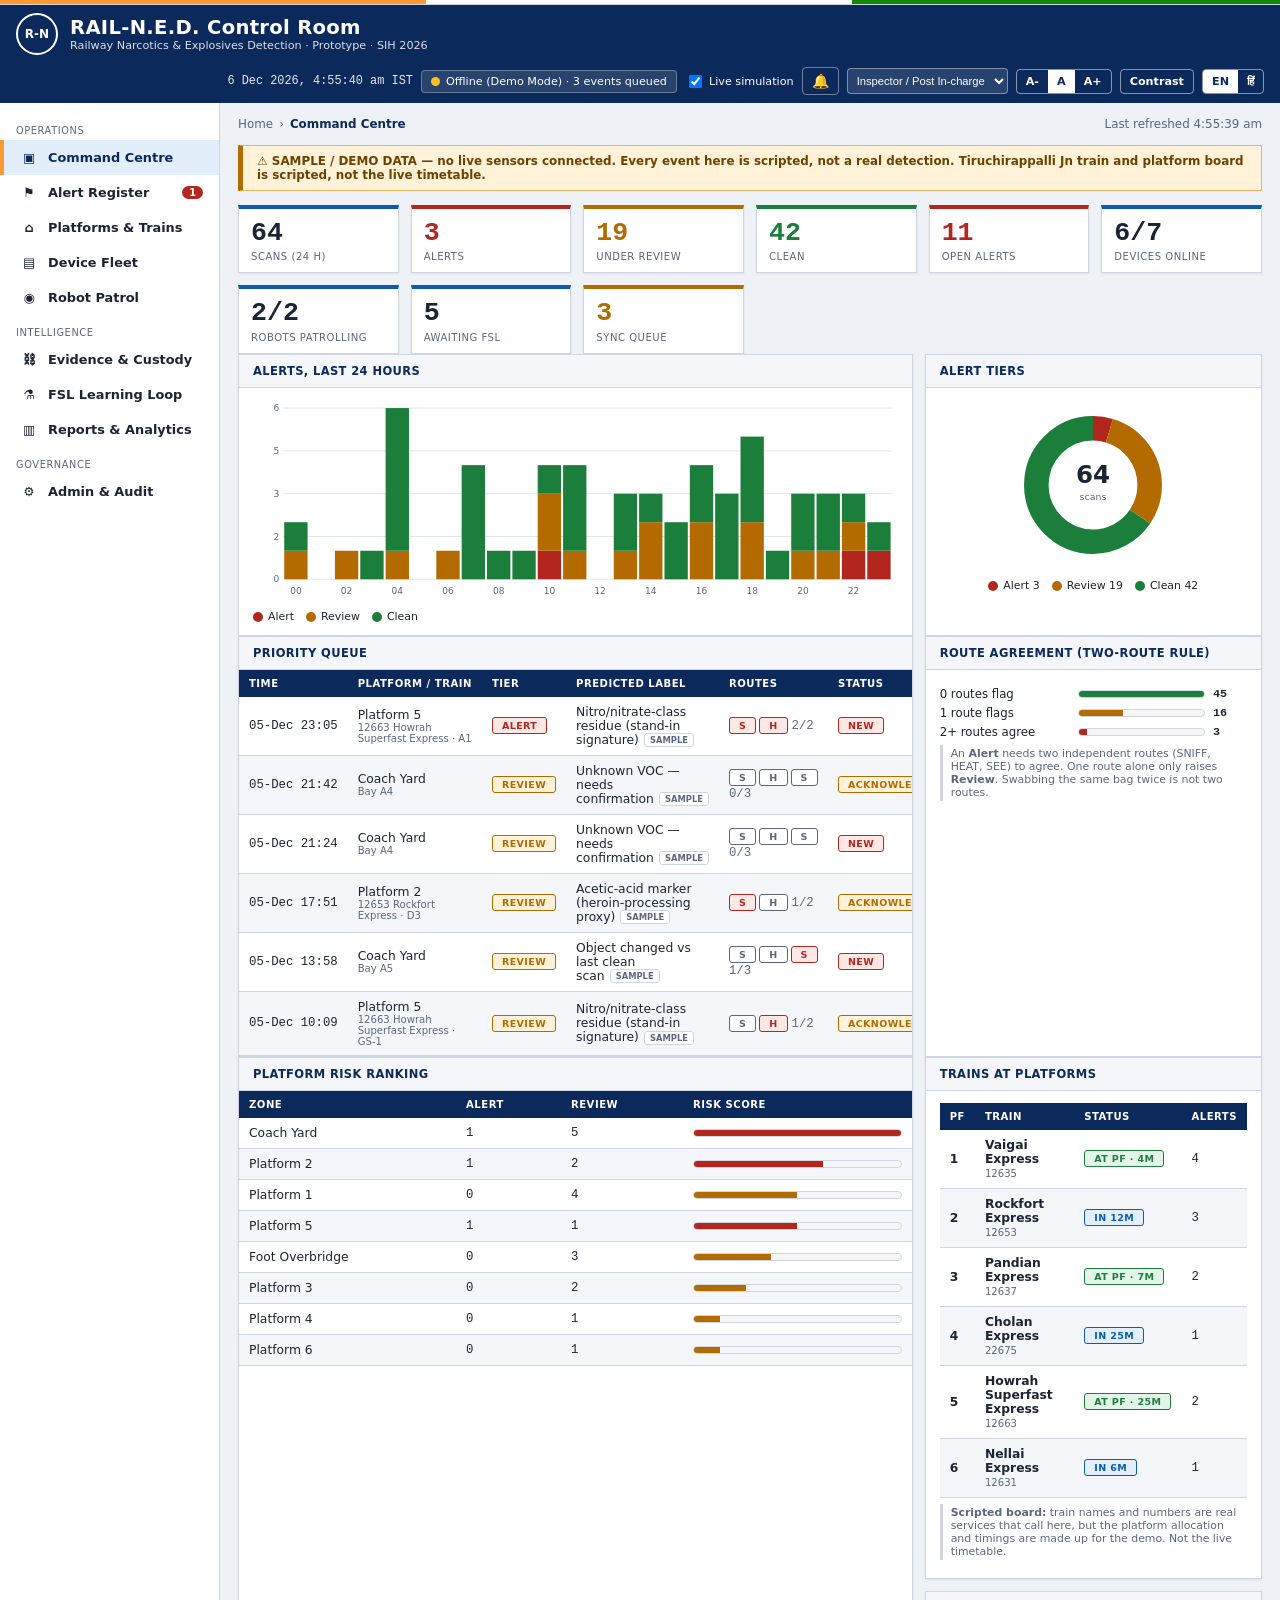
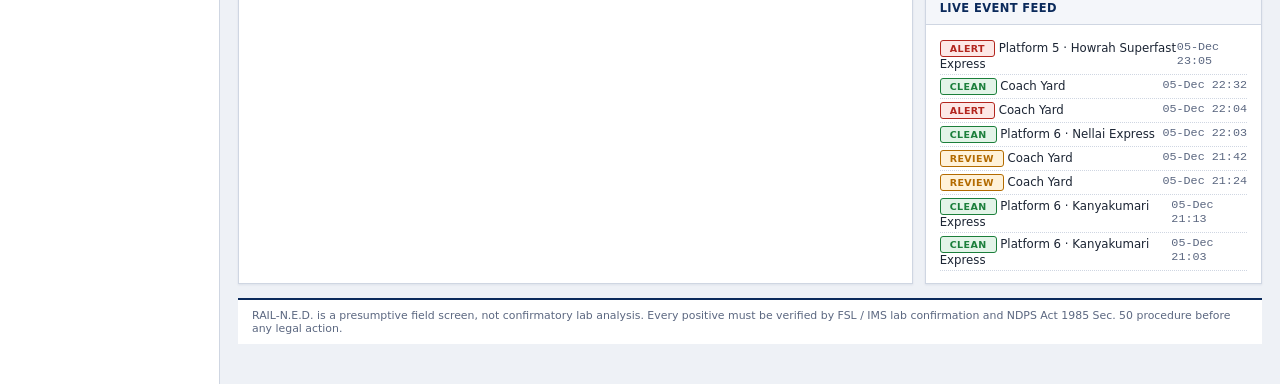
==== commit 03439a91: "Dashboard: Tiruchirappalli Jn only, six platforms, scripted train board Single station (TPJ) with Pl" ====
--- a/dashboard/index.html
+++ b/dashboard/index.html
@@ -172,12 +172,12 @@
   'Railway Narcotics & Explosives Detection · Prototype · SIH 2026': 'रेलवे नशीले पदार्थ एवं विस्फोटक पहचान · प्रोटोटाइप · SIH 2026',
   'Live simulation': 'लाइव सिमुलेशन', 'Contrast': 'कंट्रास्ट', 'Home': 'होम',
   'Online': 'ऑनलाइन', 'Offline (Demo Mode)': 'ऑफ़लाइन (डेमो मोड)', 'events queued': 'इवेंट कतार में',
-  'SAMPLE / DEMO DATA — no live sensors connected. Every station, device and event here is fictional or scripted, not a real detection.':
-    'नमूना / डेमो डेटा — कोई लाइव सेंसर कनेक्ट नहीं है। यहाँ हर स्टेशन, डिवाइस और घटना काल्पनिक या तैयार है, वास्तविक पहचान नहीं।',
+  'SAMPLE / DEMO DATA — no live sensors connected. Every event here is scripted, not a real detection. Tiruchirappalli Jn train and platform board is scripted, not the live timetable.':
+    'नमूना / डेमो डेटा — कोई लाइव सेंसर कनेक्ट नहीं है। यहाँ हर घटना तैयार है, वास्तविक पहचान नहीं। तिरुचिरापल्ली जं. की ट्रेन व प्लेटफ़ॉर्म सूची तैयार है, वास्तविक समय-सारणी नहीं।',
   'RAIL-N.E.D. is a presumptive field screen, not confirmatory lab analysis. Every positive must be verified by FSL / IMS lab confirmation and NDPS Act 1985 Sec. 50 procedure before any legal action.':
     'RAIL-N.E.D. एक प्रारंभिक फ़ील्ड जांच है, पुष्टिकारक प्रयोगशाला विश्लेषण नहीं। किसी भी कानूनी कार्रवाई से पहले हर पॉज़िटिव का FSL / IMS प्रयोगशाला पुष्टि तथा एनडीपीएस अधिनियम 1985 धारा 50 प्रक्रिया से सत्यापन आवश्यक है।',
   // nav
-  'Command Centre': 'कमांड सेंटर', 'Alert Register': 'अलर्ट रजिस्टर', 'Stations & Zones': 'स्टेशन एवं क्षेत्र', 'Device Fleet': 'डिवाइस बेड़ा',
+  'Command Centre': 'कमांड सेंटर', 'Alert Register': 'अलर्ट रजिस्टर', 'Platforms & Trains': 'प्लेटफ़ॉर्म एवं ट्रेनें', 'Platform / Train': 'प्लेटफ़ॉर्म / ट्रेन', 'Platform risk ranking': 'प्लेटफ़ॉर्म जोखिम क्रम', 'Trains at platforms': 'प्लेटफ़ॉर्म पर ट्रेनें', 'Device Fleet': 'डिवाइस बेड़ा',
   'Robot Patrol': 'रोबोट गश्त', 'Evidence & Custody': 'साक्ष्य एवं अभिरक्षा', 'FSL Learning Loop': 'FSL लर्निंग लूप', 'Reports & Analytics': 'रिपोर्ट एवं विश्लेषण', 'Admin & Audit': 'प्रशासन एवं ऑडिट',
   'SAMPLE': 'नमूना', 'Station map': 'स्टेशन मानचित्र', 'Operations': 'संचालन', 'Intelligence': 'इंटेलिजेंस', 'Governance': 'शासन',
   // roles
@@ -200,7 +200,7 @@
   'Generate seizure memo': 'ज़ब्ती ज्ञापन बनाएं', 'Copy to clipboard': 'क्लिपबोर्ड पर कॉपी करें', 'Copied.': 'कॉपी हुआ।', 'Officer ID': 'अधिकारी आईडी', 'Notes': 'टिप्पणियाँ', 'Add note': 'टिप्पणी जोड़ें', 'Coordinates': 'निर्देशांक',
   'Workflow': 'कार्यप्रवाह', 'Your role cannot perform this action.': 'आपकी भूमिका यह कार्य नहीं कर सकती।',
   // zones
-  'Platform 1': 'प्लेटफ़ॉर्म 1', 'Platform 2': 'प्लेटफ़ॉर्म 2', 'Foot Overbridge': 'पैदल ऊपरी पुल', 'Parcel Office': 'पार्सल कार्यालय', 'Entry Gate A': 'प्रवेश द्वार A', 'Entry Gate B': 'प्रवेश द्वार B', 'Coach Yard': 'कोच यार्ड',
+  'Platform 1': 'प्लेटफ़ॉर्म 1', 'Platform 2': 'प्लेटफ़ॉर्म 2', 'Platform 3': 'प्लेटफ़ॉर्म 3', 'Platform 4': 'प्लेटफ़ॉर्म 4', 'Platform 5': 'प्लेटफ़ॉर्म 5', 'Platform 6': 'प्लेटफ़ॉर्म 6', 'Foot Overbridge': 'पैदल ऊपरी पुल', 'Parcel Office': 'पार्सल कार्यालय', 'Entry Gate A': 'प्रवेश द्वार A', 'Entry Gate B': 'प्रवेश द्वार B', 'Coach Yard': 'कोच यार्ड',
   // labels
   'Cannabis (terpene profile match)': 'गांजा (टरपीन प्रोफ़ाइल मिलान)', 'Unknown VOC — needs confirmation': 'अज्ञात VOC — पुष्टि आवश्यक',
   'Acetic-acid marker (heroin-processing proxy)': 'एसिटिक-एसिड मार्कर (हेरोइन-प्रसंस्करण संकेतक)', 'No marker detected': 'कोई मार्कर नहीं मिला',
@@ -221,8 +221,8 @@
 </script>
 <script>
 'use strict';
-/* All data here is FICTIONAL / scripted demo data: fictional stations, scripted events, simulated
-   HEAT curves. Nothing is a real detection and no real station is named. */
+/* All EVENTS here are scripted demo data: scripted detections, simulated HEAT curves and signatures. Nothing is a real
+   detection. The station is Tiruchirappalli Jn but the train-to-platform board is scripted, not the live timetable. */
 
 function mulberry32(seed) {
   return function () { seed |= 0; seed = (seed + 0x6D2B79F5) | 0; let t = Math.imul(seed ^ (seed >>> 15), 1 | seed);
@@ -230,24 +230,41 @@
 }
 
 const STATIONS = [
-  { id: 'RMP', name: 'Rampur Jn', division: 'Demo Division A', lat: 28.64, lon: 77.22, risk: 0.82 },
-  { id: 'KVN', name: 'Kaveri Nagar', division: 'Demo Division A', lat: 12.97, lon: 77.59, risk: 0.64 },
-  { id: 'SRD', name: 'Sarasvati Road', division: 'Demo Division B', lat: 23.02, lon: 72.57, risk: 0.55 },
-  { id: 'DHN', name: 'Dhanpur Cantt', division: 'Demo Division B', lat: 26.85, lon: 80.95, risk: 0.71 },
-  { id: 'LKM', name: 'Lakshmipur', division: 'Demo Division C', lat: 22.57, lon: 88.36, risk: 0.48 },
-  { id: 'NLG', name: 'Nilgiri Halt', division: 'Demo Division C', lat: 11.41, lon: 76.69, risk: 0.22 },
+  { id: 'TPJ', name: 'Tiruchirappalli Jn', code: 'TPJ', division: 'Tiruchirappalli Division, Southern Railway', lat: 10.8155, lon: 78.6874 },
 ];
 
-// Station schematic (shared by the map views). viewBox 0 0 760 380.
+// Schematic of the station (NOT a surveyed plan; platform count and layout are to be verified). viewBox 0 0 760 380.
 const ZONES = {
-  'Platform 1': { x: 130, y: 110, w: 300, h: 34 }, 'Platform 2': { x: 130, y: 210, w: 300, h: 34 },
-  'Foot Overbridge': { x: 330, y: 40, w: 120, h: 26 }, 'Parcel Office': { x: 560, y: 70, w: 140, h: 70 },
-  'Entry Gate A': { x: 40, y: 300, w: 90, h: 40 }, 'Entry Gate B': { x: 640, y: 300, w: 90, h: 40 },
-  'Coach Yard': { x: 200, y: 296, w: 300, h: 48 },
+  'Platform 1': { x: 130, y: 58, w: 430, h: 26 }, 'Platform 2': { x: 130, y: 98, w: 430, h: 26 }, 'Platform 3': { x: 130, y: 138, w: 430, h: 26 },
+  'Platform 4': { x: 130, y: 178, w: 430, h: 26 }, 'Platform 5': { x: 130, y: 218, w: 430, h: 26 }, 'Platform 6': { x: 130, y: 258, w: 430, h: 26 },
+  'Foot Overbridge': { x: 585, y: 100, w: 130, h: 30 }, 'Parcel Office': { x: 20, y: 40, w: 90, h: 50 },
+  'Entry Gate A': { x: 20, y: 120, w: 90, h: 40 }, 'Entry Gate B': { x: 20, y: 190, w: 90, h: 40 },
+  'Coach Yard': { x: 140, y: 312, w: 410, h: 44 },
 };
-const NOGO_25KV = [{ x: 520, y: 270, w: 100, h: 90 }, { x: 40, y: 150, w: 70, h: 120 }];
-const PATROL_PATH = [[215, 276], [485, 276], [485, 262], [215, 262]];       // closed loop along Platform 2 / Coach Yard edge
-const DOCK = { x: 215, y: 276 };
+const NOGO_25KV = [{ x: 590, y: 200, w: 140, h: 150 }, { x: 20, y: 260, w: 90, h: 100 }];
+const PATROL_PATH = [[130, 300], [560, 300], [560, 362], [130, 362]];     // loop around the coach yard
+const DOCK = { x: 130, y: 300 };
+
+// Train board: SCRIPTED. Names/numbers are real services that call at Tiruchirappalli Jn, but which platform each one
+// uses and when is made up for the demo -- it is not the live timetable. arrMin = minutes from "now" to arrival.
+const TRAINS = [
+  { no: '12635/36', name: 'Vaigai Express', route: 'Chennai Egmore ⇄ Madurai', platform: 1, arrMin: -8, dwell: 12 },
+  { no: '12605/06', name: 'Pallavan Express', route: 'Chennai Egmore ⇄ Karaikudi', platform: 1, arrMin: 55, dwell: 10 },
+  { no: '12653/54', name: 'Rockfort Express', route: 'Chennai Egmore ⇄ Tiruchirappalli', platform: 2, arrMin: 12, dwell: 15 },
+  { no: '12637/38', name: 'Pandian Express', route: 'Chennai Egmore ⇄ Madurai', platform: 3, arrMin: -3, dwell: 10 },
+  { no: '22675/76', name: 'Cholan Express', route: 'Chennai Egmore ⇄ Tiruchirappalli', platform: 4, arrMin: 25, dwell: 20 },
+  { no: '12663/64', name: 'Howrah Superfast Express', route: 'Howrah ⇄ Tiruchirappalli', platform: 5, arrMin: -20, dwell: 45 },
+  { no: '12631/32', name: 'Nellai Express', route: 'Chennai Egmore ⇄ Tirunelveli', platform: 6, arrMin: 6, dwell: 10 },
+  { no: '12633/34', name: 'Kanyakumari Express', route: 'Chennai Egmore ⇄ Kanyakumari', platform: 6, arrMin: 70, dwell: 10 },
+];
+function trainState(t, nowMs = Date.now()) {
+  const arr = nowMs + t.arrMin * 60000, dep = arr + t.dwell * 60000;
+  if (nowMs < arr) return { k: 'arriving', arr, dep, text: 'Arriving in ' + Math.max(1, Math.round((arr - nowMs) / 60000)) + ' min' };
+  if (nowMs <= dep) return { k: 'at', arr, dep, text: 'On platform, departs in ' + Math.max(1, Math.round((dep - nowMs) / 60000)) + ' min' };
+  return { k: 'left', arr, dep, text: 'Departed' };
+}
+const platformTrains = (n) => TRAINS.filter((t) => t.platform === n);
+const currentTrain = (n) => { const l = platformTrains(n), now = Date.now(); return l.find((t) => trainState(t, now).k === 'at') || l.find((t) => trainState(t, now).k === 'arriving') || l[0]; };
 
 const ROLES = {
   constable: { name: 'RPF Constable', can: ['ack', 'note', 'memo'] },
@@ -271,13 +288,13 @@
 };
 
 const DEVICES = [
-  { id: 'handheld-01', type: 'handheld', station: 'RMP', battery: 86, online: true, syncMin: 1, fw: 'v0.3.1', model: 'rf-v0.1 (synthetic)', heater: 'OK', mq: 'warmed up', no2: 'OK', bake: '12 min ago' },
-  { id: 'handheld-02', type: 'handheld', station: 'RMP', battery: 54, online: true, syncMin: 3, fw: 'v0.3.1', model: 'rf-v0.1 (synthetic)', heater: 'OK', mq: 'warmed up', no2: 'OK', bake: '40 min ago' },
-  { id: 'handheld-03', type: 'handheld', station: 'KVN', battery: 31, online: true, syncMin: 7, fw: 'v0.3.0', model: 'rf-v0.1 (synthetic)', heater: 'OK', mq: 'warming (2 min)', no2: 'OK', bake: '1 h ago' },
-  { id: 'handheld-04', type: 'handheld', station: 'DHN', battery: 12, online: false, syncMin: 190, fw: 'v0.3.0', model: 'rf-v0.1 (synthetic)', heater: 'OFF', mq: 'idle', no2: 'baseline drift', bake: '5 h ago' },
-  { id: 'handheld-05', type: 'handheld', station: 'SRD', battery: 77, online: true, syncMin: 2, fw: 'v0.3.1', model: 'rf-v0.1 (synthetic)', heater: 'OK', mq: 'warmed up', no2: 'OK', bake: '25 min ago' },
-  { id: 'quadruped-01', type: 'quadruped', station: 'RMP', battery: 68, online: true, syncMin: 1, fw: 'v0.2.4', model: 'rf-v0.1 (synthetic)', heater: 'OK', mq: 'warmed up', no2: 'OK', bake: '18 min ago' },
-  { id: 'quadruped-02', type: 'quadruped', station: 'DHN', battery: 92, online: true, syncMin: 4, fw: 'v0.2.4', model: 'rf-v0.1 (synthetic)', heater: 'OK', mq: 'warmed up', no2: 'OK', bake: '50 min ago' },
+  { id: 'handheld-01', type: 'handheld', station: 'TPJ', battery: 86, online: true, syncMin: 1, fw: 'v0.3.1', model: 'rf-v0.1 (synthetic)', heater: 'OK', mq: 'warmed up', no2: 'OK', bake: '12 min ago' },
+  { id: 'handheld-02', type: 'handheld', station: 'TPJ', battery: 54, online: true, syncMin: 3, fw: 'v0.3.1', model: 'rf-v0.1 (synthetic)', heater: 'OK', mq: 'warmed up', no2: 'OK', bake: '40 min ago' },
+  { id: 'handheld-03', type: 'handheld', station: 'TPJ', battery: 31, online: true, syncMin: 7, fw: 'v0.3.0', model: 'rf-v0.1 (synthetic)', heater: 'OK', mq: 'warming (2 min)', no2: 'OK', bake: '1 h ago' },
+  { id: 'handheld-04', type: 'handheld', station: 'TPJ', battery: 12, online: false, syncMin: 190, fw: 'v0.3.0', model: 'rf-v0.1 (synthetic)', heater: 'OFF', mq: 'idle', no2: 'baseline drift', bake: '5 h ago' },
+  { id: 'handheld-05', type: 'handheld', station: 'TPJ', battery: 77, online: true, syncMin: 2, fw: 'v0.3.1', model: 'rf-v0.1 (synthetic)', heater: 'OK', mq: 'warmed up', no2: 'OK', bake: '25 min ago' },
+  { id: 'quadruped-01', type: 'quadruped', station: 'TPJ', battery: 68, online: true, syncMin: 1, fw: 'v0.2.4', model: 'rf-v0.1 (synthetic)', heater: 'OK', mq: 'warmed up', no2: 'OK', bake: '18 min ago' },
+  { id: 'quadruped-02', type: 'quadruped', station: 'TPJ', battery: 92, online: true, syncMin: 4, fw: 'v0.2.4', model: 'rf-v0.1 (synthetic)', heater: 'OK', mq: 'warmed up', no2: 'OK', bake: '50 min ago' },
 ];
 
 const COACH_SEGMENTS = [
@@ -337,11 +354,15 @@
 /* ---- event generation ---- */
 let EVT_SEQ = 0;
 function makeEvent(rng, time) {
-  const station = STATIONS[Math.floor(rng() * STATIONS.length)];
-  const dev = DEVICES.filter((d) => d.station === station.id);
-  const device = (dev.length ? dev : DEVICES)[Math.floor(rng() * (dev.length || DEVICES.length))];
-  const zoneNames = Object.keys(ZONES);
-  const zone = device.type === 'quadruped' && rng() < 0.7 ? 'Coach Yard' : zoneNames[Math.floor(rng() * zoneNames.length)];
+  const station = STATIONS[0];
+  const device = DEVICES[Math.floor(rng() * DEVICES.length)];
+  const platforms = ['Platform 1', 'Platform 2', 'Platform 3', 'Platform 4', 'Platform 5', 'Platform 6'];
+  const others = ['Foot Overbridge', 'Parcel Office', 'Entry Gate A', 'Entry Gate B', 'Coach Yard'];
+  const zone = device.type === 'quadruped' && rng() < 0.7 ? 'Coach Yard'
+    : rng() < 0.72 ? platforms[Math.floor(rng() * platforms.length)] : others[Math.floor(rng() * others.length)];
+  const pm = /^Platform (\d)$/.exec(zone), tl = pm ? platformTrains(+pm[1]) : [];
+  const tr = tl.length ? tl[Math.floor(rng() * tl.length)] : null;
+  const coach = tr ? ['S1', 'S4', 'S7', 'B2', 'A1', 'D3', 'GS-1', 'GS-2'][Math.floor(rng() * 8)] : (zone === 'Coach Yard' ? 'Bay A' + (1 + Math.floor(rng() * 5)) : null);
   const r = rng();
   let scn = r < 0.60 ? 'clean' : r < 0.78 ? 'sniff_only' : r < 0.86 ? 'unknown' : r < 0.93 ? 'heat_only' : 'two_route';
   if (device.type === 'quadruped' && scn === 'sniff_only') scn = 'see_only';
@@ -365,6 +386,7 @@
   const jit = () => (rng() - 0.5) * 0.004;
   return {
     id: 'EVT-' + String(++EVT_SEQ).padStart(4, '0'), time: new Date(time).toISOString(), station: station.id, zone, deviceId: device.id,
+    train: tr ? { no: tr.no, name: tr.name } : null, coach,
     tier: fused.tier, agree: fused.agree, label, confidence: +conf.toFixed(3), scenario: scn,
     routes: { sniff, heat, see, seeChecked: device.type === 'quadruped' },
     lat: +(station.lat + jit()).toFixed(4), lon: +(station.lon + jit()).toFixed(4),
@@ -459,7 +481,9 @@
   NOGO_25KV.forEach((n) => { s += `<rect x="${n.x}" y="${n.y}" width="${n.w}" height="${n.h}" fill="url(#hatch)" stroke="var(--alert)" stroke-dasharray="4 3"/>`; });
   for (const [name, z] of Object.entries(ZONES)) {
     s += `<rect x="${z.x}" y="${z.y}" width="${z.w}" height="${z.h}" rx="3" fill="${name === highlight ? 'var(--accent-soft)' : 'var(--surface)'}" stroke="var(--navy)" stroke-width="1.2"/>`;
-    s += `<text x="${z.x + z.w / 2}" y="${z.y + z.h / 2 + 4}" font-size="11" font-weight="600" fill="var(--navy)" text-anchor="middle">${esc(RN.T(name))}</text>`;
+    const pm = /^Platform (\d)$/.exec(name), tr = pm ? currentTrain(+pm[1]) : null;
+    if (tr) { s += `<text x="${z.x + 8}" y="${z.y + z.h / 2 + 4}" font-size="11" font-weight="700" fill="var(--navy)">${esc(RN.T(name).replace('Platform ', 'P'))}</text><text x="${z.x + z.w - 8}" y="${z.y + z.h / 2 + 4}" font-size="10" fill="var(--ink-dim)" text-anchor="end">${esc(tr.no.split('/')[0] + ' ' + tr.name)}</text>`; }
+    else s += `<text x="${z.x + z.w / 2}" y="${z.y + z.h / 2 + 4}" font-size="11" font-weight="600" fill="var(--navy)" text-anchor="middle">${esc(RN.T(name))}</text>`;
   }
   return s;
 }
@@ -497,12 +521,13 @@
 const kpi = (n, l, cls = '', d = '') => `<div class="kpi ${cls}"><div class="n mono">${n}</div><div class="l">${esc(T(l))}</div>${d ? `<div class="d muted">${d}</div>` : ''}</div>`;
 const panel = (title, body, { flush = false, extra = '' } = {}) => `<section class="panel"><div class="panel-head">${esc(T(title))}${extra}</div><div class="panel-body ${flush ? 'flush' : ''}">${body}</div></section>`;
 
+const locCell = (e) => `${esc(T(e.zone))}${e.train ? `<div class="muted" style="font-size:.72rem">${esc(e.train.no.split('/')[0])} ${esc(e.train.name)}${e.coach ? ' · ' + esc(e.coach) : ''}</div>` : e.coach ? `<div class="muted" style="font-size:.72rem">${esc(e.coach)}</div>` : ''}`;
 function eventRows(list, { limit = 100, compact = false } = {}) {
   return list.slice(0, limit).map((e) => `<tr class="clickable" tabindex="0" data-open="${e.id}">
-    <td class="mono">${fmtShort(e.time)}</td><td>${esc(stName(e.station))}${compact ? `<div class="muted" style="font-size:.72rem">${esc(T(e.zone))}</div>` : ''}</td>${compact ? '' : `<td>${esc(T(e.zone))}</td>`}<td>${tierPill(e.tier)}</td>
+    <td class="mono">${fmtShort(e.time)}</td><td>${locCell(e)}</td><td>${tierPill(e.tier)}</td>
     <td>${esc(T(e.label))}<span class="tag">${T('SAMPLE')}</span></td><td>${routeChips(e)}</td>${compact ? '' : `<td class="mono">${pct(e.confidence)}</td><td class="mono">${e.deviceId}</td>`}<td>${statusPill(e.status)}</td></tr>`).join('');
 }
-const eventHead = (compact = false) => `<tr>${['Time', 'Station', ...(compact ? [] : ['Zone']), 'Tier', 'Predicted Label', 'Routes', ...(compact ? [] : ['Confidence', 'Device']), 'Status'].map((h) => `<th>${esc(T(h))}</th>`).join('')}</tr>`;
+const eventHead = (compact = false) => `<tr>${['Time', 'Platform / Train', 'Tier', 'Predicted Label', 'Routes', ...(compact ? [] : ['Confidence', 'Device']), 'Status'].map((h) => `<th>${esc(T(h))}</th>`).join('')}</tr>`;
 
 /* ============================= 1. COMMAND CENTRE ============================= */
 function viewOverview() {
@@ -510,7 +535,7 @@
   const hours = [...Array(24)].map((_, i) => { const d = new Date(Date.now() - (23 - i) * 3.6e6); return d.getHours(); });
   const bucket = (tier) => { const out = Array(24).fill(0); ev.forEach((e) => { const age = Math.floor((Date.now() - new Date(e.time)) / 3.6e6); if (age < 24 && e.tier === tier) out[23 - age]++; }); return out; };
   const online = DEVICES.filter((d) => d.online).length, patrolling = S.robots.filter((r) => r.mode === 'patrolling').length;
-  const risk = STATIONS.map((s) => { const l = ev.filter((e) => e.station === s.id); return { s, a: l.filter((e) => e.tier === 'alert').length, r: l.filter((e) => e.tier === 'review').length }; })
+  const risk = Object.keys(ZONES).map((z) => { const l = ev.filter((e) => e.zone === z); return { z, a: l.filter((e) => e.tier === 'alert').length, r: l.filter((e) => e.tier === 'review').length }; })
     .map((x) => ({ ...x, score: x.a * 3 + x.r })).sort((a, b) => b.score - a.score);
   const maxScore = Math.max(1, risk[0].score);
   const agree = [0, 1, 2, 3].map((k) => ev.filter((e) => e.agree === k).length);
@@ -532,20 +557,20 @@
       `<p class="note">An <b>Alert</b> needs two independent routes (SNIFF, HEAT, SEE) to agree. One route alone only raises <b>Review</b>. Swabbing the same bag twice is not two routes.</p>`)}
   </div>
   <div class="grid g-main">
-    ${panel('Station risk ranking', `<div class="tscroll"><table class="tbl"><thead><tr><th>${T('Station')}</th><th>${T('Alert')}</th><th>${T('Review')}</th><th style="width:34%">Risk score</th></tr></thead><tbody>${risk.map((x) => `<tr class="clickable" tabindex="0" data-station="${x.s.id}"><td>${esc(x.s.name)}<div class="muted" style="font-size:.72rem">${esc(x.s.division)}</div></td><td class="mono">${x.a}</td><td class="mono">${x.r}</td><td><div class="bar"><i style="width:${(x.score / maxScore) * 100}%;background:${x.a ? 'var(--alert)' : 'var(--review)'}"></i></div></td></tr>`).join('')}</tbody></table></div>`, { flush: true })}
-    ${panel('Live event feed', `<div id="liveFeed">${liveFeed()}</div>`)}
+    ${panel('Platform risk ranking', `<div class="tscroll"><table class="tbl"><thead><tr><th>${T('Zone')}</th><th>${T('Alert')}</th><th>${T('Review')}</th><th style="width:34%">Risk score</th></tr></thead><tbody>${risk.slice(0, 8).map((x) => `<tr class="clickable" tabindex="0" data-zonefilter="${esc(x.z)}"><td>${esc(T(x.z))}</td><td class="mono">${x.a}</td><td class="mono">${x.r}</td><td><div class="bar"><i style="width:${(x.score / maxScore) * 100}%;background:${x.a ? 'var(--alert)' : 'var(--review)'}"></i></div></td></tr>`).join('')}</tbody></table></div>`, { flush: true })}
+    <div>${panel('Trains at platforms', trainBoard(true))}<div style="height:12px"></div>${panel('Live event feed', `<div id="liveFeed">${liveFeed()}</div>`)}</div>
   </div>`;
 }
 function liveFeed() {
-  return S.events.slice(0, 8).map((e) => `<div class="stat" style="cursor:pointer" data-open="${e.id}"><span>${tierPill(e.tier)} ${esc(stName(e.station))} · ${esc(T(e.zone))}</span><span class="mono muted">${fmtShort(e.time)}</span></div>`).join('');
+  return S.events.slice(0, 8).map((e) => `<div class="stat" style="cursor:pointer" data-open="${e.id}"><span>${tierPill(e.tier)} ${esc(T(e.zone))}${e.train ? ' · ' + esc(e.train.name) : ''}</span><span class="mono muted">${fmtShort(e.time)}</span></div>`).join('');
 }
 
 /* ============================= 2. ALERT REGISTER ============================= */
 function filteredEvents() {
   const f = S.filters, q = f.q.trim().toLowerCase();
-  return S.events.filter((e) => (!f.tier || e.tier === f.tier) && (!f.station || e.station === f.station) && (!f.status || e.status === f.status)
+  return S.events.filter((e) => (!f.tier || e.tier === f.tier) && (!f.zone || e.zone === f.zone) && (!f.status || e.status === f.status)
     && (!f.route || (f.route === 'sniff' ? e.routes.sniff !== 'clean' : f.route === 'heat' ? e.routes.heat === 'nitro_class' : e.routes.see))
-    && (!q || (e.id + ' ' + e.label + ' ' + e.zone + ' ' + e.deviceId + ' ' + stName(e.station) + ' ' + e.officer).toLowerCase().includes(q)));
+    && (!q || (e.id + ' ' + e.label + ' ' + e.zone + ' ' + e.deviceId + ' ' + (e.train ? e.train.name + ' ' + e.train.no : '') + ' ' + (e.coach || '') + ' ' + e.officer).toLowerCase().includes(q)));
 }
 function viewAlerts() {
   const f = S.filters, opt = (v, l, cur) => `<option value="${v}" ${cur === v ? 'selected' : ''}>${esc(l)}</option>`;
@@ -554,7 +579,7 @@
     <div class="toolbar no-print">
       <input data-filter="q" placeholder="${T('Search')}…" value="${esc(f.q)}" aria-label="${T('Search')}">
       <select data-filter="tier" aria-label="${T('Tier')}">${opt('', T('All') + ' · ' + T('Tier'), f.tier)}${['alert', 'review', 'clean'].map((t) => opt(t, T(t[0].toUpperCase() + t.slice(1)), f.tier)).join('')}</select>
-      <select data-filter="station" aria-label="${T('Station')}">${opt('', T('All') + ' · ' + T('Station'), f.station)}${STATIONS.map((s) => opt(s.id, s.name, f.station)).join('')}</select>
+      <select data-filter="zone" aria-label="${T('Zone')}">${opt('', T('All') + ' · ' + T('Zone'), f.zone)}${Object.keys(ZONES).map((z) => opt(z, T(z), f.zone)).join('')}</select>
       <select data-filter="status" aria-label="${T('Status')}">${opt('', T('All') + ' · ' + T('Status'), f.status)}${Object.keys(STATUS).map((k) => opt(k, T(STATUS[k].text), f.status)).join('')}</select>
       <select data-filter="route" aria-label="${T('Routes')}">${opt('', T('All') + ' · ' + T('Routes'), f.route)}${opt('sniff', 'SNIFF flagged', f.route)}${opt('heat', 'HEAT flagged', f.route)}${opt('see', 'SEE flagged', f.route)}</select>
       <button class="btn ghost" data-act="resetFilters">${T('Reset filters')}</button><span class="grow"></span>
@@ -586,13 +611,13 @@
   const heatBand = [150, 230, 'expected band'];
   const route = (name, on, body) => `<div class="route ${on ? 'flag' : ''}"><h4>${T(name)} ${on ? '<span class="pill bad">flagged</span>' : '<span class="pill ok">clear</span>'}</h4><div style="font-size:.84rem;margin-top:4px">${body}</div></div>`;
   const wfIdx = WORKFLOW.findIndex((w) => w[0] === e.status);
-  const tl = [[e.time, `Scan by ${e.deviceId} at ${stName(e.station)} · ${T(e.zone)}`], [e.time, 'Routes evaluated: ' + e.agree + ' flagged → tier ' + e.tier.toUpperCase()]]
+  const tl = [[e.time, `Scan by ${e.deviceId} at ${stName(e.station)} · ${T(e.zone)}${e.train ? ' · ' + e.train.name : ''}`], [e.time, 'Routes evaluated: ' + e.agree + ' flagged → tier ' + e.tier.toUpperCase()]]
     .concat(e.ackAt ? [[e.ackAt, 'Acknowledged by control room']] : []).concat(e.notes.map((n) => [n.t, `${n.who}: ${n.text}`]));
   document.getElementById('overlay').innerHTML = `<div class="detail" role="dialog" aria-modal="true" aria-label="${T('Event Detail')}">
     <div class="dh"><div><h2>${T('Event Detail')} · <span class="mono">${e.id}</span> <span class="tag">${T('SAMPLE')}</span></h2><div style="margin-top:6px">${tierPill(e.tier)} ${statusPill(e.status)} <span class="pill neutral">${e.agree}/${e.routes.seeChecked ? 3 : 2} ${T('routes agree')}</span></div></div>
       <button class="btn ghost" data-act="closeDetail">${T('Close')}</button></div>
     <dl class="kv">
-      <dt>${T('Time')}</dt><dd class="mono">${fmtFull(e.time)}</dd><dt>${T('Station')}</dt><dd>${esc(stName(e.station))}</dd><dt>${T('Zone')}</dt><dd>${esc(T(e.zone))}</dd>
+      <dt>${T('Time')}</dt><dd class="mono">${fmtFull(e.time)}</dd><dt>${T('Station')}</dt><dd>${esc(stName(e.station))}</dd><dt>${T('Zone')}</dt><dd>${esc(T(e.zone))}</dd><dt>Train</dt><dd>${e.train ? esc(e.train.no + ' ' + e.train.name) + ' <span class="tag">SCRIPTED</span>' : '—'}</dd><dt>Coach / bay</dt><dd>${esc(e.coach || '—')}</dd>
       <dt>${T('Device')}</dt><dd class="mono">${e.deviceId}</dd><dt>${T('Coordinates')}</dt><dd class="mono">${e.lat.toFixed(4)}, ${e.lon.toFixed(4)}</dd>
       <dt>${T('Predicted Label')}</dt><dd>${esc(T(e.label))}</dd><dt>${T('Confidence')}</dt><dd class="mono">${pct(e.confidence)}</dd><dt>${T('Officer')}</dt><dd class="mono">${e.officer}</dd></dl>
     <div><h3>${T('Three routes')}</h3><div class="routes">
@@ -613,29 +638,38 @@
   S.sel = id; S.selChainOk = ok;
 }
 function buildMemo(e, ok) {
-  return ['---- DETECTION / SEIZURE MEMORANDUM (DEMO) ----', `Generated: ${fmtFull(Date.now())}`, `Event ID: ${e.id}`, `Station / Zone: ${stName(e.station)} / ${e.zone}`, `Device: ${e.deviceId}`,
+  return ['---- DETECTION / SEIZURE MEMORANDUM (DEMO) ----', `Generated: ${fmtFull(Date.now())}`, `Event ID: ${e.id}`, `Station / Zone: ${stName(e.station)} / ${e.zone}`, `Train / coach (scripted demo): ${e.train ? e.train.no + ' ' + e.train.name : '-'} / ${e.coach || '-'}`, `Device: ${e.deviceId}`,
     `GPS: ${e.lat.toFixed(4)}, ${e.lon.toFixed(4)}`, `Tier: ${e.tier.toUpperCase()}   Routes agreeing: ${e.agree}`, `Routes: SNIFF=${e.routes.sniff} HEAT=${e.routes.heat} SEE=${e.routes.see ? 'changed' : 'clear'}`,
     `Predicted class: ${e.label}   Confidence: ${pct(e.confidence)}`, `Record chain: ${ok ? 'VALID' : 'BROKEN - DO NOT RELY ON THIS RECORD'}`, `Device signature (SIMULATED): ${e.sig}`, '',
     'NDPS Act 1985 / BNSS preliminary field report', `Officer ID: ${e.officer}`, 'Witnesses present: ____   Video recorded (Y/N): ___', 'Sample retained for FSL: ___   FSL ref: __________', '',
     'NOTE: presumptive field screen only. Must be confirmed by FSL / IMS lab analysis', 'and NDPS Act Sec. 50 procedure before any legal action.', '---- DEMO MEMO - SAMPLE DATA, NOT A REAL SEIZURE ----'].join('\n');
 }
 
-/* ============================= 3. STATIONS & ZONES ============================= */
+/* ============================= 3. PLATFORMS & TRAINS ============================= */
+function trainBoard(compact = false) {
+  const now = Date.now();
+  const rows = [1, 2, 3, 4, 5, 6].map((n) => {
+    const t = currentTrain(n), st = trainState(t, now), cnt = S.events.filter((e) => e.zone === 'Platform ' + n && e.tier !== 'clean').length;
+    return `<tr class="clickable" tabindex="0" data-zonefilter="Platform ${n}"><td><b>${n}</b></td><td><b>${esc(t.name)}</b>${compact ? ` <span class="muted" style="font-size:.72rem">${esc(t.no.split('/')[0])}</span>` : `<div class="muted" style="font-size:.72rem">${esc(t.no)} · ${esc(t.route)}</div>`}</td>${compact ? '' : `<td class="mono">${fmtShort(st.arr).slice(-5)} → ${fmtShort(st.dep).slice(-5)}</td>`}<td><span class="pill ${st.k === 'at' ? 'ok' : st.k === 'arriving' ? 'info' : 'neutral'}">${esc(compact ? st.text.replace('Arriving in ', 'In ').replace('On platform, departs in ', 'At PF · ').replace(' min', 'm') : st.text)}</span></td><td class="mono">${cnt}</td></tr>`;
+  }).join('');
+  return `<div class="tscroll"><table class="tbl" style="min-width:0"><thead><tr><th>PF</th><th>Train</th>${compact ? '' : '<th>Arr → Dep</th>'}<th>Status</th><th>${T('Alerts')}</th></tr></thead><tbody>${rows}</tbody></table></div><p class="note"><b>Scripted board:</b> train names and numbers are real services that call here, but the platform allocation and timings are made up for the demo. Not the live timetable.</p>`;
+}
 function viewStations() {
-  const st = STATIONS.find((s) => s.id === S.stationSel) || STATIONS[0];
-  const list = S.events.filter((e) => e.station === st.id);
-  const zrows = Object.keys(ZONES).map((z) => { const l = list.filter((e) => e.zone === z); return `<tr><td>${esc(T(z))}</td><td class="mono">${l.length}</td><td class="mono">${l.filter((e) => e.tier === 'alert').length}</td><td class="mono">${l.filter((e) => e.tier === 'review').length}</td>
-    <td><input type="range" min="0.5" max="0.95" step="0.05" value="${S.thresholds[z]}" data-thr="${z}" ${can('admin') ? '' : 'disabled'} aria-label="${esc(z)} threshold"> <b class="mono">${S.thresholds[z].toFixed(2)}</b></td></tr>`; }).join('');
+  const list = S.events;
+  const zrows = Object.keys(ZONES).map((z) => { const l = list.filter((e) => e.zone === z); return `<tr class="clickable" tabindex="0" data-zonefilter="${esc(z)}"><td>${esc(T(z))}</td><td class="mono">${l.length}</td><td class="mono">${l.filter((e) => e.tier === 'alert').length}</td><td class="mono">${l.filter((e) => e.tier === 'review').length}</td>
+    <td><input type="range" min="0.5" max="0.95" step="0.05" value="${S.thresholds[z]}" data-thr="${z}" ${can('admin') ? '' : 'disabled'} aria-label="${esc(z)} threshold" onclick="event.stopPropagation()"> <b class="mono">${S.thresholds[z].toFixed(2)}</b></td></tr>`; }).join('');
   return `<div class="grid g-main">
-    ${panel('Stations & Zones', `<div class="chips" style="margin-bottom:10px">${STATIONS.map((s) => `<span class="chip ${s.id === st.id ? 'on' : ''}" data-station="${s.id}" tabindex="0">${esc(s.name)}</span>`).join('')}</div>
-      <div class="maphold">${stationMap({ events: list.slice(0, 40), robots: S.robots.filter((r) => r.station === st.id), showPath: st.id === 'RMP' })}</div>
+    ${panel('Platforms & Trains', `<div class="maphold">${stationMap({ events: list.slice(0, 40), robots: S.robots, showPath: true })}</div>
       <div class="legend"><span><i style="background:var(--clean)"></i>${T('Clean')}</span><span><i style="background:var(--review)"></i>${T('Review')}</span><span><i style="background:var(--alert)"></i>${T('Alert')}</span><span><i style="background:var(--navy)"></i>Robot</span></div>
-      <p class="note">Schematic layout, not a surveyed map. Dots above a zone are the station's most recent events.</p>`)}
-    <div>${panel(st.name, `<dl class="kv"><dt>Division</dt><dd>${esc(st.division)}</dd><dt>Station code</dt><dd class="mono">${st.id}</dd><dt>Events (24 h)</dt><dd class="mono">${list.length}</dd><dt>Open alerts</dt><dd class="mono">${list.filter(isOpen).length}</dd>
-      <dt>Devices</dt><dd>${DEVICES.filter((d) => d.station === st.id).map((d) => d.id).join(', ') || '—'}</dd></dl>`)}
-    <div style="height:12px"></div>
-    ${panel('Zone alert thresholds', `<div class="tscroll"><table class="tbl" style="min-width:0"><thead><tr><th>${T('Zone')}</th><th>Events</th><th>${T('Alert')}</th><th>${T('Review')}</th><th>Threshold</th></tr></thead><tbody>${zrows}</tbody></table></div>
-      <p class="note">Minimum confidence for a flagged result to escalate. A stricter zone (e.g. Parcel Office) can be set higher without changing code, as in <code>ZoneConfig</code>. ${can('admin') ? '' : 'Only the Control Room Supervisor can change thresholds.'}</p>`, { flush: false })}</div></div>`;
+      <p class="note">Schematic of ${esc(STATIONS[0].name)}, not a surveyed plan. The platform count and layout are to be verified against the station's actual plan. Dots above a platform are its most recent events; the train named on a platform is from the scripted board.</p>`)}
+    <div>${panel(STATIONS[0].name + ' (' + STATIONS[0].code + ')', `<dl class="kv"><dt>Division</dt><dd>${esc(STATIONS[0].division)}</dd><dt>Events (24 h)</dt><dd class="mono">${list.length}</dd><dt>Open alerts</dt><dd class="mono">${list.filter(isOpen).length}</dd>
+      <dt>Devices</dt><dd>${DEVICES.map((d) => d.id).join(', ')}</dd></dl>`)}
+    </div></div>
+  <div style="height:12px"></div>
+  ${panel('Trains at platforms', trainBoard(false))}
+  <div style="height:12px"></div>
+  ${panel('Zone alert thresholds', `<div class="tscroll"><table class="tbl" style="min-width:0"><thead><tr><th>${T('Zone')}</th><th>Events</th><th>${T('Alert')}</th><th>${T('Review')}</th><th>Threshold</th></tr></thead><tbody>${zrows}</tbody></table></div>
+    <p class="note">Minimum confidence for a flagged result to escalate. A stricter zone (e.g. Parcel Office) can be set higher without changing code, as in <code>ZoneConfig</code>. ${can('admin') ? '' : 'Only the Control Room Supervisor can change thresholds.'}</p>`, { flush: true })}`;
 }
 
 /* ============================= 4. DEVICE FLEET ============================= */
@@ -700,11 +734,11 @@
   const cls = {}; ev.filter((e) => e.tier !== 'clean').forEach((e) => { cls[e.label] = (cls[e.label] || 0) + 1; });
   const acks = ev.filter((e) => e.ackAt).map((e) => (e.ackAt - new Date(e.time)) / 60000).sort((a, b) => a - b), med = acks.length ? acks[Math.floor(acks.length / 2)] : 0;
   const flagged = ev.filter((e) => e.tier !== 'clean').length, fp = ev.filter((e) => e.status === 'fp').length;
-  const byStation = STATIONS.map((s) => ({ label: s.name, value: ev.filter((e) => e.station === s.id && e.tier !== 'clean').length }));
+  const byStation = zones.map((z) => ({ label: T(z), value: ev.filter((e) => e.zone === z && e.tier !== 'clean').length }));
   return `<div class="kpis">${kpi(flagged, 'Flagged scans')}${kpi(Math.round(med) + ' min', 'Median time to acknowledge')}${kpi(flagged ? pct(fp / flagged) : '—', 'False-positive share')}${kpi(pct(ev.filter((e) => e.agree >= 2).length / ev.length), 'Two-route alerts')}</div>
   <div class="toolbar no-print"><button class="btn ghost" data-act="exportCsv">${T('Export CSV')}</button><button class="btn ghost" data-act="printPage">${T('Print')}</button></div>
   <div class="grid g-main">${panel('Alerts by hour and zone', heatmap(zones.map((z) => T(z)), hours.map((h) => p2(h)), m))}${panel('Substance class mix', hbars(Object.entries(cls).map(([label, value]) => ({ label: T(label).slice(0, 22), value })).sort((a, b) => b.value - a.value)) || '<p class="muted">None</p>')}</div>
-  <div style="height:12px"></div>${panel('Flagged scans by station', hbars(byStation, { color: 'var(--navy)' }))}`;
+  <div style="height:12px"></div>${panel('Flagged scans by platform / zone', hbars(byStation, { color: 'var(--navy)' }))}`;
 }
 
 /* ============================= 9. ADMIN & AUDIT ============================= */
@@ -712,7 +746,7 @@
   const acts = ['ack', 'dispatch', 'fsl', 'confirm', 'fp', 'close', 'note', 'memo', 'robot', 'admin'];
   return `<div class="grid g2">${panel('Roles & permissions', `<div class="tscroll"><table class="tbl" style="min-width:0"><thead><tr><th>Role</th>${acts.map((a) => `<th>${a}</th>`).join('')}</tr></thead><tbody>${Object.entries(ROLES).map(([k, r]) => `<tr ${k === S.role ? 'style="background:var(--accent-soft)"' : ''}><td>${esc(T(r.name))}</td>${acts.map((a) => `<td>${r.can.includes(a) ? '✓' : ''}</td>`).join('')}</tr>`).join('')}</tbody></table></div><p class="note">Use the role selector in the header to see how the screen changes. This is a demo; there is no real login.</p>`, { flush: true })}
     ${panel('About this prototype', `<p style="margin-top:0">Control-room view of the RAIL-N.E.D. system: a low-cost <b>handheld</b> and a <b>quadruped</b> that sniff vapour, heat a swab and look for changes, alerting only when <b>two routes agree</b>.</p>
-      <ul style="margin:0;padding-left:18px;font-size:.88rem"><li>All stations, devices, events, curves and signatures are fictional or simulated.</li><li>The model in use was trained on synthetic data; no accuracy is claimed.</li><li>Every positive needs FSL / IMS lab confirmation.</li><li>No official emblem or logo is used; this is not an official system.</li></ul>
+      <ul style="margin:0;padding-left:18px;font-size:.88rem"><li>All events, HEAT curves and signatures are scripted or simulated. The train board (platform allocation, timings) is scripted, not the live timetable.</li><li>The model in use was trained on synthetic data; no accuracy is claimed.</li><li>Every positive needs FSL / IMS lab confirmation.</li><li>No official emblem or logo is used; this is not an official system.</li></ul>
       <div class="actions" style="margin-top:10px"><button class="btn ghost" data-act="resetDemo">${T('Reset demo data')}</button></div>`)}</div>
   <div style="height:12px"></div>${panel('Audit log', `<div class="tscroll"><table class="tbl"><thead><tr><th>${T('Time')}</th><th>User</th><th>Role</th><th>Action</th></tr></thead><tbody>${S.audit.slice(0, 60).map((a) => `<tr><td class="mono">${fmtFull(a.t)}</td><td class="mono">${esc(a.who)}</td><td>${esc(a.role)}</td><td>${esc(a.act)}</td></tr>`).join('')}</tbody></table></div>`, { flush: true })}`;
 }
@@ -720,7 +754,7 @@
 const VIEWS = {
   overview: { t: 'Command Centre', ico: '▣', sec: 'Operations', f: viewOverview },
   alerts: { t: 'Alert Register', ico: '⚑', sec: 'Operations', f: viewAlerts },
-  stations: { t: 'Stations & Zones', ico: '⌂', sec: 'Operations', f: viewStations },
+  stations: { t: 'Platforms & Trains', ico: '⌂', sec: 'Operations', f: viewStations },
   fleet: { t: 'Device Fleet', ico: '▤', sec: 'Operations', f: viewFleet },
   patrol: { t: 'Robot Patrol', ico: '◉', sec: 'Operations', f: viewPatrol },
   evidence: { t: 'Evidence & Custody', ico: '⛓', sec: 'Intelligence', f: viewEvidence },
@@ -738,11 +772,11 @@
   set(k, v) { try { localStorage.setItem('rn_' + k, v); } catch (e) { /* storage blocked: UI still works */ } },
 };
 const S = {
-  events: [], audit: [], role: 'inspector', route: 'overview', sel: null, selChainOk: true, stationSel: 'RMP', live: true, queue: 3, bell: [], bellCount: 0,
-  filters: { q: '', tier: '', station: '', status: '', route: '' }, thresholds: {}, patrolTick: 0, rollout: {}, online: false,
+  events: [], audit: [], role: 'inspector', route: 'overview', sel: null, selChainOk: true, live: true, queue: 3, bell: [], bellCount: 0,
+  filters: { q: '', tier: '', zone: '', status: '', route: '' }, thresholds: {}, patrolTick: 0, rollout: {}, online: false,
   robots: [
-    { id: 'quadruped-01', station: 'RMP', mode: 'patrolling', progress: 0.0, battery: 68, x: 0, y: 0 },
-    { id: 'quadruped-02', station: 'DHN', mode: 'patrolling', progress: 0.5, battery: 92, x: 0, y: 0 },
+    { id: 'quadruped-01', station: 'TPJ', mode: 'patrolling', progress: 0.0, battery: 68, x: 0, y: 0 },
+    { id: 'quadruped-02', station: 'TPJ', mode: 'patrolling', progress: 0.5, battery: 92, x: 0, y: 0 },
   ],
 };
 Object.keys(ZONES).forEach((z) => { S.thresholds[z] = z === 'Parcel Office' ? 0.85 : 0.75; });
@@ -758,8 +792,8 @@
 function download(name, text, type = 'text/csv') { const a = document.createElement('a'); a.href = URL.createObjectURL(new Blob([text], { type })); a.download = name; document.body.appendChild(a); a.click(); a.remove(); }
 function toCsv(list) {
   const q = (v) => '"' + String(v).replace(/"/g, '""') + '"';
-  const rows = [['id', 'time', 'station', 'zone', 'device', 'tier', 'label', 'confidence', 'routes_agreeing', 'status', 'officer', 'hash']];
-  list.forEach((e) => rows.push([e.id, e.time, stName(e.station), e.zone, e.deviceId, e.tier, e.label, e.confidence, e.agree, e.status, e.officer, e.hash]));
+  const rows = [['id', 'time', 'station', 'zone', 'train', 'coach', 'device', 'tier', 'label', 'confidence', 'routes_agreeing', 'status', 'officer', 'hash']];
+  list.forEach((e) => rows.push([e.id, e.time, stName(e.station), e.zone, e.train ? e.train.no + ' ' + e.train.name : '', e.coach || '', e.deviceId, e.tier, e.label, e.confidence, e.agree, e.status, e.officer, e.hash]));
   return rows.map((r) => r.map(q).join(',')).join('\n');
 }
 const openOverlay = () => !$('overlay').hidden;
@@ -767,7 +801,7 @@
 /* ---------- static text / nav ---------- */
 const STATIC = {
   appTitle: 'RAIL-N.E.D. Control Room', appSub: 'Railway Narcotics & Explosives Detection · Prototype · SIH 2026', liveSim: 'Live simulation', contrast: 'Contrast', crumbHome: 'Home',
-  sampleBanner: 'SAMPLE / DEMO DATA — no live sensors connected. Every station, device and event here is fictional or scripted, not a real detection.',
+  sampleBanner: 'SAMPLE / DEMO DATA — no live sensors connected. Every event here is scripted, not a real detection. Tiruchirappalli Jn train and platform board is scripted, not the live timetable.',
   footerNote: 'RAIL-N.E.D. is a presumptive field screen, not confirmatory lab analysis. Every positive must be verified by FSL / IMS lab confirmation and NDPS Act 1985 Sec. 50 procedure before any legal action.',
 };
 function applyStatic() {
@@ -837,7 +871,7 @@
   await linkEvent(e, S.events[0] ? S.events[0].hash : '0'.repeat(64));
   S.events.unshift(e);
   S.queue = Math.max(0, S.queue + (liveRng() < 0.5 ? 1 : -1));
-  if (e.tier !== 'clean') { S.bell.unshift(e.id); S.bell = S.bell.slice(0, 8); S.bellCount++; toast(`${e.tier.toUpperCase()}: ${T(e.label)} · ${stName(e.station)}`, e.tier === 'alert' ? 'alert' : '', e.id); }
+  if (e.tier !== 'clean') { S.bell.unshift(e.id); S.bell = S.bell.slice(0, 8); S.bellCount++; toast(`${e.tier.toUpperCase()}: ${T(e.label)} · ${T(e.zone)}${e.train ? ' · ' + e.train.name : ''}`, e.tier === 'alert' ? 'alert' : '', e.id); }
   updateBell(); applyStatic();
   const ae = document.activeElement;
   if (!openOverlay() && !(ae && /INPUT|SELECT|TEXTAREA/.test(ae.tagName)) && ['overview', 'alerts', 'stations'].includes(S.route)) render();
@@ -845,13 +879,13 @@
 }
 function updateBell() { const c = $('bellCount'); c.hidden = !S.bellCount; c.textContent = S.bellCount; }
 function renderBell() {
-  $('bellPanel').innerHTML = S.bell.length ? S.bell.map((id) => { const e = S.events.find((x) => x.id === id); return e ? `<div class="bi" data-open="${e.id}">${tierPill(e.tier)} ${esc(T(e.label))}<div class="muted mono" style="font-size:.72rem">${esc(stName(e.station))} · ${fmtShort(e.time)}</div></div>` : ''; }).join('') : `<div class="bi muted">No new alerts.</div>`;
+  $('bellPanel').innerHTML = S.bell.length ? S.bell.map((id) => { const e = S.events.find((x) => x.id === id); return e ? `<div class="bi" data-open="${e.id}">${tierPill(e.tier)} ${esc(T(e.label))}<div class="muted mono" style="font-size:.72rem">${esc(T(e.zone))}${e.train ? ' · ' + esc(e.train.name) : ''} · ${fmtShort(e.time)}</div></div>` : ''; }).join('') : `<div class="bi muted">No new alerts.</div>`;
 }
 
 /* ---------- actions ---------- */
 const PERM = { ack: 'ack', dispatched: 'dispatch', fsl: 'fsl', confirmed: 'confirm', fp: 'fp', closed: 'close' };
 const ACT = {
-  resetFilters() { S.filters = { q: '', tier: '', station: '', status: '', route: '' }; render(); },
+  resetFilters() { S.filters = { q: '', tier: '', zone: '', status: '', route: '' }; render(); },
   exportCsv() { download('rail-ned-events-DEMO.csv', toCsv(S.route === 'alerts' ? filteredEvents() : S.events)); logAudit('Exported event CSV'); },
   closeDetail() { $('overlay').hidden = true; render(); },
   wf(el) {
@@ -888,13 +922,13 @@
   if (!t.closest('.bell-wrap')) $('bellPanel').hidden = true;
   if (t === $('overlay')) { ACT.closeDetail(); return; }
   const open = t.closest('[data-open]'); if (open) { $('bellPanel').hidden = true; openDetail(open.dataset.open); return; }
-  const st = t.closest('[data-station]'); if (st) { S.stationSel = st.dataset.station; if (S.route !== 'stations') location.hash = '#/stations'; else render(); return; }
+  const zf = t.closest('[data-zonefilter]'); if (zf) { S.filters = { q: '', tier: '', zone: zf.dataset.zonefilter, status: '', route: '' }; if (S.route !== 'alerts') location.hash = '#/alerts'; else render(); return; }
   const rb = t.closest('[data-robot]'); if (rb) { robotCmd(rb.dataset.robot, rb.dataset.cmd); return; }
   const a = t.closest('[data-act]'); if (a && ACT[a.dataset.act]) ACT[a.dataset.act](a);
 });
 document.addEventListener('keydown', (ev) => {
   if (ev.key === 'Escape' && openOverlay()) ACT.closeDetail();
-  if (ev.key === 'Enter' && ev.target.matches && ev.target.matches('[data-open],[data-station]')) ev.target.click();
+  if (ev.key === 'Enter' && ev.target.matches && ev.target.matches('[data-open],[data-zonefilter]')) ev.target.click();
 });
 document.addEventListener('input', (ev) => {
   const f = ev.target.dataset && ev.target.dataset.filter; if (f && ev.target.tagName === 'INPUT') { S.filters[f] = ev.target.value; render(true); }
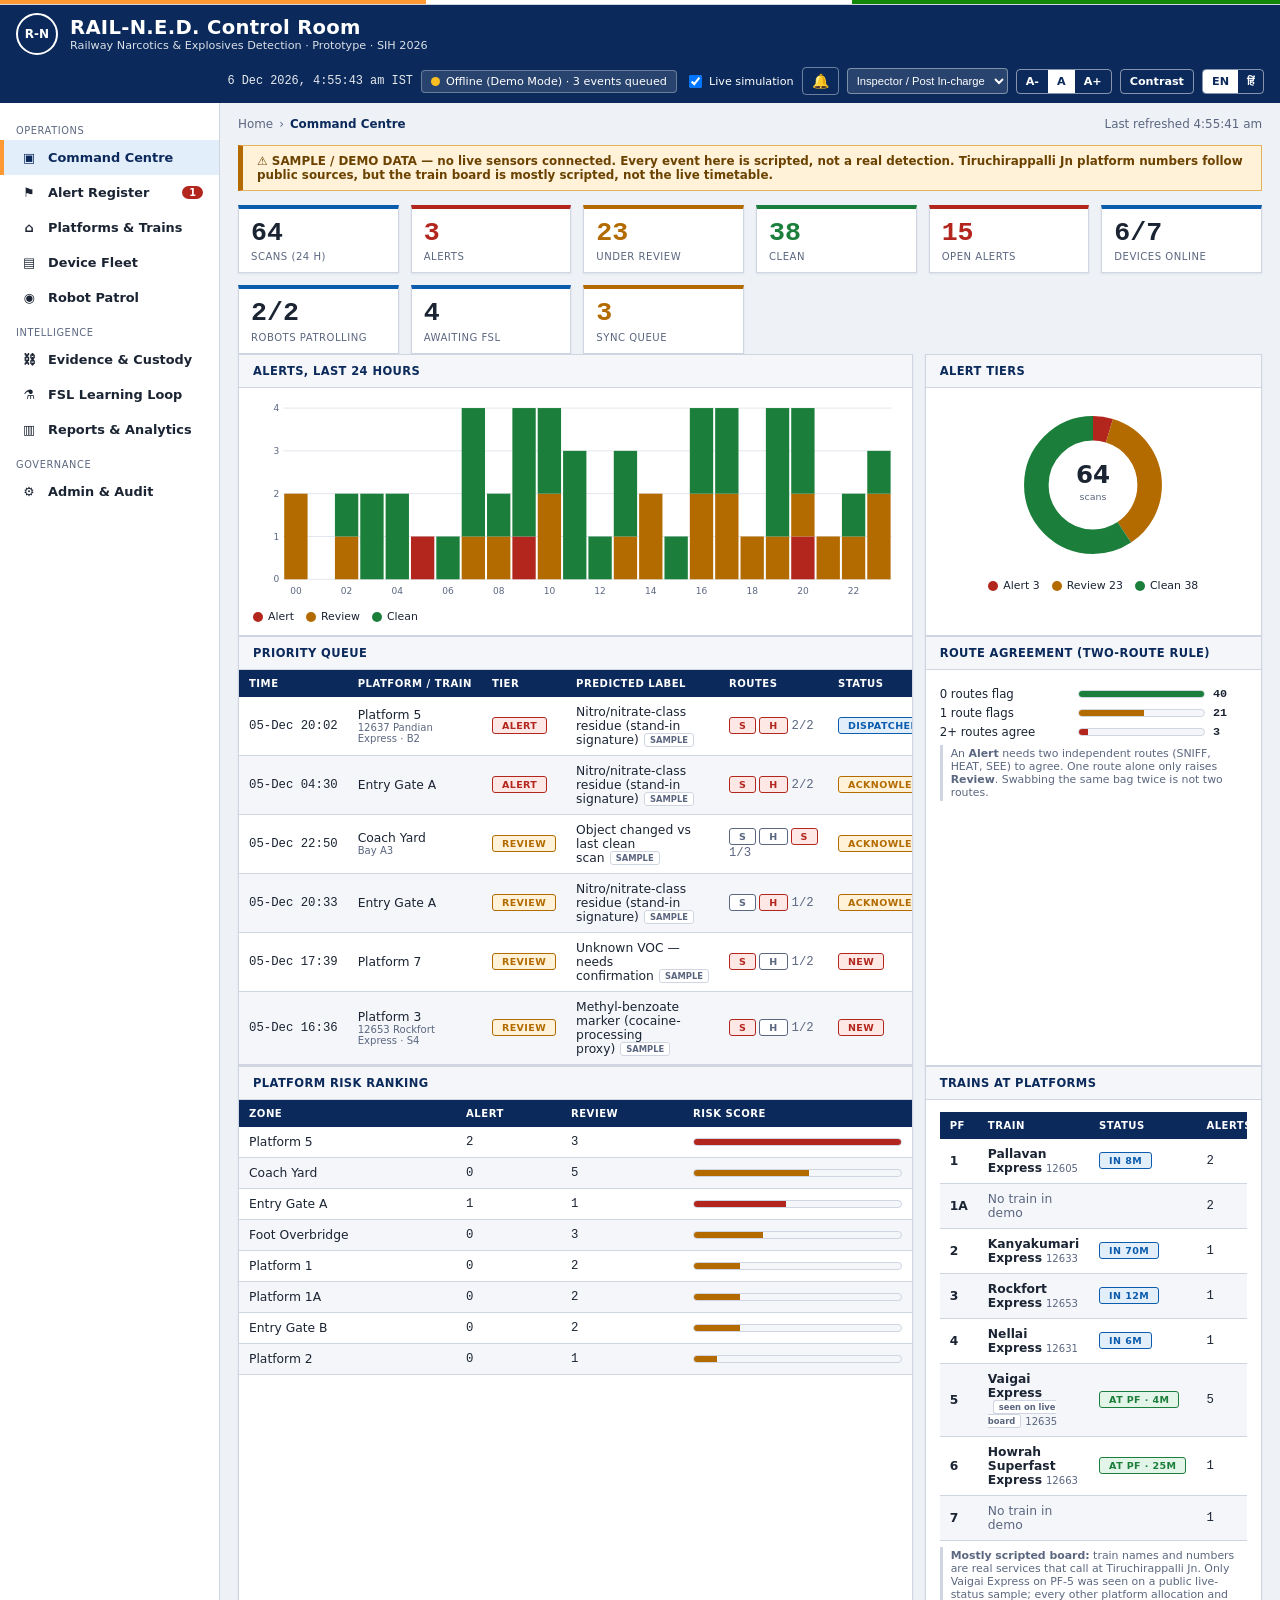
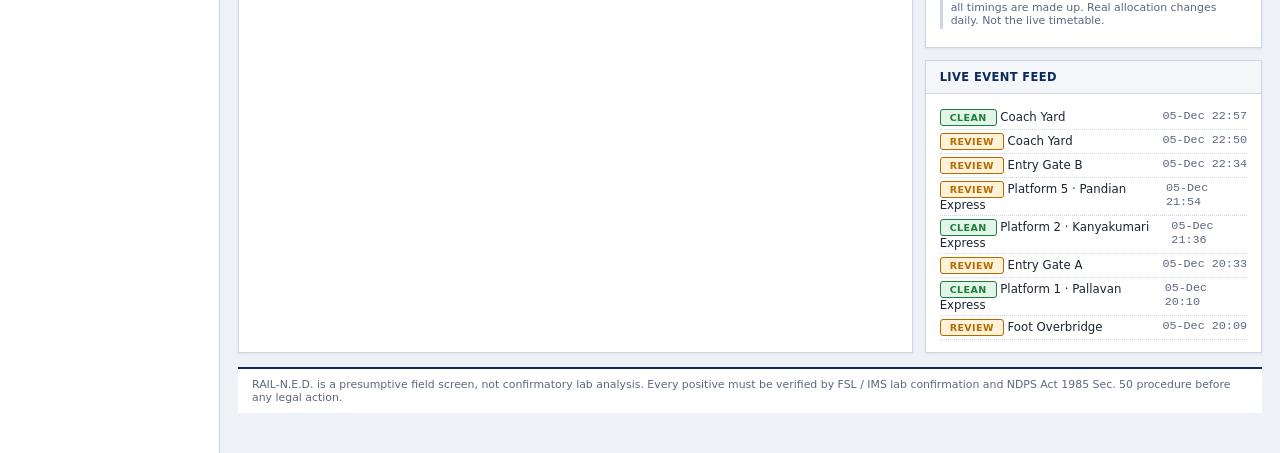
==== commit 1a314189: "Dashboard: Tiruchirappalli Jn platforms 1, 1A, 2-7 with island pairs, sourced where possible Platfor" ====
--- a/dashboard/index.html
+++ b/dashboard/index.html
@@ -172,8 +172,8 @@
   'Railway Narcotics & Explosives Detection · Prototype · SIH 2026': 'रेलवे नशीले पदार्थ एवं विस्फोटक पहचान · प्रोटोटाइप · SIH 2026',
   'Live simulation': 'लाइव सिमुलेशन', 'Contrast': 'कंट्रास्ट', 'Home': 'होम',
   'Online': 'ऑनलाइन', 'Offline (Demo Mode)': 'ऑफ़लाइन (डेमो मोड)', 'events queued': 'इवेंट कतार में',
-  'SAMPLE / DEMO DATA — no live sensors connected. Every event here is scripted, not a real detection. Tiruchirappalli Jn train and platform board is scripted, not the live timetable.':
-    'नमूना / डेमो डेटा — कोई लाइव सेंसर कनेक्ट नहीं है। यहाँ हर घटना तैयार है, वास्तविक पहचान नहीं। तिरुचिरापल्ली जं. की ट्रेन व प्लेटफ़ॉर्म सूची तैयार है, वास्तविक समय-सारणी नहीं।',
+  'SAMPLE / DEMO DATA — no live sensors connected. Every event here is scripted, not a real detection. Tiruchirappalli Jn platform numbers follow public sources, but the train board is mostly scripted, not the live timetable.':
+    'नमूना / डेमो डेटा — कोई लाइव सेंसर कनेक्ट नहीं है। यहाँ हर घटना तैयार है, वास्तविक पहचान नहीं। तिरुचिरापल्ली जं. के प्लेटफ़ॉर्म नंबर सार्वजनिक स्रोतों पर आधारित हैं, पर ट्रेन सूची अधिकतर तैयार है, वास्तविक समय-सारणी नहीं।',
   'RAIL-N.E.D. is a presumptive field screen, not confirmatory lab analysis. Every positive must be verified by FSL / IMS lab confirmation and NDPS Act 1985 Sec. 50 procedure before any legal action.':
     'RAIL-N.E.D. एक प्रारंभिक फ़ील्ड जांच है, पुष्टिकारक प्रयोगशाला विश्लेषण नहीं। किसी भी कानूनी कार्रवाई से पहले हर पॉज़िटिव का FSL / IMS प्रयोगशाला पुष्टि तथा एनडीपीएस अधिनियम 1985 धारा 50 प्रक्रिया से सत्यापन आवश्यक है।',
   // nav
@@ -200,7 +200,7 @@
   'Generate seizure memo': 'ज़ब्ती ज्ञापन बनाएं', 'Copy to clipboard': 'क्लिपबोर्ड पर कॉपी करें', 'Copied.': 'कॉपी हुआ।', 'Officer ID': 'अधिकारी आईडी', 'Notes': 'टिप्पणियाँ', 'Add note': 'टिप्पणी जोड़ें', 'Coordinates': 'निर्देशांक',
   'Workflow': 'कार्यप्रवाह', 'Your role cannot perform this action.': 'आपकी भूमिका यह कार्य नहीं कर सकती।',
   // zones
-  'Platform 1': 'प्लेटफ़ॉर्म 1', 'Platform 2': 'प्लेटफ़ॉर्म 2', 'Platform 3': 'प्लेटफ़ॉर्म 3', 'Platform 4': 'प्लेटफ़ॉर्म 4', 'Platform 5': 'प्लेटफ़ॉर्म 5', 'Platform 6': 'प्लेटफ़ॉर्म 6', 'Foot Overbridge': 'पैदल ऊपरी पुल', 'Parcel Office': 'पार्सल कार्यालय', 'Entry Gate A': 'प्रवेश द्वार A', 'Entry Gate B': 'प्रवेश द्वार B', 'Coach Yard': 'कोच यार्ड',
+  'Platform 1': 'प्लेटफ़ॉर्म 1', 'Platform 2': 'प्लेटफ़ॉर्म 2', 'Platform 1A': 'प्लेटफ़ॉर्म 1A', 'Platform 7': 'प्लेटफ़ॉर्म 7', 'Platform 3': 'प्लेटफ़ॉर्म 3', 'Platform 4': 'प्लेटफ़ॉर्म 4', 'Platform 5': 'प्लेटफ़ॉर्म 5', 'Platform 6': 'प्लेटफ़ॉर्म 6', 'Foot Overbridge': 'पैदल ऊपरी पुल', 'Parcel Office': 'पार्सल कार्यालय', 'Entry Gate A': 'प्रवेश द्वार A', 'Entry Gate B': 'प्रवेश द्वार B', 'Coach Yard': 'कोच यार्ड',
   // labels
   'Cannabis (terpene profile match)': 'गांजा (टरपीन प्रोफ़ाइल मिलान)', 'Unknown VOC — needs confirmation': 'अज्ञात VOC — पुष्टि आवश्यक',
   'Acetic-acid marker (heroin-processing proxy)': 'एसिटिक-एसिड मार्कर (हेरोइन-प्रसंस्करण संकेतक)', 'No marker detected': 'कोई मार्कर नहीं मिला',
@@ -222,7 +222,7 @@
 <script>
 'use strict';
 /* All EVENTS here are scripted demo data: scripted detections, simulated HEAT curves and signatures. Nothing is a real
-   detection. The station is Tiruchirappalli Jn but the train-to-platform board is scripted, not the live timetable. */
+   detection. The station is Tiruchirappalli Jn; platform numbers follow public sources but the train-to-platform board is mostly scripted. */
 
 function mulberry32(seed) {
   return function () { seed |= 0; seed = (seed + 0x6D2B79F5) | 0; let t = Math.imul(seed ^ (seed >>> 15), 1 | seed);
@@ -233,29 +233,36 @@
   { id: 'TPJ', name: 'Tiruchirappalli Jn', code: 'TPJ', division: 'Tiruchirappalli Division, Southern Railway', lat: 10.8155, lon: 78.6874 },
 ];
 
-// Schematic of the station (NOT a surveyed plan; platform count and layout are to be verified). viewBox 0 0 760 380.
+// Schematic of the station. Platform NUMBERS follow the public live-status board for TPJ (1, 1A, 2-7) and the island pairing
+// (2/3, 4/5, 6/7) follows the station lift/escalator plan. Positions of entrances, foot overbridge, parcel office and yard are
+// PLACEHOLDERS, not surveyed. Public sources also mention 9 platforms in total; the extra ones are not drawn. viewBox 0 0 760 380.
+const PLATFORMS = ['1', '1A', '2', '3', '4', '5', '6', '7'];
 const ZONES = {
-  'Platform 1': { x: 130, y: 58, w: 430, h: 26 }, 'Platform 2': { x: 130, y: 98, w: 430, h: 26 }, 'Platform 3': { x: 130, y: 138, w: 430, h: 26 },
-  'Platform 4': { x: 130, y: 178, w: 430, h: 26 }, 'Platform 5': { x: 130, y: 218, w: 430, h: 26 }, 'Platform 6': { x: 130, y: 258, w: 430, h: 26 },
-  'Foot Overbridge': { x: 585, y: 100, w: 130, h: 30 }, 'Parcel Office': { x: 20, y: 40, w: 90, h: 50 },
+  'Platform 1': { x: 130, y: 36, w: 430, h: 22 }, 'Platform 1A': { x: 130, y: 62, w: 200, h: 22 },
+  'Platform 2': { x: 130, y: 100, w: 430, h: 22 }, 'Platform 3': { x: 130, y: 124, w: 430, h: 22 },
+  'Platform 4': { x: 130, y: 164, w: 430, h: 22 }, 'Platform 5': { x: 130, y: 188, w: 430, h: 22 },
+  'Platform 6': { x: 130, y: 228, w: 430, h: 22 }, 'Platform 7': { x: 130, y: 252, w: 430, h: 22 },
+  'Foot Overbridge': { x: 614, y: 30, w: 24, h: 250 }, 'Parcel Office': { x: 20, y: 36, w: 90, h: 50 },
   'Entry Gate A': { x: 20, y: 120, w: 90, h: 40 }, 'Entry Gate B': { x: 20, y: 190, w: 90, h: 40 },
   'Coach Yard': { x: 140, y: 312, w: 410, h: 44 },
 };
-const NOGO_25KV = [{ x: 590, y: 200, w: 140, h: 150 }, { x: 20, y: 260, w: 90, h: 100 }];
+const ISLANDS = [['Island 2/3', 98, 148], ['Island 4/5', 162, 212], ['Island 6/7', 226, 276]];
+const NOGO_25KV = [{ x: 660, y: 120, w: 80, h: 230 }, { x: 20, y: 260, w: 90, h: 100 }];
 const PATROL_PATH = [[130, 300], [560, 300], [560, 362], [130, 362]];     // loop around the coach yard
 const DOCK = { x: 130, y: 300 };
 
-// Train board: SCRIPTED. Names/numbers are real services that call at Tiruchirappalli Jn, but which platform each one
-// uses and when is made up for the demo -- it is not the live timetable. arrMin = minutes from "now" to arrival.
+// Train board: mostly SCRIPTED. Names/numbers are real services that call at Tiruchirappalli Jn. src 'obs' = platform seen on a
+// public live-status sample (Vaigai on PF-5; real allocation changes daily); 'script' = made up. Timings are all made up.
+// arrMin = minutes from "now" to arrival. Not the live timetable.
 const TRAINS = [
-  { no: '12635/36', name: 'Vaigai Express', route: 'Chennai Egmore ⇄ Madurai', platform: 1, arrMin: -8, dwell: 12 },
-  { no: '12605/06', name: 'Pallavan Express', route: 'Chennai Egmore ⇄ Karaikudi', platform: 1, arrMin: 55, dwell: 10 },
-  { no: '12653/54', name: 'Rockfort Express', route: 'Chennai Egmore ⇄ Tiruchirappalli', platform: 2, arrMin: 12, dwell: 15 },
-  { no: '12637/38', name: 'Pandian Express', route: 'Chennai Egmore ⇄ Madurai', platform: 3, arrMin: -3, dwell: 10 },
-  { no: '22675/76', name: 'Cholan Express', route: 'Chennai Egmore ⇄ Tiruchirappalli', platform: 4, arrMin: 25, dwell: 20 },
-  { no: '12663/64', name: 'Howrah Superfast Express', route: 'Howrah ⇄ Tiruchirappalli', platform: 5, arrMin: -20, dwell: 45 },
-  { no: '12631/32', name: 'Nellai Express', route: 'Chennai Egmore ⇄ Tirunelveli', platform: 6, arrMin: 6, dwell: 10 },
-  { no: '12633/34', name: 'Kanyakumari Express', route: 'Chennai Egmore ⇄ Kanyakumari', platform: 6, arrMin: 70, dwell: 10 },
+  { no: '12605/06', name: 'Pallavan Express', route: 'Chennai Egmore ⇄ Karaikudi', platform: '1', arrMin: 8, dwell: 10, src: 'script' },
+  { no: '12633/34', name: 'Kanyakumari Express', route: 'Chennai Egmore ⇄ Kanyakumari', platform: '2', arrMin: 70, dwell: 10, src: 'script' },
+  { no: '12653/54', name: 'Rockfort Express', route: 'Chennai Egmore ⇄ Tiruchirappalli', platform: '3', arrMin: 12, dwell: 15, src: 'script' },
+  { no: '22675/76', name: 'Cholan Express', route: 'Chennai Egmore ⇄ Tiruchirappalli', platform: '3', arrMin: 40, dwell: 20, src: 'script' },
+  { no: '12631/32', name: 'Nellai Express', route: 'Chennai Egmore ⇄ Tirunelveli', platform: '4', arrMin: 6, dwell: 10, src: 'script' },
+  { no: '12635/36', name: 'Vaigai Express', route: 'Chennai Egmore ⇄ Madurai', platform: '5', arrMin: -8, dwell: 12, src: 'obs' },
+  { no: '12637/38', name: 'Pandian Express', route: 'Chennai Egmore ⇄ Madurai', platform: '5', arrMin: 40, dwell: 10, src: 'script' },
+  { no: '12663/64', name: 'Howrah Superfast Express', route: 'Howrah ⇄ Tiruchirappalli', platform: '6', arrMin: -20, dwell: 45, src: 'script' },
 ];
 function trainState(t, nowMs = Date.now()) {
   const arr = nowMs + t.arrMin * 60000, dep = arr + t.dwell * 60000;
@@ -263,8 +270,8 @@
   if (nowMs <= dep) return { k: 'at', arr, dep, text: 'On platform, departs in ' + Math.max(1, Math.round((dep - nowMs) / 60000)) + ' min' };
   return { k: 'left', arr, dep, text: 'Departed' };
 }
-const platformTrains = (n) => TRAINS.filter((t) => t.platform === n);
-const currentTrain = (n) => { const l = platformTrains(n), now = Date.now(); return l.find((t) => trainState(t, now).k === 'at') || l.find((t) => trainState(t, now).k === 'arriving') || l[0]; };
+const platformTrains = (n) => TRAINS.filter((t) => t.platform === String(n));
+const currentTrain = (n) => { const l = platformTrains(n), now = Date.now(); return l.find((t) => trainState(t, now).k === 'at') || l.find((t) => trainState(t, now).k === 'arriving') || l[0] || null; };
 
 const ROLES = {
   constable: { name: 'RPF Constable', can: ['ack', 'note', 'memo'] },
@@ -356,11 +363,11 @@
 function makeEvent(rng, time) {
   const station = STATIONS[0];
   const device = DEVICES[Math.floor(rng() * DEVICES.length)];
-  const platforms = ['Platform 1', 'Platform 2', 'Platform 3', 'Platform 4', 'Platform 5', 'Platform 6'];
+  const platforms = PLATFORMS.map((p) => 'Platform ' + p);
   const others = ['Foot Overbridge', 'Parcel Office', 'Entry Gate A', 'Entry Gate B', 'Coach Yard'];
   const zone = device.type === 'quadruped' && rng() < 0.7 ? 'Coach Yard'
     : rng() < 0.72 ? platforms[Math.floor(rng() * platforms.length)] : others[Math.floor(rng() * others.length)];
-  const pm = /^Platform (\d)$/.exec(zone), tl = pm ? platformTrains(+pm[1]) : [];
+  const pm = /^Platform (\w+)$/.exec(zone), tl = pm ? platformTrains(pm[1]) : [];
   const tr = tl.length ? tl[Math.floor(rng() * tl.length)] : null;
   const coach = tr ? ['S1', 'S4', 'S7', 'B2', 'A1', 'D3', 'GS-1', 'GS-2'][Math.floor(rng() * 8)] : (zone === 'Coach Yard' ? 'Bay A' + (1 + Math.floor(rng() * 5)) : null);
   const r = rng();
@@ -481,10 +488,12 @@
   NOGO_25KV.forEach((n) => { s += `<rect x="${n.x}" y="${n.y}" width="${n.w}" height="${n.h}" fill="url(#hatch)" stroke="var(--alert)" stroke-dasharray="4 3"/>`; });
   for (const [name, z] of Object.entries(ZONES)) {
     s += `<rect x="${z.x}" y="${z.y}" width="${z.w}" height="${z.h}" rx="3" fill="${name === highlight ? 'var(--accent-soft)' : 'var(--surface)'}" stroke="var(--navy)" stroke-width="1.2"/>`;
-    const pm = /^Platform (\d)$/.exec(name), tr = pm ? currentTrain(+pm[1]) : null;
-    if (tr) { s += `<text x="${z.x + 8}" y="${z.y + z.h / 2 + 4}" font-size="11" font-weight="700" fill="var(--navy)">${esc(RN.T(name).replace('Platform ', 'P'))}</text><text x="${z.x + z.w - 8}" y="${z.y + z.h / 2 + 4}" font-size="10" fill="var(--ink-dim)" text-anchor="end">${esc(tr.no.split('/')[0] + ' ' + tr.name)}</text>`; }
+    const pm = /^Platform (\w+)$/.exec(name), tr = pm ? currentTrain(pm[1]) : null;
+    if (pm) { s += `<text x="${z.x + 8}" y="${z.y + z.h / 2 + 4}" font-size="11" font-weight="700" fill="var(--navy)">${esc(RN.T(name).replace('Platform ', 'P'))}</text>${tr ? `<text x="${z.x + z.w - 8}" y="${z.y + z.h / 2 + 4}" font-size="10" fill="var(--ink-dim)" text-anchor="end">${esc(tr.no.split('/')[0] + ' ' + tr.name)}</text>` : ''}`; }
+    else if (z.h > z.w * 3) s += `<text transform="translate(${z.x + z.w / 2 + 4},${z.y + z.h / 2}) rotate(-90)" font-size="10" font-weight="600" fill="var(--navy)" text-anchor="middle">${esc(RN.T(name))}</text>`;
     else s += `<text x="${z.x + z.w / 2}" y="${z.y + z.h / 2 + 4}" font-size="11" font-weight="600" fill="var(--navy)" text-anchor="middle">${esc(RN.T(name))}</text>`;
   }
+  ISLANDS.forEach((i) => { s += `<text x="566" y="${(i[1] + i[2]) / 2 + 3}" font-size="8" fill="var(--ink-dim)">${esc(i[0])}</text>`; });
   return s;
 }
 const HATCH = `<defs><pattern id="hatch" width="8" height="8" patternUnits="userSpaceOnUse" patternTransform="rotate(45)"><rect width="8" height="8" fill="var(--alert-soft)"/><line x1="0" y1="0" x2="0" y2="8" stroke="var(--alert)" stroke-width="2" opacity=".5"/></pattern></defs>`;
@@ -494,7 +503,8 @@
   if (showPath) g += `<polygon points="${PATROL_PATH.map((p) => p.join(',')).join(' ')}" fill="none" stroke="var(--accent)" stroke-width="2" stroke-dasharray="6 4"/>`;
   const seen = {};
   events.forEach((e) => { const z = ZONES[e.zone]; if (!z) return; const k = (seen[e.zone] = (seen[e.zone] || 0) + 1) - 1;
-    g += `<circle cx="${z.x + 14 + (k % 8) * 16}" cy="${z.y - 8 - Math.floor(k / 8) * 14}" r="6" fill="${TIER_COLOR[e.tier]}" stroke="#fff" stroke-width="1.5"><title>${esc(RN.T(e.label))} (${esc(RN.T(e.zone))})</title></circle>`; });
+    const onPf = /^Platform/.test(e.zone), cx = onPf ? z.x + 50 + (k % 16) * 14 : z.x + 14 + (k % 8) * 16, cy = onPf ? z.y + z.h / 2 : z.y - 8 - Math.floor(k / 8) * 14;
+    g += `<circle cx="${cx}" cy="${cy}" r="${onPf ? 5 : 6}" fill="${TIER_COLOR[e.tier]}" stroke="#fff" stroke-width="1.5"><title>${esc(RN.T(e.label))} (${esc(RN.T(e.zone))})</title></circle>`; });
   robots.forEach((r) => { g += `<g transform="translate(${r.x},${r.y})"><rect x="-9" y="-6" width="18" height="12" rx="3" fill="${r.estop ? 'var(--alert)' : 'var(--navy)'}"/><circle cx="-5" cy="8" r="2" fill="var(--navy)"/><circle cx="5" cy="8" r="2" fill="var(--navy)"/><text y="-11" font-size="9" text-anchor="middle" font-weight="700" fill="var(--navy)">${esc(r.id)}</text></g>`; });
   g += `<g font-size="9" fill="var(--alert)"><text x="525" y="368">${esc(RN.T('No-go: 25 kV overhead zone'))}</text></g>`;
   return svg(760, 380, g, 'class="maphold"');
@@ -648,11 +658,13 @@
 /* ============================= 3. PLATFORMS & TRAINS ============================= */
 function trainBoard(compact = false) {
   const now = Date.now();
-  const rows = [1, 2, 3, 4, 5, 6].map((n) => {
-    const t = currentTrain(n), st = trainState(t, now), cnt = S.events.filter((e) => e.zone === 'Platform ' + n && e.tier !== 'clean').length;
-    return `<tr class="clickable" tabindex="0" data-zonefilter="Platform ${n}"><td><b>${n}</b></td><td><b>${esc(t.name)}</b>${compact ? ` <span class="muted" style="font-size:.72rem">${esc(t.no.split('/')[0])}</span>` : `<div class="muted" style="font-size:.72rem">${esc(t.no)} · ${esc(t.route)}</div>`}</td>${compact ? '' : `<td class="mono">${fmtShort(st.arr).slice(-5)} → ${fmtShort(st.dep).slice(-5)}</td>`}<td><span class="pill ${st.k === 'at' ? 'ok' : st.k === 'arriving' ? 'info' : 'neutral'}">${esc(compact ? st.text.replace('Arriving in ', 'In ').replace('On platform, departs in ', 'At PF · ').replace(' min', 'm') : st.text)}</span></td><td class="mono">${cnt}</td></tr>`;
+  const rows = PLATFORMS.map((n) => {
+    const t = currentTrain(n), cnt = S.events.filter((e) => e.zone === 'Platform ' + n && e.tier !== 'clean').length;
+    if (!t) return `<tr class="clickable" tabindex="0" data-zonefilter="Platform ${n}"><td><b>${n}</b></td><td class="muted">No train in demo</td>${compact ? '' : '<td></td>'}<td></td><td class="mono">${cnt}</td></tr>`;
+    const st = trainState(t, now);
+    return `<tr class="clickable" tabindex="0" data-zonefilter="Platform ${n}"><td><b>${n}</b></td><td><b>${esc(t.name)}</b>${t.src === 'obs' ? ' <span class="tag">seen on live board</span>' : ''}${compact ? ` <span class="muted" style="font-size:.72rem">${esc(t.no.split('/')[0])}</span>` : `<div class="muted" style="font-size:.72rem">${esc(t.no)} · ${esc(t.route)}</div>`}</td>${compact ? '' : `<td class="mono">${fmtShort(st.arr).slice(-5)} → ${fmtShort(st.dep).slice(-5)}</td>`}<td><span class="pill ${st.k === 'at' ? 'ok' : st.k === 'arriving' ? 'info' : 'neutral'}">${esc(compact ? st.text.replace('Arriving in ', 'In ').replace('On platform, departs in ', 'At PF · ').replace(' min', 'm') : st.text)}</span></td><td class="mono">${cnt}</td></tr>`;
   }).join('');
-  return `<div class="tscroll"><table class="tbl" style="min-width:0"><thead><tr><th>PF</th><th>Train</th>${compact ? '' : '<th>Arr → Dep</th>'}<th>Status</th><th>${T('Alerts')}</th></tr></thead><tbody>${rows}</tbody></table></div><p class="note"><b>Scripted board:</b> train names and numbers are real services that call here, but the platform allocation and timings are made up for the demo. Not the live timetable.</p>`;
+  return `<div class="tscroll"><table class="tbl" style="min-width:0"><thead><tr><th>PF</th><th>Train</th>${compact ? '' : '<th>Arr → Dep</th>'}<th>Status</th><th>${T('Alerts')}</th></tr></thead><tbody>${rows}</tbody></table></div><p class="note"><b>Mostly scripted board:</b> train names and numbers are real services that call at Tiruchirappalli Jn. Only Vaigai Express on PF-5 was seen on a public live-status sample; every other platform allocation and all timings are made up. Real allocation changes daily. Not the live timetable.</p>`;
 }
 function viewStations() {
   const list = S.events;
@@ -661,7 +673,7 @@
   return `<div class="grid g-main">
     ${panel('Platforms & Trains', `<div class="maphold">${stationMap({ events: list.slice(0, 40), robots: S.robots, showPath: true })}</div>
       <div class="legend"><span><i style="background:var(--clean)"></i>${T('Clean')}</span><span><i style="background:var(--review)"></i>${T('Review')}</span><span><i style="background:var(--alert)"></i>${T('Alert')}</span><span><i style="background:var(--navy)"></i>Robot</span></div>
-      <p class="note">Schematic of ${esc(STATIONS[0].name)}, not a surveyed plan. The platform count and layout are to be verified against the station's actual plan. Dots above a platform are its most recent events; the train named on a platform is from the scripted board.</p>`)}
+      <p class="note">Schematic of ${esc(STATIONS[0].name)}, not a surveyed plan. <b>Platform numbers</b> (1, 1A, 2-7) follow the public live-status board and the <b>island pairs</b> (2/3, 4/5, 6/7) follow the station's lift/escalator plan. Public sources also mention 9 platforms in total; the others are not drawn. Positions of the entrances, foot overbridge, parcel office and coach yard are <b>placeholders</b>. Dots above a platform are its recent events.</p>`)}
     <div>${panel(STATIONS[0].name + ' (' + STATIONS[0].code + ')', `<dl class="kv"><dt>Division</dt><dd>${esc(STATIONS[0].division)}</dd><dt>Events (24 h)</dt><dd class="mono">${list.length}</dd><dt>Open alerts</dt><dd class="mono">${list.filter(isOpen).length}</dd>
       <dt>Devices</dt><dd>${DEVICES.map((d) => d.id).join(', ')}</dd></dl>`)}
     </div></div>
@@ -801,7 +813,7 @@
 /* ---------- static text / nav ---------- */
 const STATIC = {
   appTitle: 'RAIL-N.E.D. Control Room', appSub: 'Railway Narcotics & Explosives Detection · Prototype · SIH 2026', liveSim: 'Live simulation', contrast: 'Contrast', crumbHome: 'Home',
-  sampleBanner: 'SAMPLE / DEMO DATA — no live sensors connected. Every event here is scripted, not a real detection. Tiruchirappalli Jn train and platform board is scripted, not the live timetable.',
+  sampleBanner: 'SAMPLE / DEMO DATA — no live sensors connected. Every event here is scripted, not a real detection. Tiruchirappalli Jn platform numbers follow public sources, but the train board is mostly scripted, not the live timetable.',
   footerNote: 'RAIL-N.E.D. is a presumptive field screen, not confirmatory lab analysis. Every positive must be verified by FSL / IMS lab confirmation and NDPS Act 1985 Sec. 50 procedure before any legal action.',
 };
 function applyStatic() {
